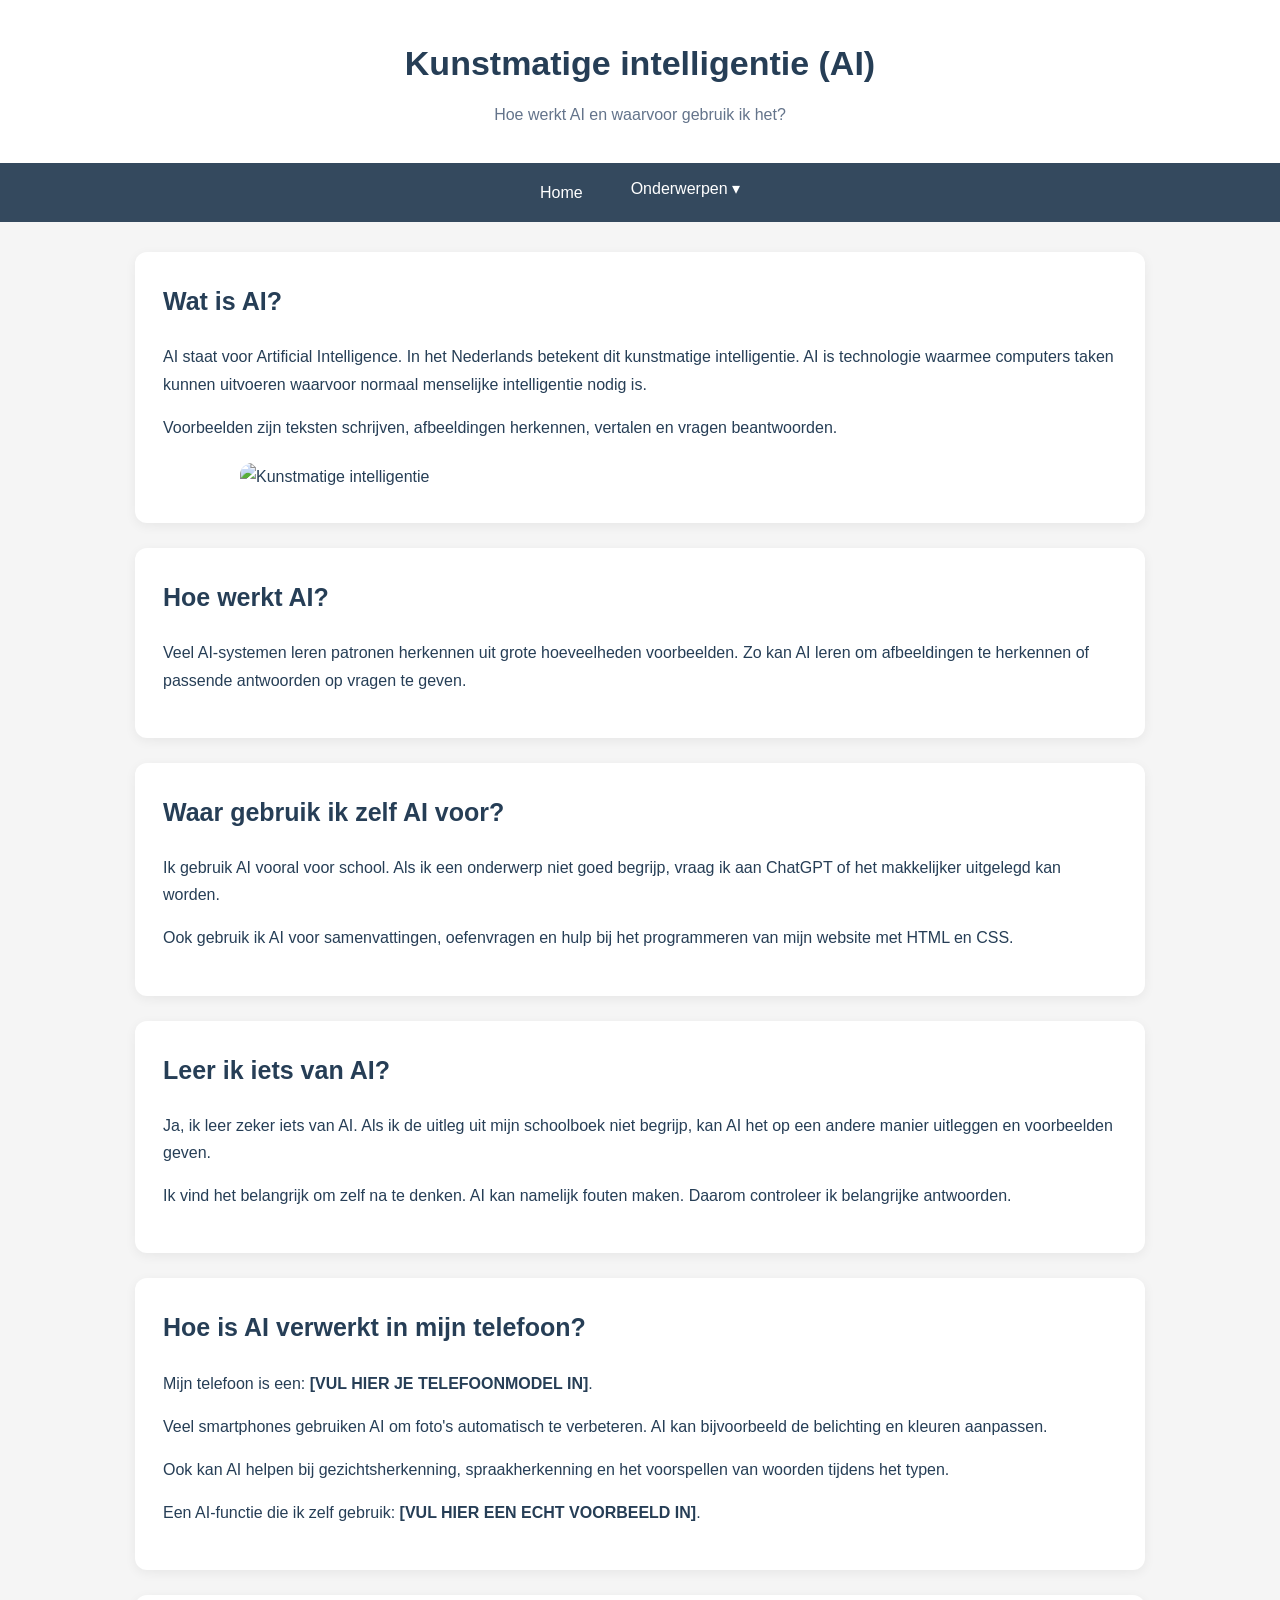
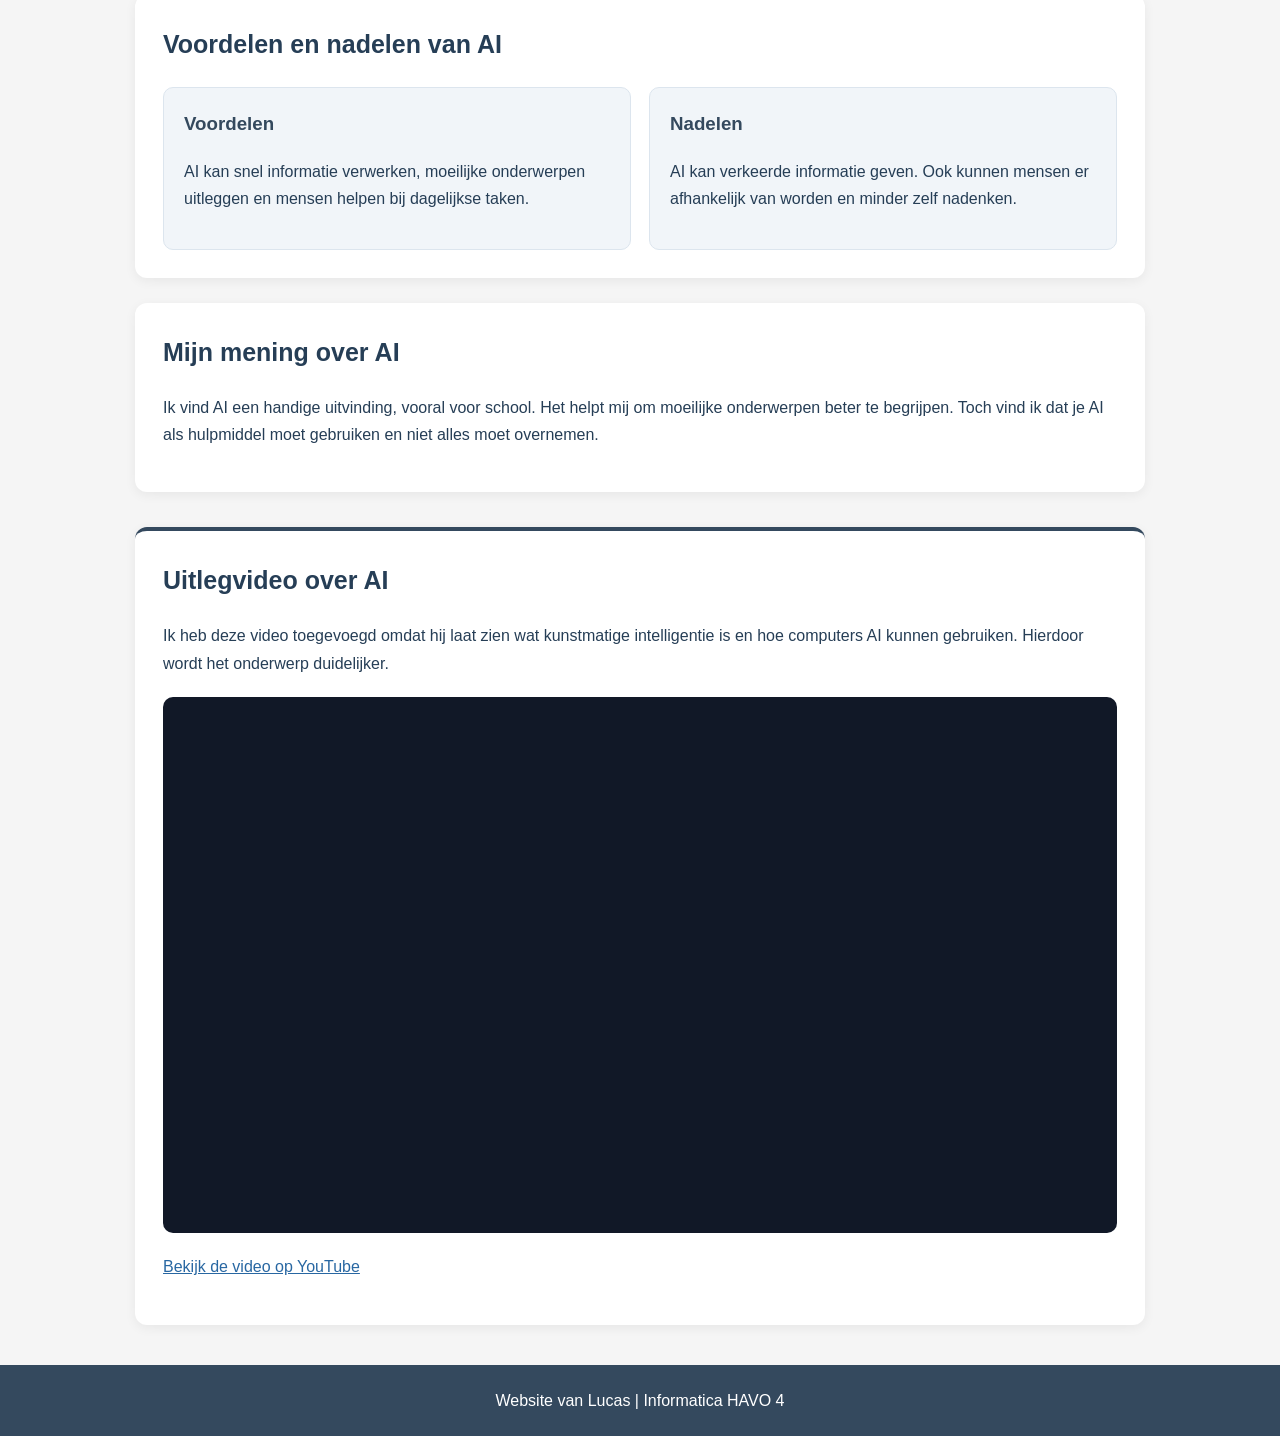
==== ai.html @ eab66c2d "a" ====
<!DOCTYPE html>
<html lang="nl">
<head>
  <meta charset="UTF-8">
  <meta name="viewport" content="width=device-width, initial-scale=1.0">
  <title>AI - Website van Lucas</title>
  <link rel="stylesheet" href="opmaak.css">
</head>
<body>

<header>
  <h1>Kunstmatige intelligentie (AI)</h1>
  <p>Hoe werkt AI en waarvoor gebruik ik het?</p>
</header>

<nav>
  <ul class="menu">
    <li><a href="index.html">Home</a></li>
    <li class="dropdown">
      <button class="dropknop" type="button">Onderwerpen ▾</button>
      <ul class="dropdown-inhoud">
        <li><a href="ivu.html">IVU</a></li>
        <li><a href="binairstelsel.html">Binair stelsel</a></li>
        <li><a href="kleurmodellen.html">Kleurmodellen</a></li>
        <li><a href="compressie.html">Compressie</a></li>
        <li><a href="ai.html">AI</a></li>
      </ul>
    </li>
  </ul>
</nav>

<main>
  <section>
    <h2>Wat is AI?</h2>
    <p>
      AI staat voor Artificial Intelligence.
      In het Nederlands betekent dit kunstmatige
      intelligentie. AI is technologie waarmee
      computers taken kunnen uitvoeren waarvoor
      normaal menselijke intelligentie nodig is.
    </p>
    <p>
      Voorbeelden zijn teksten schrijven,
      afbeeldingen herkennen, vertalen
      en vragen beantwoorden.
    </p>

    <img class="foto"
         src="https://images.unsplash.com/photo-1677442136019-21780ecad995?auto=format&fit=crop&w=1000&q=80"
         alt="Kunstmatige intelligentie">
  </section>

  <section>
    <h2>Hoe werkt AI?</h2>
    <p>
      Veel AI-systemen leren patronen herkennen
      uit grote hoeveelheden voorbeelden.
      Zo kan AI leren om afbeeldingen te herkennen
      of passende antwoorden op vragen te geven.
    </p>
  </section>

  <!-- Persoonlijke vraag van de docent -->
  <section>
    <h2>Waar gebruik ik zelf AI voor?</h2>
    <p>
      Ik gebruik AI vooral voor school.
      Als ik een onderwerp niet goed begrijp,
      vraag ik aan ChatGPT of het makkelijker
      uitgelegd kan worden.
    </p>
    <p>
      Ook gebruik ik AI voor samenvattingen,
      oefenvragen en hulp bij het programmeren
      van mijn website met HTML en CSS.
    </p>
  </section>

  <!-- Tweede persoonlijke vraag -->
  <section>
    <h2>Leer ik iets van AI?</h2>
    <p>
      Ja, ik leer zeker iets van AI.
      Als ik de uitleg uit mijn schoolboek
      niet begrijp, kan AI het op een andere
      manier uitleggen en voorbeelden geven.
    </p>
    <p>
      Ik vind het belangrijk om zelf na te denken.
      AI kan namelijk fouten maken.
      Daarom controleer ik belangrijke antwoorden.
    </p>
  </section>

  <!-- Vul hier jouw echte telefoonmodel in -->
  <section>
    <h2>Hoe is AI verwerkt in mijn telefoon?</h2>
    <p>
      Mijn telefoon is een:
      <strong>[VUL HIER JE TELEFOONMODEL IN]</strong>.
    </p>
    <p>
      Veel smartphones gebruiken AI om foto's
      automatisch te verbeteren.
      AI kan bijvoorbeeld de belichting
      en kleuren aanpassen.
    </p>
    <p>
      Ook kan AI helpen bij gezichtsherkenning,
      spraakherkenning en het voorspellen
      van woorden tijdens het typen.
    </p>
    <p>
      Een AI-functie die ik zelf gebruik:
      <strong>[VUL HIER EEN ECHT VOORBEELD IN]</strong>.
    </p>
  </section>

  <section>
    <h2>Voordelen en nadelen van AI</h2>

    <div class="kaarten">
      <div class="kaart">
        <h3>Voordelen</h3>
        <p>
          AI kan snel informatie verwerken,
          moeilijke onderwerpen uitleggen
          en mensen helpen bij dagelijkse taken.
        </p>
      </div>

      <div class="kaart">
        <h3>Nadelen</h3>
        <p>
          AI kan verkeerde informatie geven.
          Ook kunnen mensen er afhankelijk
          van worden en minder zelf nadenken.
        </p>
      </div>
    </div>
  </section>

  <section>
    <h2>Mijn mening over AI</h2>
    <p>
      Ik vind AI een handige uitvinding,
      vooral voor school. Het helpt mij om
      moeilijke onderwerpen beter te begrijpen.
      Toch vind ik dat je AI als hulpmiddel
      moet gebruiken en niet alles moet overnemen.
    </p>
  </section>

  <!-- Video helemaal onderaan -->
  <section class="uitlegvideo">
    <h2>Uitlegvideo over AI</h2>
    <p>
      Ik heb deze video toegevoegd omdat hij
      laat zien wat kunstmatige intelligentie
      is en hoe computers AI kunnen gebruiken.
      Hierdoor wordt het onderwerp duidelijker.
    </p>

    <div class="video-omlijsting">
      <iframe
        src="https://www.youtube-nocookie.com/embed/m8o2GrbR3d8"
        title="Wat is AI?"
        allowfullscreen>
      </iframe>
    </div>

    <p>
      <a href="https://www.youtube.com/watch?v=m8o2GrbR3d8"
         target="_blank">Bekijk de video op YouTube</a>
    </p>
  </section>
</main>

<footer>Website van Lucas | Informatica HAVO 4</footer>

<script>
  // Dropdownmenu
  const dropdown = document.querySelector(".dropdown");
  document.querySelector(".dropknop").onclick = function () {
    dropdown.classList.toggle("open");
  };
</script>

</body>
</html>
---- opmaak.css ----
/* ===================================
   WEBSITE VAN LUCAS - INFORMATICA
   Algemene opmaak van alle pagina's
   =================================== */

/* De hele website */
* {
  box-sizing: border-box;
}

body {
  font-family: Arial, sans-serif;
  background-color: #f5f5f5;
  color: #263e56;
  margin: 0;
  line-height: 1.7;
}

/* Bovenkant met titel */
header {
  background-color: #ffffff;
  text-align: center;
  padding: 35px 20px;
}

header h1 {
  color: #263e56;
  font-size: 34px;
  margin: 0 0 8px;
}

header p {
  margin: 0;
  color: #64748b;
}

/* ===================================
   NAVIGATIEMENU
   =================================== */

nav {
  background-color: #34495e;
  position: relative;
  z-index: 10;
}

.menu {
  display: flex;
  justify-content: center;
  list-style: none;
  margin: 0;
  padding: 0;
}

.menu > li {
  position: relative;
}

.menu a,
.dropknop {
  display: block;
  padding: 16px 24px;
  color: white;
  text-decoration: none;
  font-family: Arial, sans-serif;
  font-size: 16px;
  background: transparent;
  border: none;
  cursor: pointer;
}

.menu > li > a:hover,
.dropknop:hover {
  background-color: #263e56;
}

/* Het dropdownmenu heeft een witte achtergrond */
.dropdown-inhoud {
  display: none;
  position: absolute;
  top: 100%;
  left: 0;
  min-width: 190px;
  background-color: white;
  list-style: none;
  padding: 8px 0;
  margin: 0;
  border-radius: 0 0 10px 10px;
  box-shadow: 0 6px 18px rgba(0, 0, 0, 0.15);
}

/* Donkere tekst in het witte dropdownmenu */
.dropdown-inhoud a {
  color: #263e56;
  padding: 12px 18px;
}

.dropdown-inhoud a:hover {
  background-color: #eef2f6;
}

/* Openen door eroverheen te gaan */
.dropdown:hover .dropdown-inhoud,
.dropdown:focus-within .dropdown-inhoud,
.dropdown.open .dropdown-inhoud {
  display: block;
}

/* ===================================
   INHOUD VAN DE PAGINA
   =================================== */

main {
  max-width: 1050px;
  margin: 30px auto;
  padding: 0 20px;
}

section {
  background-color: white;
  padding: 28px;
  margin-bottom: 25px;
  border-radius: 12px;
  box-shadow: 0 3px 12px rgba(0, 0, 0, 0.06);
}

h2 {
  color: #263e56;
  font-size: 25px;
  margin-top: 0;
}

h3 {
  color: #34495e;
}

p {
  margin-bottom: 16px;
}

a {
  color: #2867a2;
}

a:hover {
  text-decoration: underline;
}

/* ===================================
   FOTO'S
   =================================== */

.foto {
  display: block;
  width: 100%;
  max-width: 800px;
  max-height: 380px;
  object-fit: cover;
  margin: 22px auto 5px;
  border-radius: 12px;
}

/* ===================================
   KAARTEN EN KNOPPEN
   =================================== */

.kaarten {
  display: grid;
  grid-template-columns: repeat(auto-fit, minmax(220px, 1fr));
  gap: 18px;
  margin-top: 20px;
}

.kaart {
  display: block;
  background-color: #f1f5f9;
  border: 1px solid #dce5ee;
  border-radius: 10px;
  padding: 20px;
  color: #263e56;
  text-decoration: none;
}

a.kaart:hover {
  background-color: #e4edf6;
  transform: translateY(-2px);
  text-decoration: none;
}

.kaart h3 {
  margin-top: 0;
}

button,
.knop {
  display: inline-block;
  background-color: #34495e;
  color: white;
  border: none;
  border-radius: 7px;
  padding: 12px 20px;
  font-size: 15px;
  cursor: pointer;
  text-decoration: none;
}

button:hover,
.knop:hover {
  background-color: #263e56;
}

/* De menuknop behoudt zijn eigen vorm */
.dropknop {
  border-radius: 0;
}

/* ===================================
   TABELLEN
   =================================== */

table {
  width: 100%;
  border-collapse: collapse;
  margin: 20px 0;
  background-color: white;
}

th,
td {
  border: 1px solid #dce5ee;
  padding: 12px;
  text-align: left;
}

th {
  background-color: #34495e;
  color: white;
}

tr:nth-child(even) {
  background-color: #f1f5f9;
}

/* ===================================
   INVULVELDEN EN OEFENINGEN
   =================================== */

input[type="number"] {
  padding: 10px;
  border: 1px solid #bdcbd8;
  border-radius: 6px;
  font-size: 16px;
  max-width: 150px;
  margin: 8px;
}

label {
  display: inline-block;
  margin: 8px 0;
}

/* ===================================
   RGB-KLEURENMENGER
   =================================== */

.rgb-demo {
  display: flex;
  flex-direction: column;
  gap: 10px;
  max-width: 500px;
}

.rgb-demo input[type="range"] {
  width: 100%;
  cursor: pointer;
}

.voorbeeldkleur {
  width: 100%;
  height: 150px;
  background-color: rgb(255, 255, 0);
  border: 1px solid #dce5ee;
  border-radius: 10px;
  margin: 20px 0;
}

/* ===================================
   BINARY BONANZA SPEL
   =================================== */

.spel {
  display: block;
  width: 100%;
  height: 500px;
  border: 1px solid #dce5ee;
  border-radius: 10px;
  margin: 20px 0;
}

/* ===================================
   YOUTUBE-VIDEO'S
   =================================== */

.uitlegvideo {
  margin-top: 35px;
  border-top: 4px solid #34495e;
}

.video-omlijsting {
  position: relative;
  width: 100%;
  aspect-ratio: 16 / 9;
  overflow: hidden;
  border-radius: 10px;
  background-color: #111827;
  margin: 20px 0;
}

.video-omlijsting iframe {
  width: 100%;
  height: 100%;
  border: 0;
}

.video-afbeelding {
  display: block;
  width: 100%;
  max-width: 600px;
  border-radius: 10px;
  margin: 20px 0;
  cursor: pointer;
}

/* ===================================
   ONDERKANT VAN DE WEBSITE
   =================================== */

footer {
  background-color: #34495e;
  color: white;
  text-align: center;
  padding: 22px;
  margin-top: 40px;
}

/* ===================================
   WEERGAVE OP MOBIELE TELEFOONS
   =================================== */

@media (max-width: 650px) {
  header h1 {
    font-size: 26px;
  }

  main {
    padding: 0 12px;
  }

  section {
    padding: 20px;
  }

  .menu a,
  .dropknop {
    padding: 14px 16px;
  }

  .dropdown-inhoud {
    left: auto;
    right: 0;
  }

  .kaarten {
    grid-template-columns: 1fr;
  }

  .spel {
    height: 400px;
  }
}
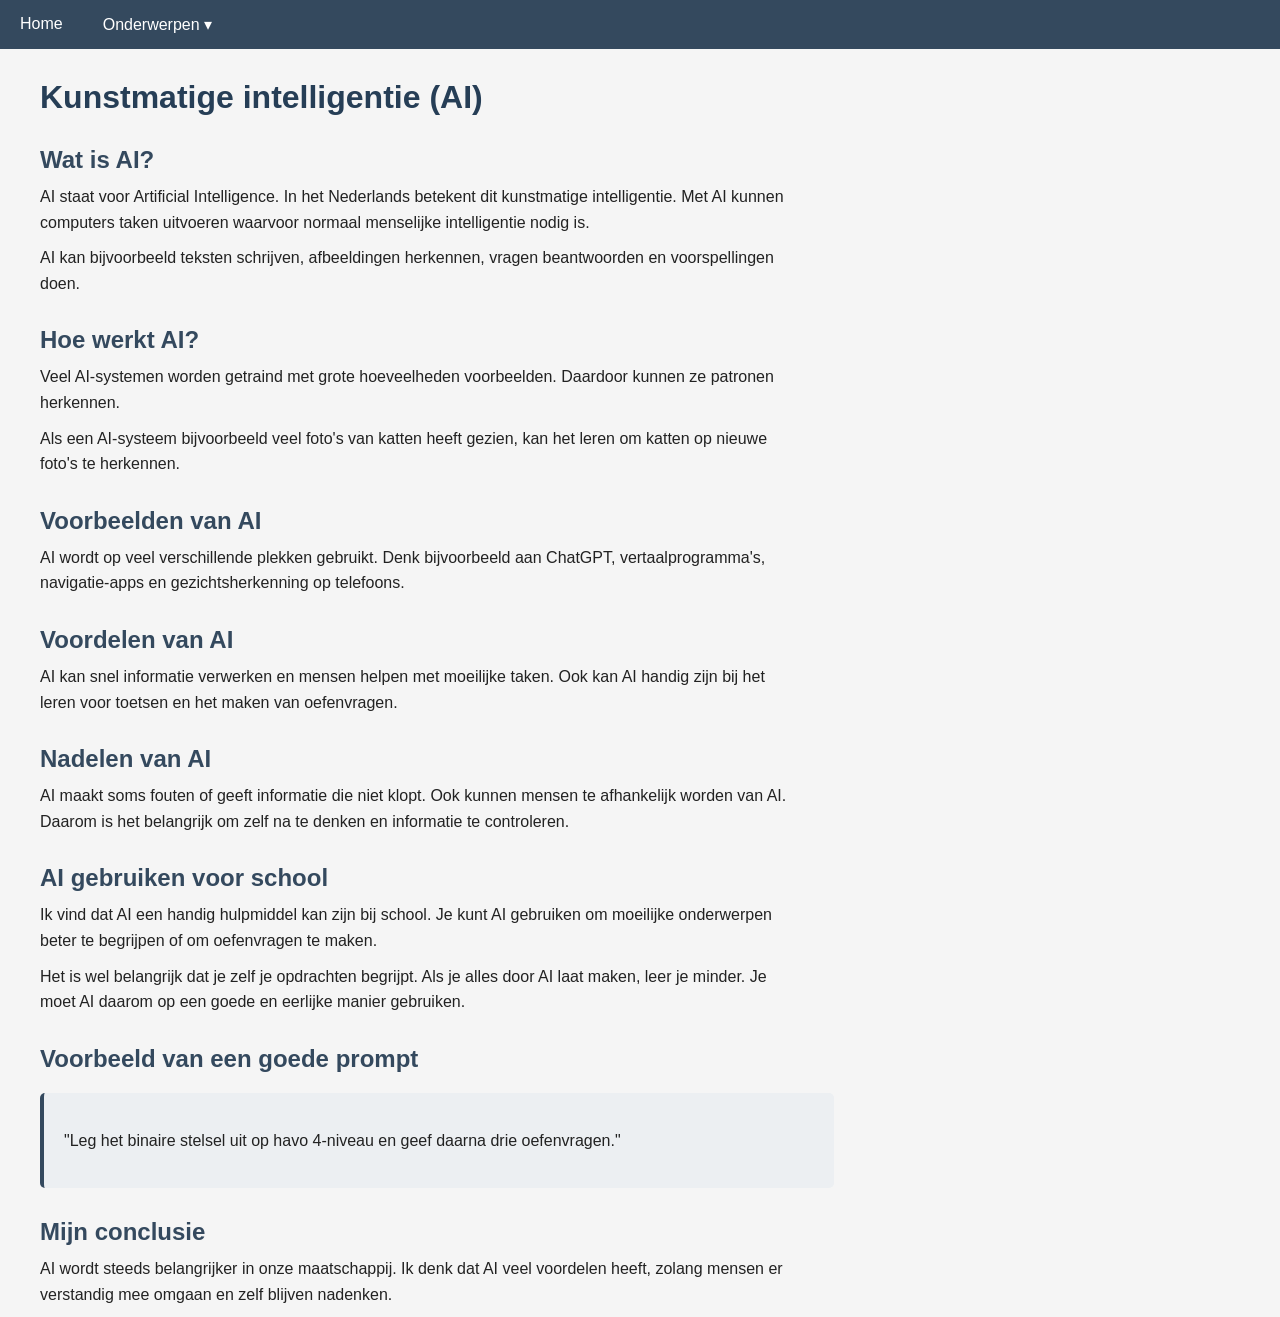
==== commit 961a7774: "s" ====
--- a/ai.html
+++ b/ai.html
@@ -2,190 +2,119 @@
 <!DOCTYPE html>
 <html lang="nl">
 <head>
-  <meta charset="UTF-8">
-  <meta name="viewport" content="width=device-width, initial-scale=1.0">
-  <title>AI - Website van Lucas</title>
-  <link rel="stylesheet" href="opmaak.css">
+    <meta charset="UTF-8">
+    <meta name="viewport" content="width=device-width, initial-scale=1.0">
+    <title>AI - Website van Lucas</title>
+    <link rel="stylesheet" href="opmaak.css">
 </head>
 <body>
 
-<header>
-  <h1>Kunstmatige intelligentie (AI)</h1>
-  <p>Hoe werkt AI en waarvoor gebruik ik het?</p>
-</header>
+    <!-- Dropdownmenu -->
+    <ul class="menu">
+        <li><a href="index.html">Home</a></li>
 
-<nav>
-  <ul class="menu">
-    <li><a href="index.html">Home</a></li>
-    <li class="dropdown">
-      <button class="dropknop" type="button">Onderwerpen ▾</button>
-      <ul class="dropdown-inhoud">
-        <li><a href="ivu.html">IVU</a></li>
-        <li><a href="binairstelsel.html">Binair stelsel</a></li>
-        <li><a href="kleurmodellen.html">Kleurmodellen</a></li>
-        <li><a href="compressie.html">Compressie</a></li>
-        <li><a href="ai.html">AI</a></li>
-      </ul>
-    </li>
-  </ul>
-</nav>
+        <li class="dropdown">
+            <details>
+                <summary>Onderwerpen &#9662;</summary>
+                <ul class="dropdown-inhoud">
+                    <li><a href="ivu.html">IVU</a></li>
+                    <li><a href="binairstelsel.html">Binair stelsel</a></li>
+                    <li><a href="kleurmodellen.html">Kleurmodellen</a></li>
+                    <li><a href="compressie.html">Compressie</a></li>
+                    <li><a href="ai.html" class="actief">AI</a></li>
+                </ul>
+            </details>
+        </li>
+    </ul>
 
-<main>
-  <section>
+    <h1>Kunstmatige intelligentie (AI)</h1>
+
     <h2>Wat is AI?</h2>
+
     <p>
-      AI staat voor Artificial Intelligence.
-      In het Nederlands betekent dit kunstmatige
-      intelligentie. AI is technologie waarmee
-      computers taken kunnen uitvoeren waarvoor
-      normaal menselijke intelligentie nodig is.
-    </p>
-    <p>
-      Voorbeelden zijn teksten schrijven,
-      afbeeldingen herkennen, vertalen
-      en vragen beantwoorden.
+        AI staat voor Artificial Intelligence.
+        In het Nederlands betekent dit kunstmatige intelligentie.
+        Met AI kunnen computers taken uitvoeren
+        waarvoor normaal menselijke intelligentie nodig is.
     </p>
 
-    <img class="foto"
-         src="https://images.unsplash.com/photo-1677442136019-21780ecad995?auto=format&fit=crop&w=1000&q=80"
-         alt="Kunstmatige intelligentie">
-  </section>
-
-  <section>
-    <h2>Hoe werkt AI?</h2>
     <p>
-      Veel AI-systemen leren patronen herkennen
-      uit grote hoeveelheden voorbeelden.
-      Zo kan AI leren om afbeeldingen te herkennen
-      of passende antwoorden op vragen te geven.
-    </p>
-  </section>
-
-  <!-- Persoonlijke vraag van de docent -->
-  <section>
-    <h2>Waar gebruik ik zelf AI voor?</h2>
-    <p>
-      Ik gebruik AI vooral voor school.
-      Als ik een onderwerp niet goed begrijp,
-      vraag ik aan ChatGPT of het makkelijker
-      uitgelegd kan worden.
-    </p>
-    <p>
-      Ook gebruik ik AI voor samenvattingen,
-      oefenvragen en hulp bij het programmeren
-      van mijn website met HTML en CSS.
-    </p>
-  </section>
-
-  <!-- Tweede persoonlijke vraag -->
-  <section>
-    <h2>Leer ik iets van AI?</h2>
-    <p>
-      Ja, ik leer zeker iets van AI.
-      Als ik de uitleg uit mijn schoolboek
-      niet begrijp, kan AI het op een andere
-      manier uitleggen en voorbeelden geven.
-    </p>
-    <p>
-      Ik vind het belangrijk om zelf na te denken.
-      AI kan namelijk fouten maken.
-      Daarom controleer ik belangrijke antwoorden.
-    </p>
-  </section>
-
-  <!-- Vul hier jouw echte telefoonmodel in -->
-  <section>
-    <h2>Hoe is AI verwerkt in mijn telefoon?</h2>
-    <p>
-      Mijn telefoon is een:
-      <strong>[VUL HIER JE TELEFOONMODEL IN]</strong>.
-    </p>
-    <p>
-      Veel smartphones gebruiken AI om foto's
-      automatisch te verbeteren.
-      AI kan bijvoorbeeld de belichting
-      en kleuren aanpassen.
-    </p>
-    <p>
-      Ook kan AI helpen bij gezichtsherkenning,
-      spraakherkenning en het voorspellen
-      van woorden tijdens het typen.
-    </p>
-    <p>
-      Een AI-functie die ik zelf gebruik:
-      <strong>[VUL HIER EEN ECHT VOORBEELD IN]</strong>.
-    </p>
-  </section>
-
-  <section>
-    <h2>Voordelen en nadelen van AI</h2>
-
-    <div class="kaarten">
-      <div class="kaart">
-        <h3>Voordelen</h3>
-        <p>
-          AI kan snel informatie verwerken,
-          moeilijke onderwerpen uitleggen
-          en mensen helpen bij dagelijkse taken.
-        </p>
-      </div>
-
-      <div class="kaart">
-        <h3>Nadelen</h3>
-        <p>
-          AI kan verkeerde informatie geven.
-          Ook kunnen mensen er afhankelijk
-          van worden en minder zelf nadenken.
-        </p>
-      </div>
-    </div>
-  </section>
-
-  <section>
-    <h2>Mijn mening over AI</h2>
-    <p>
-      Ik vind AI een handige uitvinding,
-      vooral voor school. Het helpt mij om
-      moeilijke onderwerpen beter te begrijpen.
-      Toch vind ik dat je AI als hulpmiddel
-      moet gebruiken en niet alles moet overnemen.
-    </p>
-  </section>
-
-  <!-- Video helemaal onderaan -->
-  <section class="uitlegvideo">
-    <h2>Uitlegvideo over AI</h2>
-    <p>
-      Ik heb deze video toegevoegd omdat hij
-      laat zien wat kunstmatige intelligentie
-      is en hoe computers AI kunnen gebruiken.
-      Hierdoor wordt het onderwerp duidelijker.
+        AI kan bijvoorbeeld teksten schrijven,
+        afbeeldingen herkennen, vragen beantwoorden
+        en voorspellingen doen.
     </p>
 
-    <div class="video-omlijsting">
-      <iframe
-        src="https://www.youtube-nocookie.com/embed/m8o2GrbR3d8"
-        title="Wat is AI?"
-        allowfullscreen>
-      </iframe>
+    <h2>Hoe werkt AI?</h2>
+
+    <p>
+        Veel AI-systemen worden getraind met grote
+        hoeveelheden voorbeelden.
+        Daardoor kunnen ze patronen herkennen.
+    </p>
+
+    <p>
+        Als een AI-systeem bijvoorbeeld veel foto's van katten
+        heeft gezien, kan het leren om katten op nieuwe
+        foto's te herkennen.
+    </p>
+
+    <h2>Voorbeelden van AI</h2>
+
+    <p>
+        AI wordt op veel verschillende plekken gebruikt.
+        Denk bijvoorbeeld aan ChatGPT, vertaalprogramma's,
+        navigatie-apps en gezichtsherkenning op telefoons.
+    </p>
+
+    <h2>Voordelen van AI</h2>
+
+    <p>
+        AI kan snel informatie verwerken en mensen helpen
+        met moeilijke taken.
+        Ook kan AI handig zijn bij het leren voor toetsen
+        en het maken van oefenvragen.
+    </p>
+
+    <h2>Nadelen van AI</h2>
+
+    <p>
+        AI maakt soms fouten of geeft informatie die niet klopt.
+        Ook kunnen mensen te afhankelijk worden van AI.
+        Daarom is het belangrijk om zelf na te denken
+        en informatie te controleren.
+    </p>
+
+    <h2>AI gebruiken voor school</h2>
+
+    <p>
+        Ik vind dat AI een handig hulpmiddel kan zijn bij school.
+        Je kunt AI gebruiken om moeilijke onderwerpen
+        beter te begrijpen of om oefenvragen te maken.
+    </p>
+
+    <p>
+        Het is wel belangrijk dat je zelf je opdrachten begrijpt.
+        Als je alles door AI laat maken, leer je minder.
+        Je moet AI daarom op een goede en eerlijke manier gebruiken.
+    </p>
+
+    <h2>Voorbeeld van een goede prompt</h2>
+
+    <div class="oefening">
+        <p>
+            "Leg het binaire stelsel uit op havo 4-niveau
+            en geef daarna drie oefenvragen."
+        </p>
     </div>
 
+    <h2>Mijn conclusie</h2>
+
     <p>
-      <a href="https://www.youtube.com/watch?v=m8o2GrbR3d8"
-         target="_blank">Bekijk de video op YouTube</a>
+        AI wordt steeds belangrijker in onze maatschappij.
+        Ik denk dat AI veel voordelen heeft,
+        zolang mensen er verstandig mee omgaan
+        en zelf blijven nadenken.
     </p>
-  </section>
-</main>
-
-<footer>Website van Lucas | Informatica HAVO 4</footer>
-
-<script>
-  // Dropdownmenu
-  const dropdown = document.querySelector(".dropdown");
-  document.querySelector(".dropknop").onclick = function () {
-    dropdown.classList.toggle("open");
-  };
-</script>
 
 </body>
 </html>
--- a/opmaak.css
+++ b/opmaak.css
@@ -1,381 +1,307 @@
 
-/* ===================================
-   WEBSITE VAN LUCAS - INFORMATICA
-   Algemene opmaak van alle pagina's
-   =================================== */
-
-/* De hele website */
-* {
-  box-sizing: border-box;
-}
+/* Algemene opmaak */
 
 body {
-  font-family: Arial, sans-serif;
-  background-color: #f5f5f5;
-  color: #263e56;
-  margin: 0;
-  line-height: 1.7;
-}
-
-/* Bovenkant met titel */
-header {
-  background-color: #ffffff;
-  text-align: center;
-  padding: 35px 20px;
-}
-
-header h1 {
-  color: #263e56;
-  font-size: 34px;
-  margin: 0 0 8px;
-}
-
-header p {
-  margin: 0;
-  color: #64748b;
-}
-
-/* ===================================
-   NAVIGATIEMENU
-   =================================== */
-
-nav {
-  background-color: #34495e;
-  position: relative;
-  z-index: 10;
-}
+    font-family: Arial, sans-serif;
+    background-color: #f5f5f5;
+    color: #222222;
+    margin: 0;
+}
+
+/* Hoofdmenu */
 
 .menu {
-  display: flex;
-  justify-content: center;
-  list-style: none;
-  margin: 0;
-  padding: 0;
+    list-style-type: none;
+    margin: 0;
+    padding: 0;
+    background-color: #34495e;
+    display: flex;
+    flex-wrap: wrap;
 }
 
 .menu > li {
-  position: relative;
-}
-
-.menu a,
-.dropknop {
-  display: block;
-  padding: 16px 24px;
-  color: white;
-  text-decoration: none;
-  font-family: Arial, sans-serif;
-  font-size: 16px;
-  background: transparent;
-  border: none;
-  cursor: pointer;
+    position: relative;
+}
+
+/* Home-knop */
+
+.menu > li > a {
+    display: block;
+    color: white;
+    background-color: #34495e;
+    text-decoration: none;
+    padding: 15px 20px;
 }
 
 .menu > li > a:hover,
-.dropknop:hover {
-  background-color: #263e56;
-}
-
-/* Het dropdownmenu heeft een witte achtergrond */
+.menu > li > a.actief {
+    background-color: #56718c;
+}
+
+/* Dropdownknop */
+
+.dropdown details {
+    position: relative;
+}
+
+.dropdown summary {
+    display: block;
+    list-style: none;
+    color: white;
+    background-color: #34495e;
+    padding: 15px 20px;
+    cursor: pointer;
+    user-select: none;
+}
+
+.dropdown summary::-webkit-details-marker {
+    display: none;
+}
+
+.dropdown summary:hover,
+.dropdown details[open] > summary {
+    background-color: #56718c;
+}
+
+/* Dropdownlijst */
+
 .dropdown-inhoud {
-  display: none;
-  position: absolute;
-  top: 100%;
-  left: 0;
-  min-width: 190px;
-  background-color: white;
-  list-style: none;
-  padding: 8px 0;
-  margin: 0;
-  border-radius: 0 0 10px 10px;
-  box-shadow: 0 6px 18px rgba(0, 0, 0, 0.15);
-}
-
-/* Donkere tekst in het witte dropdownmenu */
-.dropdown-inhoud a {
-  color: #263e56;
-  padding: 12px 18px;
-}
-
-.dropdown-inhoud a:hover {
-  background-color: #eef2f6;
-}
-
-/* Openen door eroverheen te gaan */
-.dropdown:hover .dropdown-inhoud,
-.dropdown:focus-within .dropdown-inhoud,
-.dropdown.open .dropdown-inhoud {
-  display: block;
-}
-
-/* ===================================
-   INHOUD VAN DE PAGINA
-   =================================== */
-
-main {
-  max-width: 1050px;
-  margin: 30px auto;
-  padding: 0 20px;
-}
-
-section {
-  background-color: white;
-  padding: 28px;
-  margin-bottom: 25px;
-  border-radius: 12px;
-  box-shadow: 0 3px 12px rgba(0, 0, 0, 0.06);
+    display: none;
+    position: absolute;
+    top: 100%;
+    left: 0;
+    min-width: 190px;
+    margin: 0;
+    padding: 0;
+    list-style-type: none;
+    background-color: #34495e;
+    z-index: 1000;
+    box-shadow: 0 5px 10px rgba(0, 0, 0, 0.2);
+}
+
+/* Open de lijst bij klikken */
+
+.dropdown details[open] .dropdown-inhoud {
+    display: block;
+}
+
+.dropdown-inhoud li a {
+    display: block;
+    padding: 13px 18px;
+    color: white;
+    background-color: #34495e;
+    text-decoration: none;
+}
+
+.dropdown-inhoud li a:hover,
+.dropdown-inhoud li a.actief {
+    background-color: #56718c;
+}
+
+/* Titels */
+
+h1 {
+    color: #263e56;
+    margin: 30px 40px 15px;
 }
 
 h2 {
-  color: #263e56;
-  font-size: 25px;
-  margin-top: 0;
+    color: #34495e;
+    margin: 30px 40px 10px;
 }
 
 h3 {
-  color: #34495e;
-}
+    color: #34495e;
+    margin: 20px 40px 10px;
+}
+
+/* Normale tekst */
 
 p {
-  margin-bottom: 16px;
-}
-
-a {
-  color: #2867a2;
-}
-
-a:hover {
-  text-decoration: underline;
-}
-
-/* ===================================
-   FOTO'S
-   =================================== */
+    margin: 10px 40px;
+    max-width: 750px;
+    line-height: 1.6;
+}
+
+/* Afbeeldingen */
 
 .foto {
-  display: block;
-  width: 100%;
-  max-width: 800px;
-  max-height: 380px;
-  object-fit: cover;
-  margin: 22px auto 5px;
-  border-radius: 12px;
-}
-
-/* ===================================
-   KAARTEN EN KNOPPEN
-   =================================== */
-
-.kaarten {
-  display: grid;
-  grid-template-columns: repeat(auto-fit, minmax(220px, 1fr));
-  gap: 18px;
-  margin-top: 20px;
-}
-
-.kaart {
-  display: block;
-  background-color: #f1f5f9;
-  border: 1px solid #dce5ee;
-  border-radius: 10px;
-  padding: 20px;
-  color: #263e56;
-  text-decoration: none;
-}
-
-a.kaart:hover {
-  background-color: #e4edf6;
-  transform: translateY(-2px);
-  text-decoration: none;
-}
-
-.kaart h3 {
-  margin-top: 0;
-}
-
-button,
-.knop {
-  display: inline-block;
-  background-color: #34495e;
-  color: white;
-  border: none;
-  border-radius: 7px;
-  padding: 12px 20px;
-  font-size: 15px;
-  cursor: pointer;
-  text-decoration: none;
-}
-
-button:hover,
-.knop:hover {
-  background-color: #263e56;
-}
-
-/* De menuknop behoudt zijn eigen vorm */
-.dropknop {
-  border-radius: 0;
-}
-
-/* ===================================
-   TABELLEN
-   =================================== */
+    width: 450px;
+    max-width: 85%;
+    height: auto;
+    margin: 15px 40px;
+    border-radius: 5px;
+}
+
+/* Tabellen */
 
 table {
-  width: 100%;
-  border-collapse: collapse;
-  margin: 20px 0;
-  background-color: white;
-}
-
-th,
-td {
-  border: 1px solid #dce5ee;
-  padding: 12px;
-  text-align: left;
+    border-collapse: collapse;
+    margin: 20px 40px;
+    max-width: calc(100% - 80px);
+}
+
+th, td {
+    border: 1px solid #a9b6c3;
+    padding: 10px 15px;
+    text-align: left;
 }
 
 th {
-  background-color: #34495e;
-  color: white;
-}
-
-tr:nth-child(even) {
-  background-color: #f1f5f9;
-}
-
-/* ===================================
-   INVULVELDEN EN OEFENINGEN
-   =================================== */
-
-input[type="number"] {
-  padding: 10px;
-  border: 1px solid #bdcbd8;
-  border-radius: 6px;
-  font-size: 16px;
-  max-width: 150px;
-  margin: 8px;
-}
-
-label {
-  display: inline-block;
-  margin: 8px 0;
-}
-
-/* ===================================
-   RGB-KLEURENMENGER
-   =================================== */
-
-.rgb-demo {
-  display: flex;
-  flex-direction: column;
-  gap: 10px;
-  max-width: 500px;
-}
-
-.rgb-demo input[type="range"] {
-  width: 100%;
-  cursor: pointer;
+    background-color: #dfe5ea;
+    color: #263e56;
+}
+
+/* Knoppen */
+
+button, .knop {
+    display: inline-block;
+    background-color: #34495e;
+    color: white;
+    padding: 12px 18px;
+    border: none;
+    border-radius: 5px;
+    cursor: pointer;
+    font-family: Arial, sans-serif;
+    font-size: 15px;
+    text-decoration: none;
+}
+
+button:hover, .knop:hover {
+    background-color: #56718c;
+}
+
+/* Oefeningen */
+
+.oefening {
+    background-color: #eceff2;
+    border-left: 4px solid #34495e;
+    padding: 20px;
+    margin: 20px 40px;
+    max-width: 750px;
+    border-radius: 5px;
+}
+
+.oefening p {
+    margin: 15px 0;
+}
+
+.oefening label {
+    display: block;
+    margin: 10px 0;
+    color: #263e56;
+}
+
+.oefening input[type="number"] {
+    padding: 10px;
+    margin: 8px 0;
+    border: 1px solid #a9b6c3;
+    border-radius: 4px;
+    max-width: 150px;
+}
+
+/* RGB-kleurvakjes */
+
+.kleuren {
+    display: flex;
+    flex-wrap: wrap;
+    gap: 10px;
+    margin: 20px 40px;
+}
+
+.kleuren div {
+    width: 100px;
+    height: 70px;
+    padding-top: 30px;
+    color: white;
+    text-align: center;
+}
+
+.rood {
+    background-color: #ff0000;
+}
+
+.groen {
+    background-color: #008000;
+}
+
+.blauw {
+    background-color: #0000ff;
+}
+
+/* RGB-schuifjes */
+
+.oefening input[type="range"] {
+    display: block;
+    width: 100%;
+    max-width: 450px;
+    margin: 10px 0 20px;
+    accent-color: #34495e;
 }
 
 .voorbeeldkleur {
-  width: 100%;
-  height: 150px;
-  background-color: rgb(255, 255, 0);
-  border: 1px solid #dce5ee;
-  border-radius: 10px;
-  margin: 20px 0;
-}
-
-/* ===================================
-   BINARY BONANZA SPEL
-   =================================== */
+    background-color: rgb(255, 255, 0);
+    width: 100%;
+    max-width: 450px;
+    height: 130px;
+    border: 2px solid #34495e;
+    border-radius: 5px;
+    margin: 20px 0;
+}
+
+/* IVU-stappen */
+
+.stappen {
+    display: flex;
+    flex-wrap: wrap;
+    align-items: center;
+    gap: 12px;
+    margin: 25px 40px;
+}
+
+.stappen div {
+    background-color: #34495e;
+    color: white;
+    padding: 18px;
+    border-radius: 5px;
+    text-align: center;
+}
+
+.stappen span {
+    color: #263e56;
+    font-size: 25px;
+    font-weight: bold;
+}
+
+/* Binair spel */
 
 .spel {
-  display: block;
-  width: 100%;
-  height: 500px;
-  border: 1px solid #dce5ee;
-  border-radius: 10px;
-  margin: 20px 0;
-}
-
-/* ===================================
-   YOUTUBE-VIDEO'S
-   =================================== */
-
-.uitlegvideo {
-  margin-top: 35px;
-  border-top: 4px solid #34495e;
-}
-
-.video-omlijsting {
-  position: relative;
-  width: 100%;
-  aspect-ratio: 16 / 9;
-  overflow: hidden;
-  border-radius: 10px;
-  background-color: #111827;
-  margin: 20px 0;
-}
-
-.video-omlijsting iframe {
-  width: 100%;
-  height: 100%;
-  border: 0;
-}
-
-.video-afbeelding {
-  display: block;
-  width: 100%;
-  max-width: 600px;
-  border-radius: 10px;
-  margin: 20px 0;
-  cursor: pointer;
-}
-
-/* ===================================
-   ONDERKANT VAN DE WEBSITE
-   =================================== */
-
-footer {
-  background-color: #34495e;
-  color: white;
-  text-align: center;
-  padding: 22px;
-  margin-top: 40px;
-}
-
-/* ===================================
-   WEERGAVE OP MOBIELE TELEFOONS
-   =================================== */
+    display: block;
+    width: calc(100% - 80px);
+    max-width: 850px;
+    height: 480px;
+    border: 2px solid #34495e;
+    border-radius: 5px;
+    margin: 20px 40px;
+}
+
+/* Opmaak voor mobiele telefoons */
 
 @media (max-width: 650px) {
-  header h1 {
-    font-size: 26px;
-  }
-
-  main {
-    padding: 0 12px;
-  }
-
-  section {
-    padding: 20px;
-  }
-
-  .menu a,
-  .dropknop {
-    padding: 14px 16px;
-  }
-
-  .dropdown-inhoud {
-    left: auto;
-    right: 0;
-  }
-
-  .kaarten {
-    grid-template-columns: 1fr;
-  }
-
-  .spel {
-    height: 400px;
-  }
-}
+    .menu > li > a,
+    .dropdown summary {
+        padding: 12px 14px;
+    }
+
+    .dropdown-inhoud {
+        min-width: 180px;
+    }
+
+    .spel {
+        height: 350px;
+    }
+
+    .stappen {
+        gap: 8px;
+    }
+}
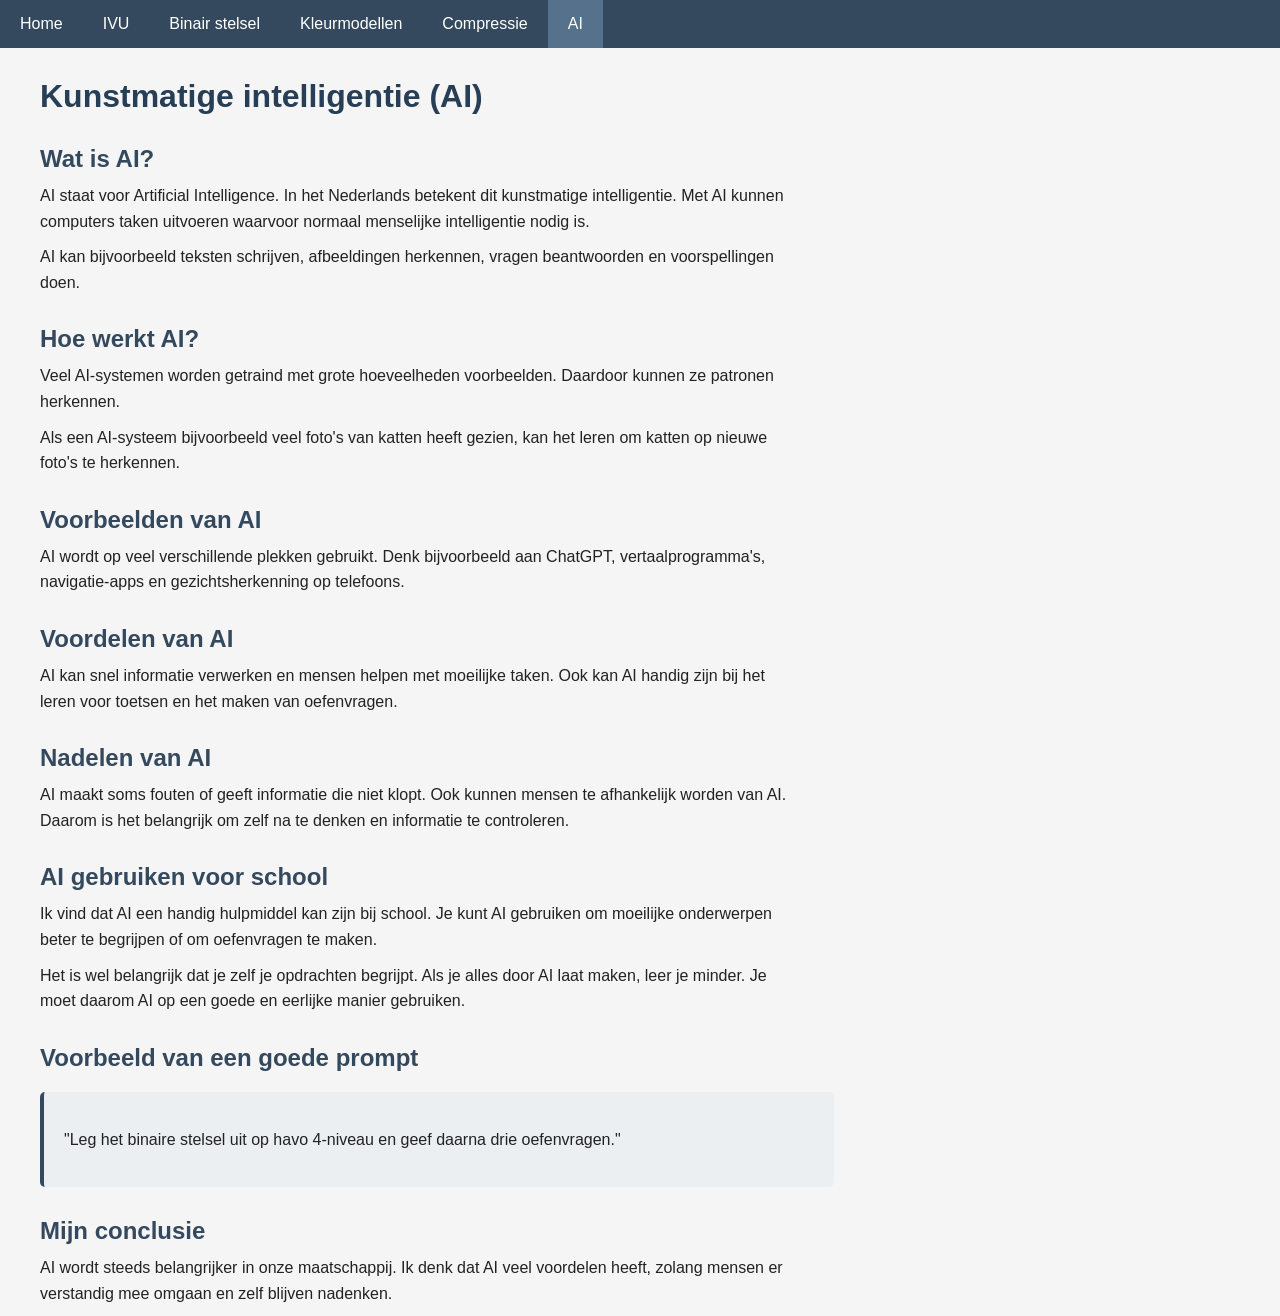
==== commit f7a2afb6: "a" ====
--- a/ai.html
+++ b/ai.html
@@ -9,22 +9,14 @@
 </head>
 <body>
 
-    <!-- Dropdownmenu -->
+    <!-- Menu van mijn website -->
     <ul class="menu">
         <li><a href="index.html">Home</a></li>
-
-        <li class="dropdown">
-            <details>
-                <summary>Onderwerpen &#9662;</summary>
-                <ul class="dropdown-inhoud">
-                    <li><a href="ivu.html">IVU</a></li>
-                    <li><a href="binairstelsel.html">Binair stelsel</a></li>
-                    <li><a href="kleurmodellen.html">Kleurmodellen</a></li>
-                    <li><a href="compressie.html">Compressie</a></li>
-                    <li><a href="ai.html" class="actief">AI</a></li>
-                </ul>
-            </details>
-        </li>
+        <li><a href="ivu.html">IVU</a></li>
+        <li><a href="binairstelsel.html">Binair stelsel</a></li>
+        <li><a href="kleurmodellen.html">Kleurmodellen</a></li>
+        <li><a href="compressie.html">Compressie</a></li>
+        <li><a href="ai.html" class="actief">AI</a></li>
     </ul>
 
     <h1>Kunstmatige intelligentie (AI)</h1>
@@ -34,28 +26,26 @@
     <p>
         AI staat voor Artificial Intelligence.
         In het Nederlands betekent dit kunstmatige intelligentie.
-        Met AI kunnen computers taken uitvoeren
-        waarvoor normaal menselijke intelligentie nodig is.
+        Met AI kunnen computers taken uitvoeren waarvoor
+        normaal menselijke intelligentie nodig is.
     </p>
 
     <p>
-        AI kan bijvoorbeeld teksten schrijven,
-        afbeeldingen herkennen, vragen beantwoorden
-        en voorspellingen doen.
+        AI kan bijvoorbeeld teksten schrijven, afbeeldingen
+        herkennen, vragen beantwoorden en voorspellingen doen.
     </p>
 
     <h2>Hoe werkt AI?</h2>
 
     <p>
-        Veel AI-systemen worden getraind met grote
-        hoeveelheden voorbeelden.
-        Daardoor kunnen ze patronen herkennen.
+        Veel AI-systemen worden getraind met grote hoeveelheden
+        voorbeelden. Daardoor kunnen ze patronen herkennen.
     </p>
 
     <p>
         Als een AI-systeem bijvoorbeeld veel foto's van katten
-        heeft gezien, kan het leren om katten op nieuwe
-        foto's te herkennen.
+        heeft gezien, kan het leren om katten op nieuwe foto's
+        te herkennen.
     </p>
 
     <h2>Voorbeelden van AI</h2>
@@ -70,9 +60,8 @@
 
     <p>
         AI kan snel informatie verwerken en mensen helpen
-        met moeilijke taken.
-        Ook kan AI handig zijn bij het leren voor toetsen
-        en het maken van oefenvragen.
+        met moeilijke taken. Ook kan AI handig zijn bij
+        het leren voor toetsen en het maken van oefenvragen.
     </p>
 
     <h2>Nadelen van AI</h2>
@@ -88,14 +77,14 @@
 
     <p>
         Ik vind dat AI een handig hulpmiddel kan zijn bij school.
-        Je kunt AI gebruiken om moeilijke onderwerpen
-        beter te begrijpen of om oefenvragen te maken.
+        Je kunt AI gebruiken om moeilijke onderwerpen beter
+        te begrijpen of om oefenvragen te maken.
     </p>
 
     <p>
         Het is wel belangrijk dat je zelf je opdrachten begrijpt.
         Als je alles door AI laat maken, leer je minder.
-        Je moet AI daarom op een goede en eerlijke manier gebruiken.
+        Je moet daarom AI op een goede en eerlijke manier gebruiken.
     </p>
 
     <h2>Voorbeeld van een goede prompt</h2>
@@ -111,9 +100,8 @@
 
     <p>
         AI wordt steeds belangrijker in onze maatschappij.
-        Ik denk dat AI veel voordelen heeft,
-        zolang mensen er verstandig mee omgaan
-        en zelf blijven nadenken.
+        Ik denk dat AI veel voordelen heeft, zolang mensen
+        er verstandig mee omgaan en zelf blijven nadenken.
     </p>
 
 </body>
--- a/opmaak.css
+++ b/opmaak.css
@@ -1,5 +1,5 @@
 
-/* Algemene opmaak */
+/* Algemene opmaak van mijn website */
 
 body {
     font-family: Arial, sans-serif;
@@ -8,102 +8,48 @@
     margin: 0;
 }
 
-/* Hoofdmenu */
+/* Menu bovenaan */
 
 .menu {
     list-style-type: none;
     margin: 0;
     padding: 0;
     background-color: #34495e;
-    display: flex;
-    flex-wrap: wrap;
-}
-
-.menu > li {
-    position: relative;
-}
-
-/* Home-knop */
-
-.menu > li > a {
-    display: block;
-    color: white;
-    background-color: #34495e;
+    overflow: hidden;
+}
+
+.menu li {
+    float: left;
+}
+
+.menu li a {
+    display: block;
+    color: white;
+    text-align: center;
+    padding: 15px 20px;
     text-decoration: none;
-    padding: 15px 20px;
-}
-
-.menu > li > a:hover,
-.menu > li > a.actief {
+}
+
+/* Kleur als je met je muis over het menu gaat */
+
+.menu li a:hover {
     background-color: #56718c;
 }
 
-/* Dropdownknop */
-
-.dropdown details {
-    position: relative;
-}
-
-.dropdown summary {
-    display: block;
-    list-style: none;
-    color: white;
-    background-color: #34495e;
-    padding: 15px 20px;
-    cursor: pointer;
-    user-select: none;
-}
-
-.dropdown summary::-webkit-details-marker {
-    display: none;
-}
-
-.dropdown summary:hover,
-.dropdown details[open] > summary {
+/* Kleur van de geselecteerde pagina */
+
+.menu li a.actief {
     background-color: #56718c;
 }
 
-/* Dropdownlijst */
-
-.dropdown-inhoud {
-    display: none;
-    position: absolute;
-    top: 100%;
-    left: 0;
-    min-width: 190px;
-    margin: 0;
-    padding: 0;
-    list-style-type: none;
-    background-color: #34495e;
-    z-index: 1000;
-    box-shadow: 0 5px 10px rgba(0, 0, 0, 0.2);
-}
-
-/* Open de lijst bij klikken */
-
-.dropdown details[open] .dropdown-inhoud {
-    display: block;
-}
-
-.dropdown-inhoud li a {
-    display: block;
-    padding: 13px 18px;
-    color: white;
-    background-color: #34495e;
-    text-decoration: none;
-}
-
-.dropdown-inhoud li a:hover,
-.dropdown-inhoud li a.actief {
-    background-color: #56718c;
-}
-
-/* Titels */
+/* Grote titels */
 
 h1 {
     color: #263e56;
     margin: 30px 40px 15px;
 }
+
+/* Tussenkopjes */
 
 h2 {
     color: #34495e;
@@ -131,6 +77,35 @@
     height: auto;
     margin: 15px 40px;
     border-radius: 5px;
+}
+
+/* Kleurenvakjes bij RGB */
+
+.kleuren {
+    display: flex;
+    flex-wrap: wrap;
+    gap: 10px;
+    margin: 20px 40px;
+}
+
+.kleuren div {
+    width: 100px;
+    height: 70px;
+    text-align: center;
+    padding-top: 30px;
+    color: white;
+}
+
+.rood {
+    background-color: #ff0000;
+}
+
+.groen {
+    background-color: #008000;
+}
+
+.blauw {
+    background-color: #0000ff;
 }
 
 /* Tabellen */
@@ -200,36 +175,7 @@
     max-width: 150px;
 }
 
-/* RGB-kleurvakjes */
-
-.kleuren {
-    display: flex;
-    flex-wrap: wrap;
-    gap: 10px;
-    margin: 20px 40px;
-}
-
-.kleuren div {
-    width: 100px;
-    height: 70px;
-    padding-top: 30px;
-    color: white;
-    text-align: center;
-}
-
-.rood {
-    background-color: #ff0000;
-}
-
-.groen {
-    background-color: #008000;
-}
-
-.blauw {
-    background-color: #0000ff;
-}
-
-/* RGB-schuifjes */
+/* RGB-kleurmenger */
 
 .oefening input[type="range"] {
     display: block;
@@ -285,23 +231,19 @@
     margin: 20px 40px;
 }
 
-/* Opmaak voor mobiele telefoons */
+/* Mobiele schermen */
 
 @media (max-width: 650px) {
-    .menu > li > a,
-    .dropdown summary {
-        padding: 12px 14px;
+    .menu li {
+        float: none;
+        display: inline-block;
     }
 
-    .dropdown-inhoud {
-        min-width: 180px;
+    .menu li a {
+        padding: 11px;
     }
 
     .spel {
         height: 350px;
     }
-
-    .stappen {
-        gap: 8px;
-    }
-}
+}
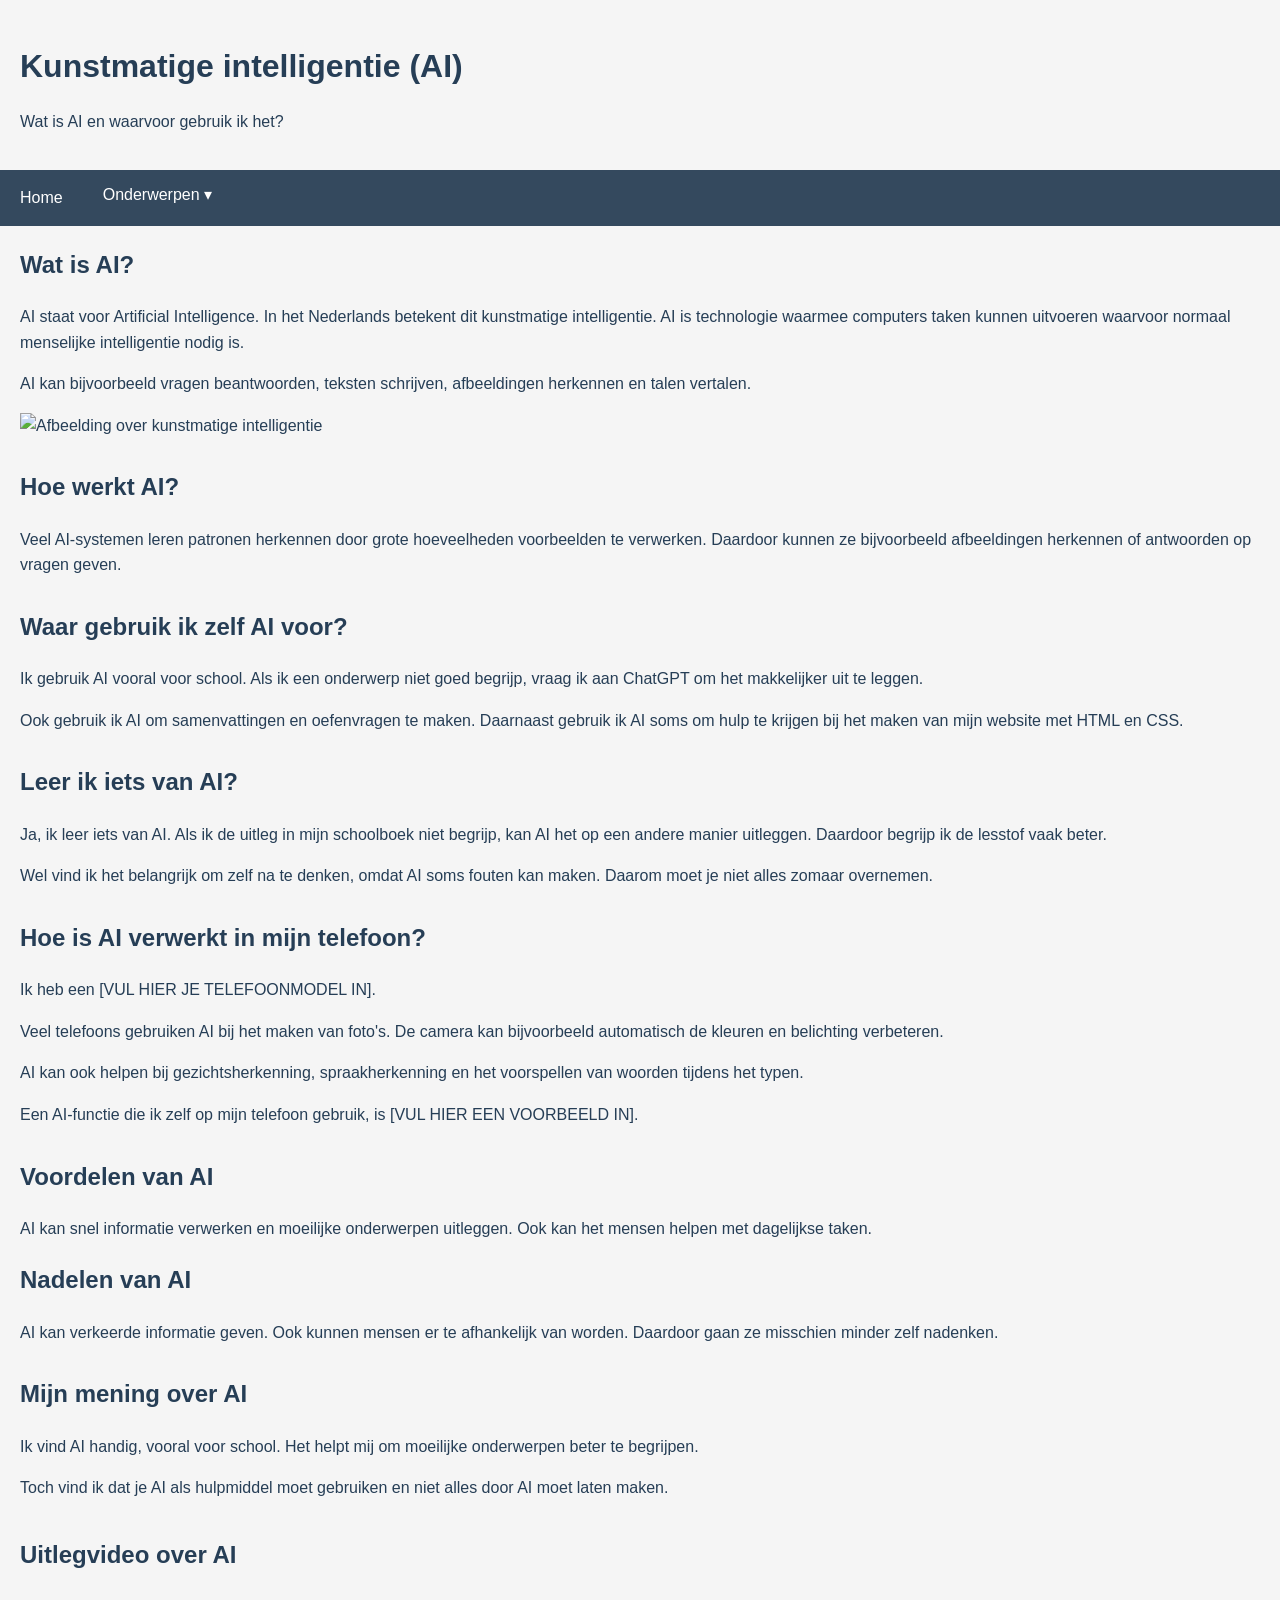
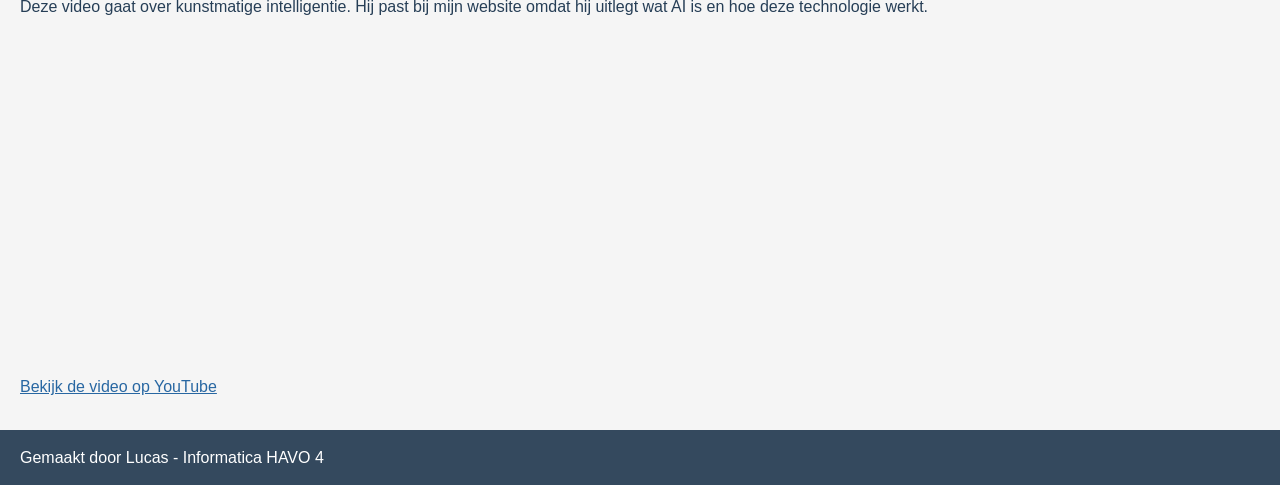
==== commit ee9a03f7: "a" ====
--- a/ai.html
+++ b/ai.html
@@ -4,105 +4,180 @@
 <head>
     <meta charset="UTF-8">
     <meta name="viewport" content="width=device-width, initial-scale=1.0">
-    <title>AI - Website van Lucas</title>
+    <title>Kunstmatige intelligentie</title>
     <link rel="stylesheet" href="opmaak.css">
 </head>
 <body>
 
-    <!-- Menu van mijn website -->
-    <ul class="menu">
-        <li><a href="index.html">Home</a></li>
-        <li><a href="ivu.html">IVU</a></li>
-        <li><a href="binairstelsel.html">Binair stelsel</a></li>
-        <li><a href="kleurmodellen.html">Kleurmodellen</a></li>
-        <li><a href="compressie.html">Compressie</a></li>
-        <li><a href="ai.html" class="actief">AI</a></li>
-    </ul>
+    <header>
+        <h1>Kunstmatige intelligentie (AI)</h1>
+        <p>Wat is AI en waarvoor gebruik ik het?</p>
+    </header>
 
-    <h1>Kunstmatige intelligentie (AI)</h1>
+    <nav>
+        <ul class="menu">
+            <li><a href="index.html">Home</a></li>
+            <li class="dropdown">
+                <button class="dropknop" type="button"
+                        aria-expanded="false">Onderwerpen ▾</button>
+                <ul class="dropdown-inhoud">
+                    <li><a href="ivu.html">IVU</a></li>
+                    <li><a href="binairstelsel.html">Binair stelsel</a></li>
+                    <li><a href="kleurmodellen.html">Kleurmodellen</a></li>
+                    <li><a href="compressie.html">Compressie</a></li>
+                    <li><a href="ai.html">AI</a></li>
+                </ul>
+            </li>
+        </ul>
+    </nav>
 
-    <h2>Wat is AI?</h2>
+    <main>
+        <section>
+            <h2>Wat is AI?</h2>
+            <p>
+                AI staat voor Artificial Intelligence.
+                In het Nederlands betekent dit kunstmatige
+                intelligentie. AI is technologie waarmee
+                computers taken kunnen uitvoeren waarvoor
+                normaal menselijke intelligentie nodig is.
+            </p>
 
-    <p>
-        AI staat voor Artificial Intelligence.
-        In het Nederlands betekent dit kunstmatige intelligentie.
-        Met AI kunnen computers taken uitvoeren waarvoor
-        normaal menselijke intelligentie nodig is.
-    </p>
+            <p>
+                AI kan bijvoorbeeld vragen beantwoorden,
+                teksten schrijven, afbeeldingen herkennen
+                en talen vertalen.
+            </p>
 
-    <p>
-        AI kan bijvoorbeeld teksten schrijven, afbeeldingen
-        herkennen, vragen beantwoorden en voorspellingen doen.
-    </p>
+            <img class="foto"
+                 src="https://images.unsplash.com/photo-1677442136019-21780ecad995?auto=format&fit=crop&w=900&q=80"
+                 alt="Afbeelding over kunstmatige intelligentie">
+        </section>
 
-    <h2>Hoe werkt AI?</h2>
+        <section>
+            <h2>Hoe werkt AI?</h2>
+            <p>
+                Veel AI-systemen leren patronen herkennen
+                door grote hoeveelheden voorbeelden te verwerken.
+                Daardoor kunnen ze bijvoorbeeld afbeeldingen
+                herkennen of antwoorden op vragen geven.
+            </p>
+        </section>
 
-    <p>
-        Veel AI-systemen worden getraind met grote hoeveelheden
-        voorbeelden. Daardoor kunnen ze patronen herkennen.
-    </p>
+        <section>
+            <h2>Waar gebruik ik zelf AI voor?</h2>
+            <p>
+                Ik gebruik AI vooral voor school.
+                Als ik een onderwerp niet goed begrijp,
+                vraag ik aan ChatGPT om het makkelijker uit te leggen.
+            </p>
 
-    <p>
-        Als een AI-systeem bijvoorbeeld veel foto's van katten
-        heeft gezien, kan het leren om katten op nieuwe foto's
-        te herkennen.
-    </p>
+            <p>
+                Ook gebruik ik AI om samenvattingen en
+                oefenvragen te maken. Daarnaast gebruik ik
+                AI soms om hulp te krijgen bij het maken
+                van mijn website met HTML en CSS.
+            </p>
+        </section>
 
-    <h2>Voorbeelden van AI</h2>
+        <section>
+            <h2>Leer ik iets van AI?</h2>
+            <p>
+                Ja, ik leer iets van AI.
+                Als ik de uitleg in mijn schoolboek niet begrijp,
+                kan AI het op een andere manier uitleggen.
+                Daardoor begrijp ik de lesstof vaak beter.
+            </p>
 
-    <p>
-        AI wordt op veel verschillende plekken gebruikt.
-        Denk bijvoorbeeld aan ChatGPT, vertaalprogramma's,
-        navigatie-apps en gezichtsherkenning op telefoons.
-    </p>
+            <p>
+                Wel vind ik het belangrijk om zelf na te denken,
+                omdat AI soms fouten kan maken.
+                Daarom moet je niet alles zomaar overnemen.
+            </p>
+        </section>
 
-    <h2>Voordelen van AI</h2>
+        <section>
+            <h2>Hoe is AI verwerkt in mijn telefoon?</h2>
+            <p>
+                Ik heb een [VUL HIER JE TELEFOONMODEL IN].
+            </p>
 
-    <p>
-        AI kan snel informatie verwerken en mensen helpen
-        met moeilijke taken. Ook kan AI handig zijn bij
-        het leren voor toetsen en het maken van oefenvragen.
-    </p>
+            <p>
+                Veel telefoons gebruiken AI bij het maken van foto's.
+                De camera kan bijvoorbeeld automatisch
+                de kleuren en belichting verbeteren.
+            </p>
 
-    <h2>Nadelen van AI</h2>
+            <p>
+                AI kan ook helpen bij gezichtsherkenning,
+                spraakherkenning en het voorspellen
+                van woorden tijdens het typen.
+            </p>
 
-    <p>
-        AI maakt soms fouten of geeft informatie die niet klopt.
-        Ook kunnen mensen te afhankelijk worden van AI.
-        Daarom is het belangrijk om zelf na te denken
-        en informatie te controleren.
-    </p>
+            <p>
+                Een AI-functie die ik zelf op mijn telefoon gebruik,
+                is [VUL HIER EEN VOORBEELD IN].
+            </p>
+        </section>
 
-    <h2>AI gebruiken voor school</h2>
+        <section>
+            <h2>Voordelen van AI</h2>
+            <p>
+                AI kan snel informatie verwerken en moeilijke
+                onderwerpen uitleggen. Ook kan het mensen
+                helpen met dagelijkse taken.
+            </p>
 
-    <p>
-        Ik vind dat AI een handig hulpmiddel kan zijn bij school.
-        Je kunt AI gebruiken om moeilijke onderwerpen beter
-        te begrijpen of om oefenvragen te maken.
-    </p>
+            <h2>Nadelen van AI</h2>
+            <p>
+                AI kan verkeerde informatie geven.
+                Ook kunnen mensen er te afhankelijk van worden.
+                Daardoor gaan ze misschien minder zelf nadenken.
+            </p>
+        </section>
 
-    <p>
-        Het is wel belangrijk dat je zelf je opdrachten begrijpt.
-        Als je alles door AI laat maken, leer je minder.
-        Je moet daarom AI op een goede en eerlijke manier gebruiken.
-    </p>
+        <section>
+            <h2>Mijn mening over AI</h2>
+            <p>
+                Ik vind AI handig, vooral voor school.
+                Het helpt mij om moeilijke onderwerpen
+                beter te begrijpen.
+            </p>
 
-    <h2>Voorbeeld van een goede prompt</h2>
+            <p>
+                Toch vind ik dat je AI als hulpmiddel
+                moet gebruiken en niet alles door AI
+                moet laten maken.
+            </p>
+        </section>
 
-    <div class="oefening">
-        <p>
-            "Leg het binaire stelsel uit op havo 4-niveau
-            en geef daarna drie oefenvragen."
-        </p>
-    </div>
+        <!-- Video onderaan -->
+        <section class="uitlegvideo">
+            <h2>Uitlegvideo over AI</h2>
+            <p>
+                Deze video gaat over kunstmatige intelligentie.
+                Hij past bij mijn website omdat hij uitlegt
+                wat AI is en hoe deze technologie werkt.
+            </p>
 
-    <h2>Mijn conclusie</h2>
+            <div class="video-omlijsting">
+                <iframe
+                    src="https://www.youtube-nocookie.com/embed/m8o2GrbR3d8"
+                    title="Uitleg over AI"
+                    allowfullscreen>
+                </iframe>
+            </div>
 
-    <p>
-        AI wordt steeds belangrijker in onze maatschappij.
-        Ik denk dat AI veel voordelen heeft, zolang mensen
-        er verstandig mee omgaan en zelf blijven nadenken.
-    </p>
+            <p>
+                <a href="https://www.youtube.com/watch?v=m8o2GrbR3d8"
+                   target="_blank" rel="noopener noreferrer">
+                    Bekijk de video op YouTube
+                </a>
+            </p>
+        </section>
+    </main>
 
+    <footer>Gemaakt door Lucas - Informatica HAVO 4</footer>
+
+    <script src="menu.js"></script>
 </body>
 </html>
--- a/opmaak.css
+++ b/opmaak.css
@@ -1,249 +1,273 @@
 
 /* Algemene opmaak van mijn website */
-
 body {
+    background-color: #f5f5f5;
     font-family: Arial, sans-serif;
+    color: #263e56;
+    margin: 0;
+    line-height: 1.6;
+}
+
+/* De titel bovenaan */
+header {
     background-color: #f5f5f5;
-    color: #222222;
-    margin: 0;
-}
-
-/* Menu bovenaan */
+    text-align: left;
+    padding: 20px;
+}
+
+h1 {
+    color: #263e56;
+    margin-bottom: 5px;
+}
+
+h2, h3 {
+    color: #263e56;
+    text-align: left;
+}
+
+p {
+    text-align: left;
+}
+
+/* Het donkerblauwe navigatiemenu */
+nav {
+    background-color: #34495e;
+}
 
 .menu {
+    display: flex;
     list-style-type: none;
     margin: 0;
     padding: 0;
-    background-color: #34495e;
-    overflow: hidden;
 }
 
 .menu li {
-    float: left;
-}
-
-.menu li a {
-    display: block;
-    color: white;
-    text-align: center;
+    position: relative;
+}
+
+.menu a,
+.dropknop {
+    display: block;
+    background-color: #34495e;
+    color: white;
+    text-decoration: none;
     padding: 15px 20px;
-    text-decoration: none;
-}
-
-/* Kleur als je met je muis over het menu gaat */
-
-.menu li a:hover {
-    background-color: #56718c;
-}
-
-/* Kleur van de geselecteerde pagina */
-
-.menu li a.actief {
-    background-color: #56718c;
-}
-
-/* Grote titels */
-
-h1 {
-    color: #263e56;
-    margin: 30px 40px 15px;
-}
-
-/* Tussenkopjes */
-
-h2 {
-    color: #34495e;
-    margin: 30px 40px 10px;
-}
-
-h3 {
-    color: #34495e;
-    margin: 20px 40px 10px;
-}
-
-/* Normale tekst */
-
-p {
-    margin: 10px 40px;
-    max-width: 750px;
-    line-height: 1.6;
-}
-
-/* Afbeeldingen */
-
+    border: none;
+    border-radius: 0;
+    font-family: Arial, sans-serif;
+    font-size: 16px;
+    cursor: pointer;
+}
+
+.menu > li > a:hover,
+.dropknop:hover {
+    background-color: #263e56;
+}
+
+/* Het witte dropdownmenu */
+.dropdown-inhoud {
+    display: none;
+    position: absolute;
+    top: 100%;
+    left: 0;
+    background-color: white;
+    list-style-type: none;
+    padding: 0;
+    margin: 0;
+    min-width: 180px;
+    z-index: 10;
+    box-shadow: 0 3px 7px #cccccc;
+}
+
+.dropdown-inhoud a {
+    background-color: white;
+    color: #263e56;
+}
+
+.dropdown-inhoud a:hover {
+    background-color: #e5e5e5;
+}
+
+/* Dropdown openen met muis of klikken */
+.dropdown:hover .dropdown-inhoud,
+.dropdown:focus-within .dropdown-inhoud,
+.dropdown.open .dropdown-inhoud {
+    display: block;
+}
+
+/* Alle inhoud links */
+main {
+    margin: 20px;
+    padding: 0;
+    text-align: left;
+}
+
+/* Geen aparte hokjes om de tekst */
+section {
+    background: none;
+    border: none;
+    box-shadow: none;
+    border-radius: 0;
+    margin-bottom: 30px;
+    padding: 0;
+}
+
+/* Gewone links */
+a {
+    color: #2867a2;
+}
+
+a:hover {
+    text-decoration: underline;
+}
+
+/* Lijst met onderwerpen op de homepage */
+.onderwerpen {
+    padding-left: 25px;
+}
+
+.onderwerpen li {
+    margin-bottom: 8px;
+}
+
+/* Foto's staan links */
 .foto {
+    display: block;
     width: 450px;
-    max-width: 85%;
+    max-width: 100%;
     height: auto;
-    margin: 15px 40px;
-    border-radius: 5px;
-}
-
-/* Kleurenvakjes bij RGB */
-
-.kleuren {
-    display: flex;
-    flex-wrap: wrap;
-    gap: 10px;
-    margin: 20px 40px;
-}
-
-.kleuren div {
-    width: 100px;
-    height: 70px;
-    text-align: center;
-    padding-top: 30px;
-    color: white;
-}
-
-.rood {
-    background-color: #ff0000;
-}
-
-.groen {
-    background-color: #008000;
-}
-
-.blauw {
-    background-color: #0000ff;
+    margin: 15px 0;
+}
+
+/* Gewone knoppen */
+button {
+    background-color: #34495e;
+    color: white;
+    border: none;
+    padding: 10px 15px;
+    font-size: 15px;
+    cursor: pointer;
+}
+
+button:hover {
+    background-color: #263e56;
+}
+
+/* Invulvelden */
+input[type="number"] {
+    padding: 8px;
+    margin: 5px;
+    max-width: 140px;
 }
 
 /* Tabellen */
-
 table {
     border-collapse: collapse;
-    margin: 20px 40px;
-    max-width: calc(100% - 80px);
+    margin: 15px 0;
+    max-width: 100%;
 }
 
 th, td {
-    border: 1px solid #a9b6c3;
-    padding: 10px 15px;
+    border: 1px solid #999999;
+    padding: 10px;
     text-align: left;
 }
 
 th {
-    background-color: #dfe5ea;
-    color: #263e56;
-}
-
-/* Knoppen */
-
-button, .knop {
-    display: inline-block;
-    background-color: #34495e;
-    color: white;
-    padding: 12px 18px;
-    border: none;
-    border-radius: 5px;
-    cursor: pointer;
-    font-family: Arial, sans-serif;
-    font-size: 15px;
-    text-decoration: none;
-}
-
-button:hover, .knop:hover {
-    background-color: #56718c;
-}
-
-/* Oefeningen */
-
-.oefening {
-    background-color: #eceff2;
-    border-left: 4px solid #34495e;
-    padding: 20px;
-    margin: 20px 40px;
-    max-width: 750px;
-    border-radius: 5px;
-}
-
-.oefening p {
-    margin: 15px 0;
-}
-
-.oefening label {
-    display: block;
-    margin: 10px 0;
-    color: #263e56;
-}
-
-.oefening input[type="number"] {
-    padding: 10px;
-    margin: 8px 0;
-    border: 1px solid #a9b6c3;
-    border-radius: 4px;
-    max-width: 150px;
-}
-
-/* RGB-kleurmenger */
-
-.oefening input[type="range"] {
+    background-color: #34495e;
+    color: white;
+}
+
+/* De RGB-schuifjes */
+.rgb-demo {
+    max-width: 450px;
+}
+
+.rgb-demo label {
+    display: block;
+    margin-top: 10px;
+}
+
+.rgb-demo input[type="range"] {
     display: block;
     width: 100%;
-    max-width: 450px;
-    margin: 10px 0 20px;
-    accent-color: #34495e;
-}
-
+    margin-bottom: 15px;
+}
+
+/* Het kleurvak bij RGB */
 .voorbeeldkleur {
+    width: 300px;
+    max-width: 100%;
+    height: 130px;
     background-color: rgb(255, 255, 0);
+    margin: 15px 0;
+    border: 1px solid #999999;
+}
+
+/* Klikbare afbeelding van Binary Bonanza */
+.spel-afbeelding {
+    display: block;
+    width: 450px;
+    max-width: 100%;
+    height: auto;
+    margin: 15px 0;
+}
+
+/* Video's staan onderaan en links */
+.uitlegvideo {
+    margin-top: 35px;
+}
+
+.video-omlijsting {
+    width: 560px;
+    max-width: 100%;
+    aspect-ratio: 16 / 9;
+    margin: 15px 0;
+}
+
+.video-omlijsting iframe {
     width: 100%;
-    max-width: 450px;
-    height: 130px;
-    border: 2px solid #34495e;
-    border-radius: 5px;
-    margin: 20px 0;
-}
-
-/* IVU-stappen */
-
-.stappen {
-    display: flex;
-    flex-wrap: wrap;
-    align-items: center;
-    gap: 12px;
-    margin: 25px 40px;
-}
-
-.stappen div {
-    background-color: #34495e;
-    color: white;
-    padding: 18px;
-    border-radius: 5px;
-    text-align: center;
-}
-
-.stappen span {
-    color: #263e56;
-    font-size: 25px;
-    font-weight: bold;
-}
-
-/* Binair spel */
-
-.spel {
-    display: block;
-    width: calc(100% - 80px);
-    max-width: 850px;
-    height: 480px;
-    border: 2px solid #34495e;
-    border-radius: 5px;
-    margin: 20px 40px;
-}
-
-/* Mobiele schermen */
-
-@media (max-width: 650px) {
-    .menu li {
-        float: none;
-        display: inline-block;
-    }
-
-    .menu li a {
-        padding: 11px;
-    }
-
-    .spel {
-        height: 350px;
-    }
-}
+    height: 100%;
+    border: none;
+}
+
+.video-afbeelding {
+    display: block;
+    width: 450px;
+    max-width: 100%;
+    height: auto;
+    margin: 15px 0;
+}
+
+/* Onderkant van mijn website */
+footer {
+    background-color: #34495e;
+    color: white;
+    text-align: left;
+    padding: 15px 20px;
+    margin-top: 30px;
+}
+
+/* Opmaak voor kleine schermen */
+@media (max-width: 600px) {
+    header {
+        padding: 15px;
+    }
+
+    main {
+        margin: 15px;
+    }
+
+    h1 {
+        font-size: 27px;
+    }
+
+    .menu a,
+    .dropknop {
+        padding: 12px;
+    }
+
+    .dropdown-inhoud {
+        min-width: 160px;
+    }
+}
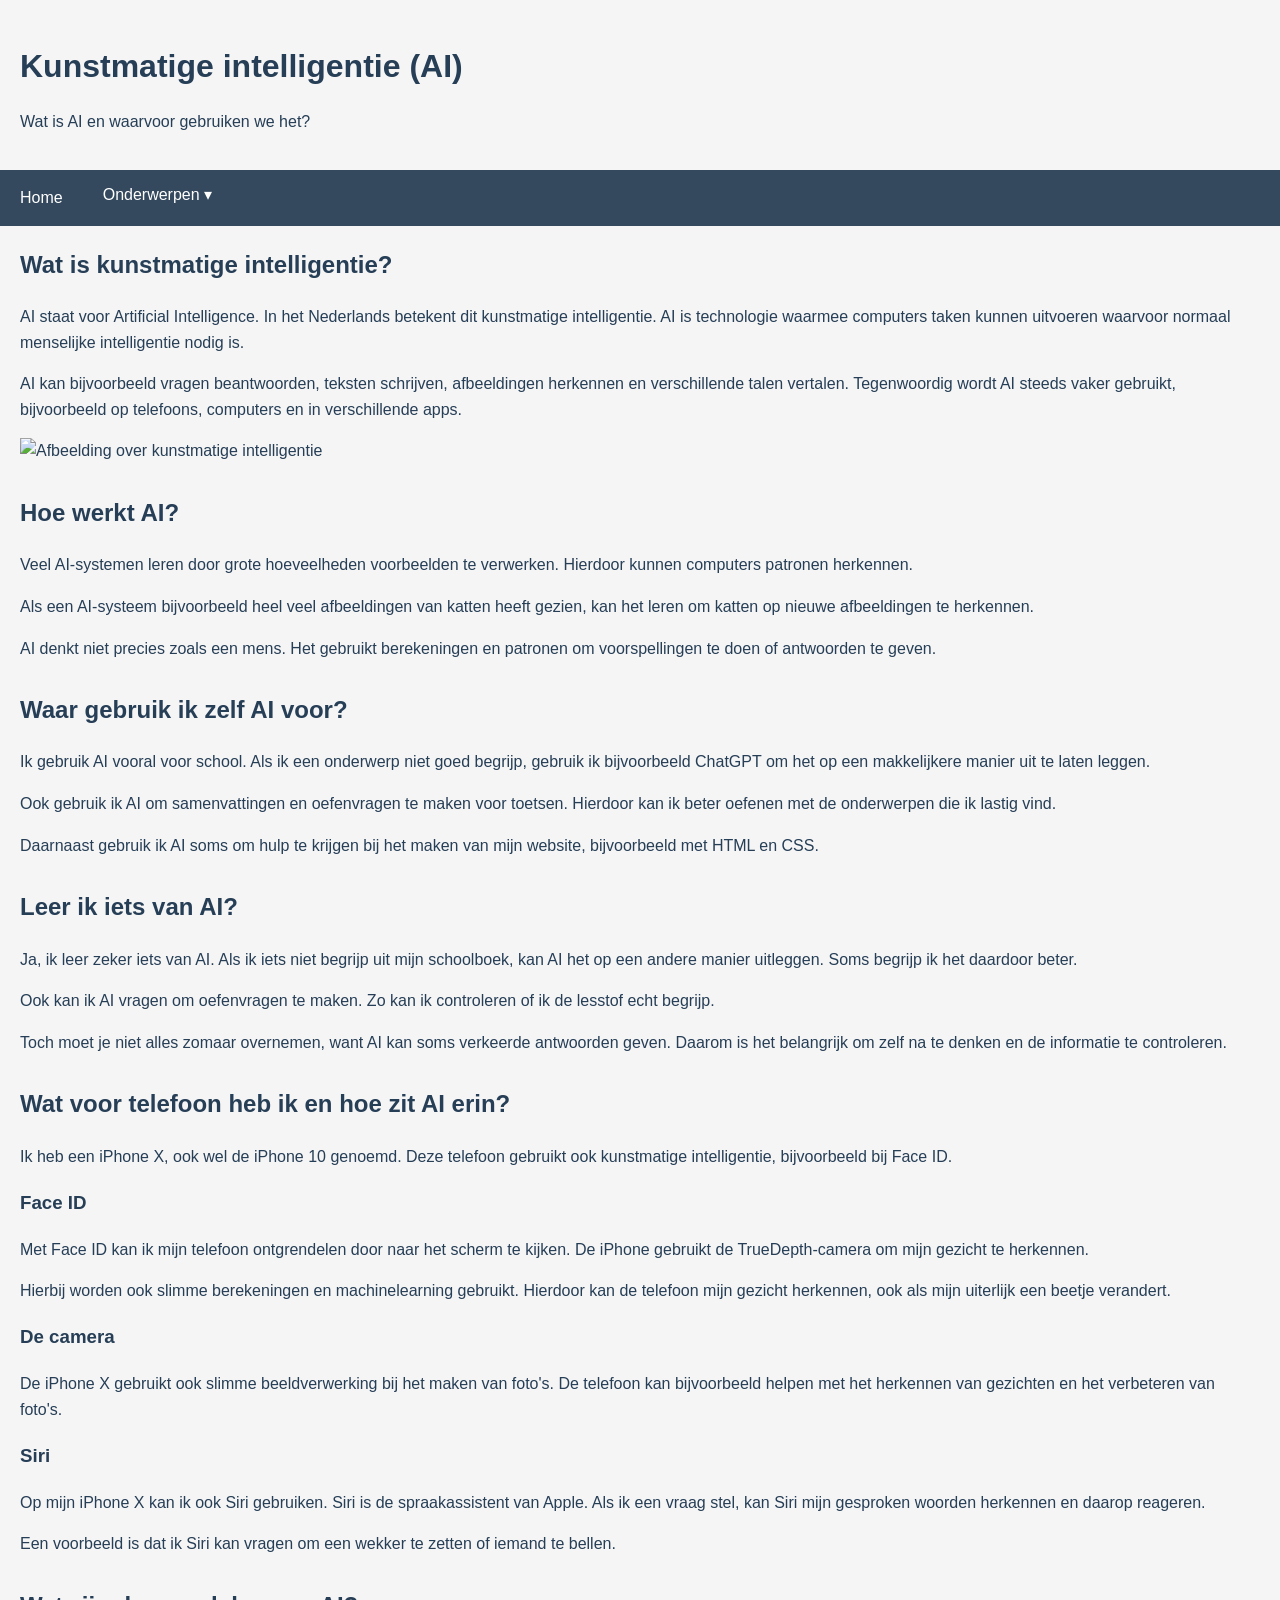
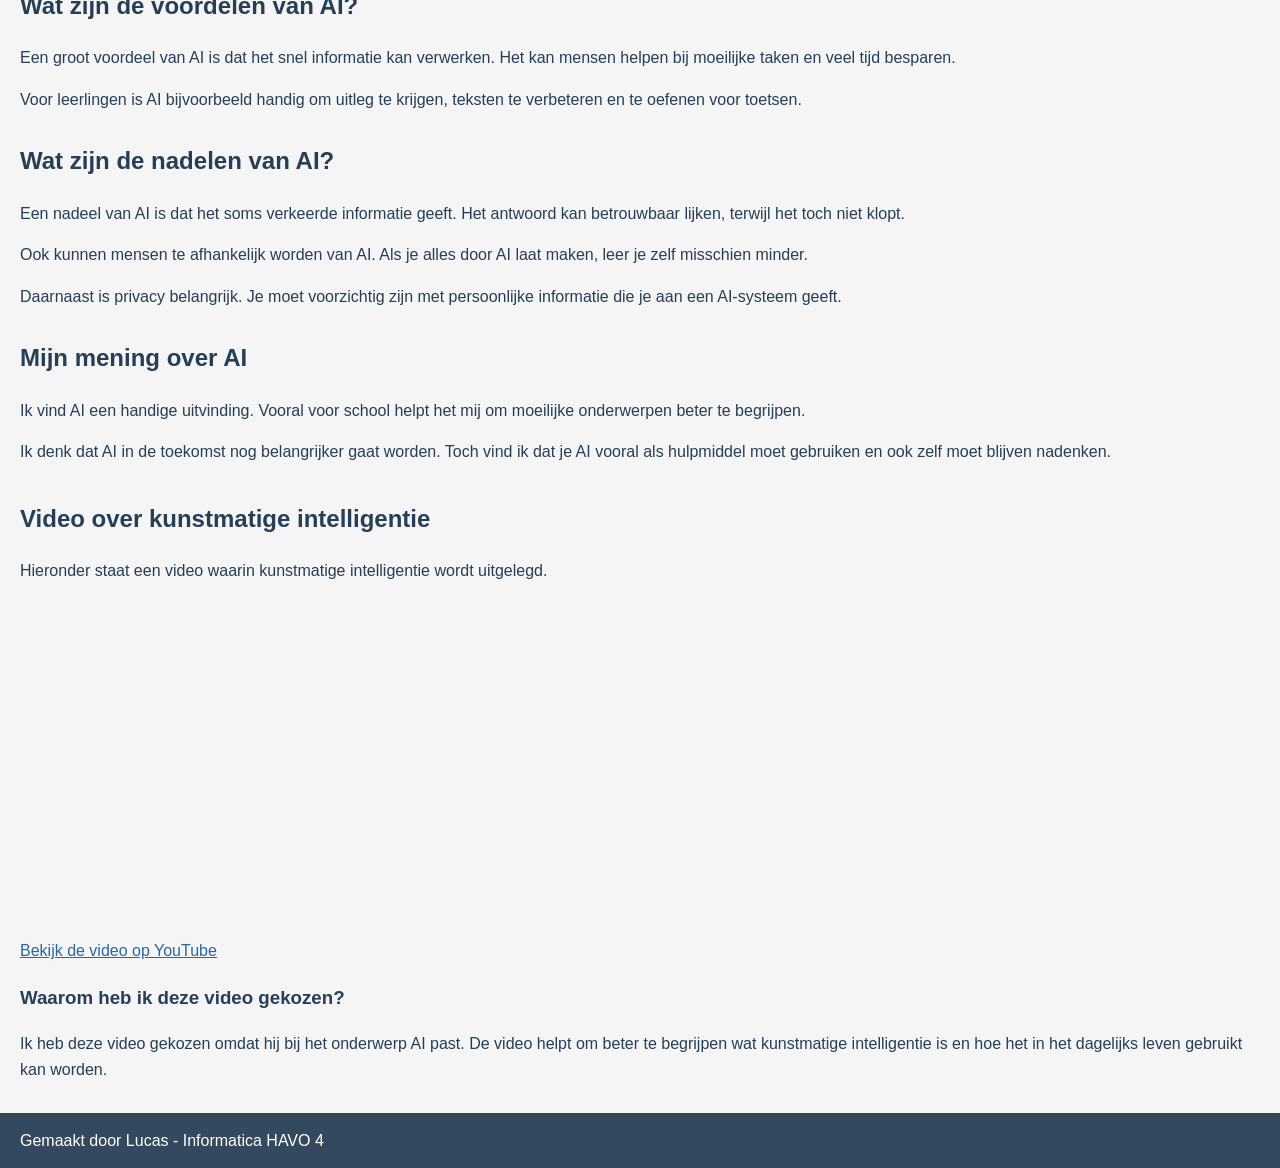
==== commit 76b9ddb3: "s" ====
--- a/ai.html
+++ b/ai.html
@@ -1,25 +1,33 @@
 
 <!DOCTYPE html>
 <html lang="nl">
+
 <head>
     <meta charset="UTF-8">
     <meta name="viewport" content="width=device-width, initial-scale=1.0">
-    <title>Kunstmatige intelligentie</title>
+    <title>Kunstmatige intelligentie (AI)</title>
     <link rel="stylesheet" href="opmaak.css">
 </head>
+
 <body>
 
+    <!-- Titel bovenaan de website -->
     <header>
         <h1>Kunstmatige intelligentie (AI)</h1>
-        <p>Wat is AI en waarvoor gebruik ik het?</p>
+        <p>Wat is AI en waarvoor gebruiken we het?</p>
     </header>
 
+    <!-- Navigatiemenu -->
     <nav>
         <ul class="menu">
             <li><a href="index.html">Home</a></li>
+
             <li class="dropdown">
                 <button class="dropknop" type="button"
-                        aria-expanded="false">Onderwerpen ▾</button>
+                        aria-expanded="false">
+                    Onderwerpen ▾
+                </button>
+
                 <ul class="dropdown-inhoud">
                     <li><a href="ivu.html">IVU</a></li>
                     <li><a href="binairstelsel.html">Binair stelsel</a></li>
@@ -32,8 +40,10 @@
     </nav>
 
     <main>
-        <section>
-            <h2>Wat is AI?</h2>
+
+        <section>
+            <h2>Wat is kunstmatige intelligentie?</h2>
+
             <p>
                 AI staat voor Artificial Intelligence.
                 In het Nederlands betekent dit kunstmatige
@@ -45,124 +55,218 @@
             <p>
                 AI kan bijvoorbeeld vragen beantwoorden,
                 teksten schrijven, afbeeldingen herkennen
-                en talen vertalen.
-            </p>
-
-            <img class="foto"
-                 src="https://images.unsplash.com/photo-1677442136019-21780ecad995?auto=format&fit=crop&w=900&q=80"
-                 alt="Afbeelding over kunstmatige intelligentie">
+                en verschillende talen vertalen.
+                Tegenwoordig wordt AI steeds vaker gebruikt,
+                bijvoorbeeld op telefoons, computers
+                en in verschillende apps.
+            </p>
+
+            <!-- Afbeelding over AI -->
+            <img
+                class="foto"
+                src="https://images.unsplash.com/photo-1677442136019-21780ecad995?auto=format&fit=crop&w=900&q=80"
+                alt="Afbeelding over kunstmatige intelligentie">
         </section>
 
         <section>
             <h2>Hoe werkt AI?</h2>
-            <p>
-                Veel AI-systemen leren patronen herkennen
-                door grote hoeveelheden voorbeelden te verwerken.
-                Daardoor kunnen ze bijvoorbeeld afbeeldingen
-                herkennen of antwoorden op vragen geven.
+
+            <p>
+                Veel AI-systemen leren door grote hoeveelheden
+                voorbeelden te verwerken. Hierdoor kunnen
+                computers patronen herkennen.
+            </p>
+
+            <p>
+                Als een AI-systeem bijvoorbeeld heel veel
+                afbeeldingen van katten heeft gezien,
+                kan het leren om katten op nieuwe
+                afbeeldingen te herkennen.
+            </p>
+
+            <p>
+                AI denkt niet precies zoals een mens.
+                Het gebruikt berekeningen en patronen
+                om voorspellingen te doen of antwoorden
+                te geven.
             </p>
         </section>
 
         <section>
             <h2>Waar gebruik ik zelf AI voor?</h2>
+
             <p>
                 Ik gebruik AI vooral voor school.
                 Als ik een onderwerp niet goed begrijp,
-                vraag ik aan ChatGPT om het makkelijker uit te leggen.
-            </p>
-
-            <p>
-                Ook gebruik ik AI om samenvattingen en
-                oefenvragen te maken. Daarnaast gebruik ik
-                AI soms om hulp te krijgen bij het maken
-                van mijn website met HTML en CSS.
+                gebruik ik bijvoorbeeld ChatGPT
+                om het op een makkelijkere manier
+                uit te laten leggen.
+            </p>
+
+            <p>
+                Ook gebruik ik AI om samenvattingen
+                en oefenvragen te maken voor toetsen.
+                Hierdoor kan ik beter oefenen met
+                de onderwerpen die ik lastig vind.
+            </p>
+
+            <p>
+                Daarnaast gebruik ik AI soms om hulp
+                te krijgen bij het maken van mijn website,
+                bijvoorbeeld met HTML en CSS.
             </p>
         </section>
 
         <section>
             <h2>Leer ik iets van AI?</h2>
-            <p>
-                Ja, ik leer iets van AI.
-                Als ik de uitleg in mijn schoolboek niet begrijp,
+
+            <p>
+                Ja, ik leer zeker iets van AI.
+                Als ik iets niet begrijp uit mijn schoolboek,
                 kan AI het op een andere manier uitleggen.
-                Daardoor begrijp ik de lesstof vaak beter.
-            </p>
-
-            <p>
-                Wel vind ik het belangrijk om zelf na te denken,
-                omdat AI soms fouten kan maken.
-                Daarom moet je niet alles zomaar overnemen.
-            </p>
-        </section>
-
-        <section>
-            <h2>Hoe is AI verwerkt in mijn telefoon?</h2>
-            <p>
-                Ik heb een [VUL HIER JE TELEFOONMODEL IN].
-            </p>
-
-            <p>
-                Veel telefoons gebruiken AI bij het maken van foto's.
-                De camera kan bijvoorbeeld automatisch
-                de kleuren en belichting verbeteren.
-            </p>
-
-            <p>
-                AI kan ook helpen bij gezichtsherkenning,
-                spraakherkenning en het voorspellen
-                van woorden tijdens het typen.
-            </p>
-
-            <p>
-                Een AI-functie die ik zelf op mijn telefoon gebruik,
-                is [VUL HIER EEN VOORBEELD IN].
-            </p>
-        </section>
-
-        <section>
-            <h2>Voordelen van AI</h2>
-            <p>
-                AI kan snel informatie verwerken en moeilijke
-                onderwerpen uitleggen. Ook kan het mensen
-                helpen met dagelijkse taken.
-            </p>
-
-            <h2>Nadelen van AI</h2>
-            <p>
-                AI kan verkeerde informatie geven.
-                Ook kunnen mensen er te afhankelijk van worden.
-                Daardoor gaan ze misschien minder zelf nadenken.
+                Soms begrijp ik het daardoor beter.
+            </p>
+
+            <p>
+                Ook kan ik AI vragen om oefenvragen te maken.
+                Zo kan ik controleren of ik de lesstof
+                echt begrijp.
+            </p>
+
+            <p>
+                Toch moet je niet alles zomaar overnemen,
+                want AI kan soms verkeerde antwoorden geven.
+                Daarom is het belangrijk om zelf na te denken
+                en de informatie te controleren.
+            </p>
+        </section>
+
+        <section>
+            <h2>Wat voor telefoon heb ik en hoe zit AI erin?</h2>
+
+            <p>
+                Ik heb een iPhone X, ook wel de iPhone 10 genoemd.
+                Deze telefoon gebruikt ook kunstmatige
+                intelligentie, bijvoorbeeld bij Face ID.
+            </p>
+
+            <h3>Face ID</h3>
+
+            <p>
+                Met Face ID kan ik mijn telefoon ontgrendelen
+                door naar het scherm te kijken.
+                De iPhone gebruikt de TrueDepth-camera
+                om mijn gezicht te herkennen.
+            </p>
+
+            <p>
+                Hierbij worden ook slimme berekeningen
+                en machinelearning gebruikt.
+                Hierdoor kan de telefoon mijn gezicht
+                herkennen, ook als mijn uiterlijk
+                een beetje verandert.
+            </p>
+
+            <h3>De camera</h3>
+
+            <p>
+                De iPhone X gebruikt ook slimme
+                beeldverwerking bij het maken van foto's.
+                De telefoon kan bijvoorbeeld helpen
+                met het herkennen van gezichten
+                en het verbeteren van foto's.
+            </p>
+
+            <h3>Siri</h3>
+
+            <p>
+                Op mijn iPhone X kan ik ook Siri gebruiken.
+                Siri is de spraakassistent van Apple.
+                Als ik een vraag stel, kan Siri
+                mijn gesproken woorden herkennen
+                en daarop reageren.
+            </p>
+
+            <p>
+                Een voorbeeld is dat ik Siri kan vragen
+                om een wekker te zetten of iemand te bellen.
+            </p>
+        </section>
+
+        <section>
+            <h2>Wat zijn de voordelen van AI?</h2>
+
+            <p>
+                Een groot voordeel van AI is dat het
+                snel informatie kan verwerken.
+                Het kan mensen helpen bij moeilijke taken
+                en veel tijd besparen.
+            </p>
+
+            <p>
+                Voor leerlingen is AI bijvoorbeeld handig
+                om uitleg te krijgen, teksten te verbeteren
+                en te oefenen voor toetsen.
+            </p>
+        </section>
+
+        <section>
+            <h2>Wat zijn de nadelen van AI?</h2>
+
+            <p>
+                Een nadeel van AI is dat het soms
+                verkeerde informatie geeft.
+                Het antwoord kan betrouwbaar lijken,
+                terwijl het toch niet klopt.
+            </p>
+
+            <p>
+                Ook kunnen mensen te afhankelijk
+                worden van AI. Als je alles door
+                AI laat maken, leer je zelf misschien minder.
+            </p>
+
+            <p>
+                Daarnaast is privacy belangrijk.
+                Je moet voorzichtig zijn met
+                persoonlijke informatie die je
+                aan een AI-systeem geeft.
             </p>
         </section>
 
         <section>
             <h2>Mijn mening over AI</h2>
-            <p>
-                Ik vind AI handig, vooral voor school.
-                Het helpt mij om moeilijke onderwerpen
-                beter te begrijpen.
-            </p>
-
-            <p>
-                Toch vind ik dat je AI als hulpmiddel
-                moet gebruiken en niet alles door AI
-                moet laten maken.
-            </p>
-        </section>
-
-        <!-- Video onderaan -->
+
+            <p>
+                Ik vind AI een handige uitvinding.
+                Vooral voor school helpt het mij
+                om moeilijke onderwerpen beter
+                te begrijpen.
+            </p>
+
+            <p>
+                Ik denk dat AI in de toekomst
+                nog belangrijker gaat worden.
+                Toch vind ik dat je AI vooral
+                als hulpmiddel moet gebruiken
+                en ook zelf moet blijven nadenken.
+            </p>
+        </section>
+
+        <!-- Uitlegvideo helemaal onderaan -->
         <section class="uitlegvideo">
-            <h2>Uitlegvideo over AI</h2>
-            <p>
-                Deze video gaat over kunstmatige intelligentie.
-                Hij past bij mijn website omdat hij uitlegt
-                wat AI is en hoe deze technologie werkt.
+
+            <h2>Video over kunstmatige intelligentie</h2>
+
+            <p>
+                Hieronder staat een video waarin
+                kunstmatige intelligentie wordt uitgelegd.
             </p>
 
             <div class="video-omlijsting">
                 <iframe
-                    src="https://www.youtube-nocookie.com/embed/m8o2GrbR3d8"
-                    title="Uitleg over AI"
+                    src="https://www.youtube.com/embed/m8o2GrbR3d8"
+                    title="Uitleg over kunstmatige intelligentie"
                     allowfullscreen>
                 </iframe>
             </div>
@@ -173,11 +277,29 @@
                     Bekijk de video op YouTube
                 </a>
             </p>
-        </section>
+
+            <h3>Waarom heb ik deze video gekozen?</h3>
+
+            <p>
+                Ik heb deze video gekozen omdat hij
+                bij het onderwerp AI past.
+                De video helpt om beter te begrijpen
+                wat kunstmatige intelligentie is
+                en hoe het in het dagelijks leven
+                gebruikt kan worden.
+            </p>
+
+        </section>
+
     </main>
 
-    <footer>Gemaakt door Lucas - Informatica HAVO 4</footer>
-
+    <!-- Onderkant van de website -->
+    <footer>
+        Gemaakt door Lucas - Informatica HAVO 4
+    </footer>
+
+    <!-- JavaScript voor het dropdownmenu -->
     <script src="menu.js"></script>
+
 </body>
 </html>
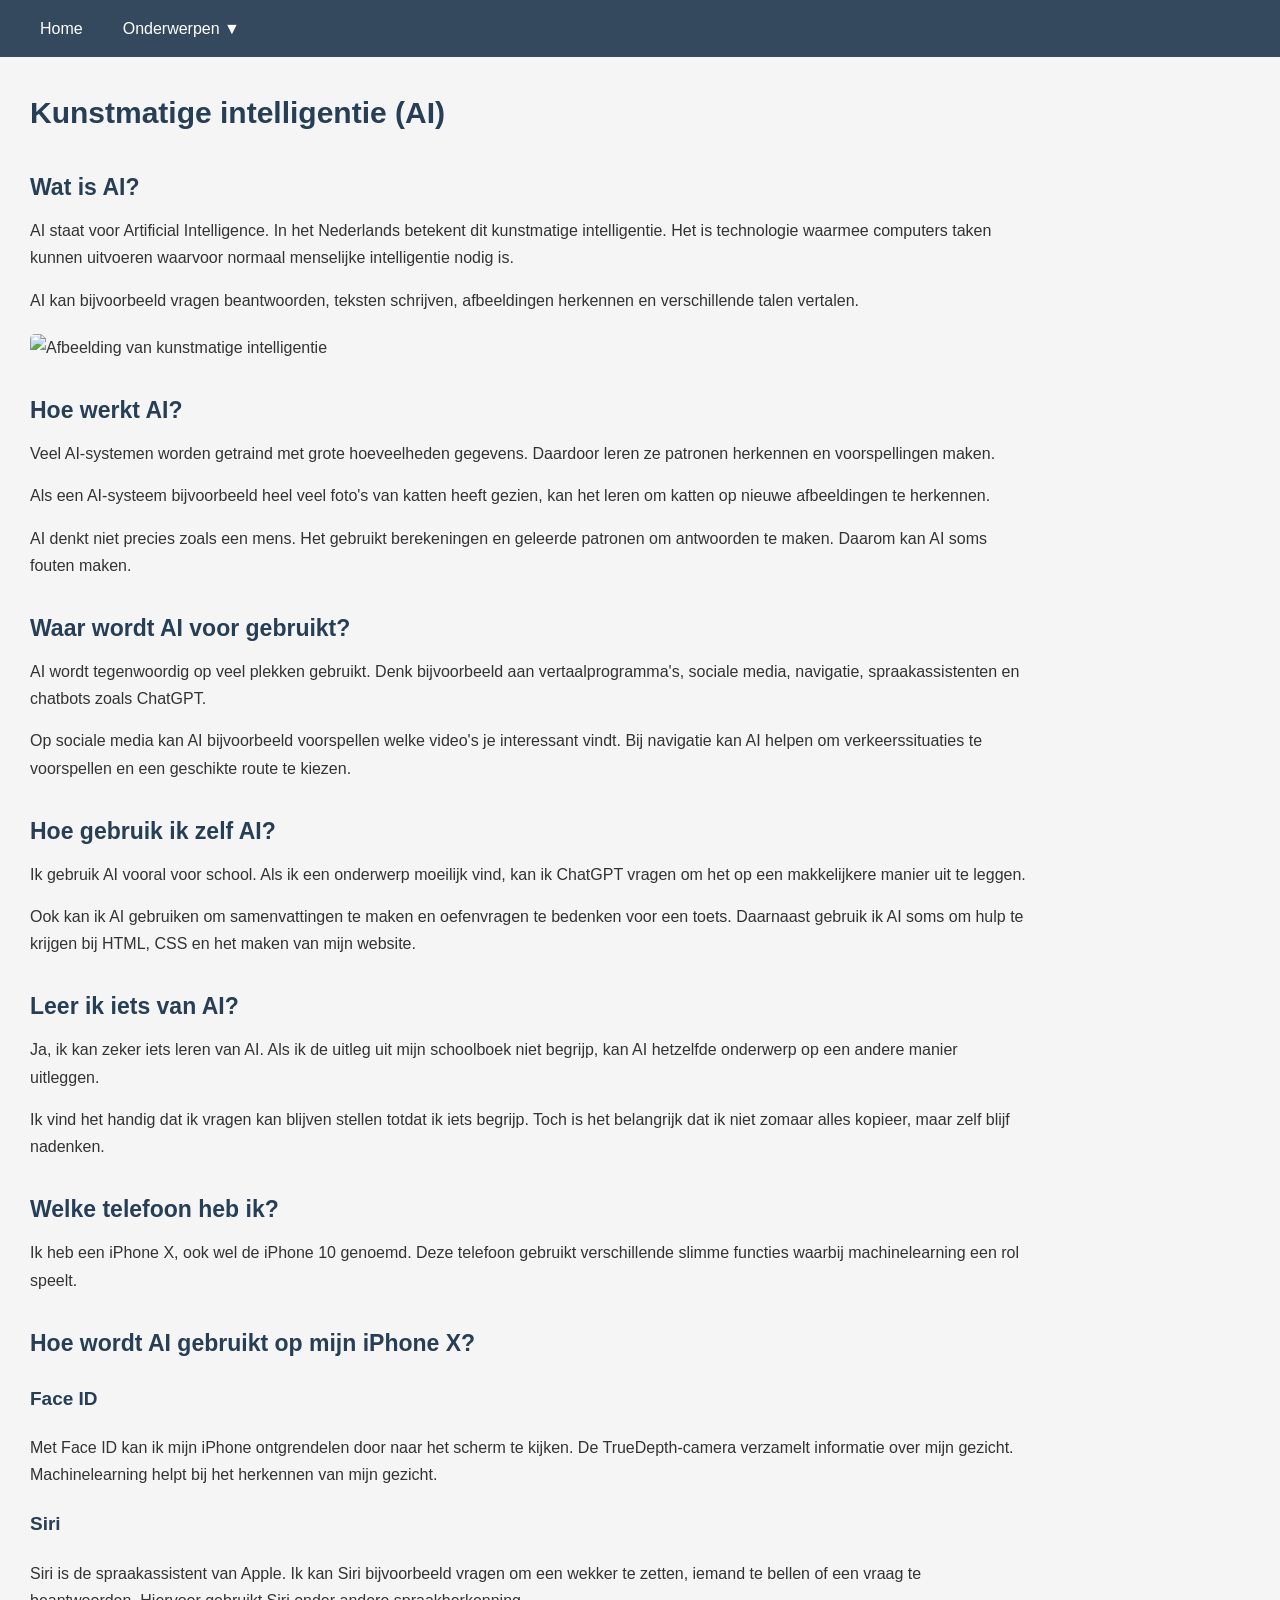
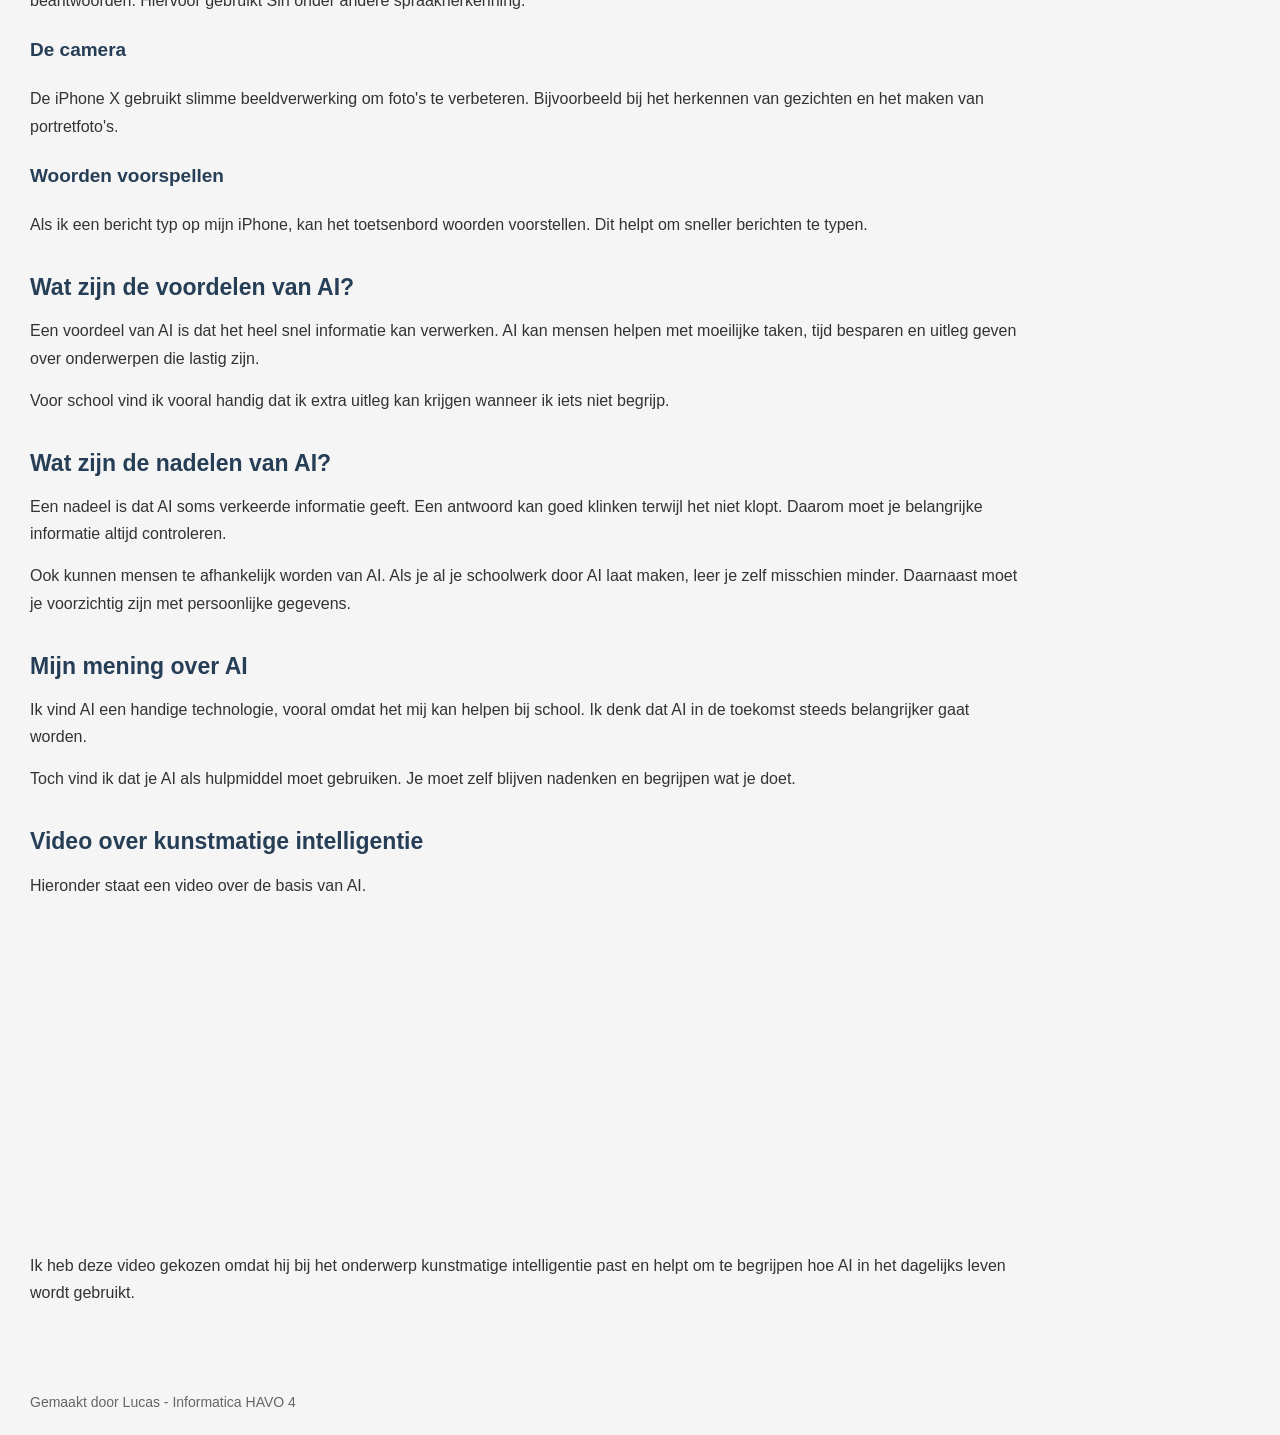
==== commit 70171c12: "a" ====
--- a/ai.html
+++ b/ai.html
@@ -1,305 +1,227 @@
 
 <!DOCTYPE html>
 <html lang="nl">
-
 <head>
     <meta charset="UTF-8">
     <meta name="viewport" content="width=device-width, initial-scale=1.0">
-    <title>Kunstmatige intelligentie (AI)</title>
+    <title>Kunstmatige intelligentie</title>
     <link rel="stylesheet" href="opmaak.css">
 </head>
-
 <body>
 
-    <!-- Titel bovenaan de website -->
-    <header>
-        <h1>Kunstmatige intelligentie (AI)</h1>
-        <p>Wat is AI en waarvoor gebruiken we het?</p>
-    </header>
-
-    <!-- Navigatiemenu -->
     <nav>
         <ul class="menu">
             <li><a href="index.html">Home</a></li>
-
             <li class="dropdown">
                 <button class="dropknop" type="button"
-                        aria-expanded="false">
-                    Onderwerpen ▾
-                </button>
-
+                        aria-expanded="false">Onderwerpen ▼</button>
                 <ul class="dropdown-inhoud">
-                    <li><a href="ivu.html">IVU</a></li>
+                    <li><a href="ivu.html">Invoer, verwerking en uitvoer</a></li>
                     <li><a href="binairstelsel.html">Binair stelsel</a></li>
                     <li><a href="kleurmodellen.html">Kleurmodellen</a></li>
                     <li><a href="compressie.html">Compressie</a></li>
-                    <li><a href="ai.html">AI</a></li>
+                    <li><a href="ai.html">Kunstmatige intelligentie</a></li>
                 </ul>
             </li>
         </ul>
     </nav>
 
     <main>
-
-        <section>
-            <h2>Wat is kunstmatige intelligentie?</h2>
-
-            <p>
-                AI staat voor Artificial Intelligence.
-                In het Nederlands betekent dit kunstmatige
-                intelligentie. AI is technologie waarmee
-                computers taken kunnen uitvoeren waarvoor
-                normaal menselijke intelligentie nodig is.
-            </p>
-
-            <p>
-                AI kan bijvoorbeeld vragen beantwoorden,
-                teksten schrijven, afbeeldingen herkennen
-                en verschillende talen vertalen.
-                Tegenwoordig wordt AI steeds vaker gebruikt,
-                bijvoorbeeld op telefoons, computers
-                en in verschillende apps.
-            </p>
-
-            <!-- Afbeelding over AI -->
-            <img
-                class="foto"
-                src="https://images.unsplash.com/photo-1677442136019-21780ecad995?auto=format&fit=crop&w=900&q=80"
-                alt="Afbeelding over kunstmatige intelligentie">
-        </section>
-
-        <section>
-            <h2>Hoe werkt AI?</h2>
-
-            <p>
-                Veel AI-systemen leren door grote hoeveelheden
-                voorbeelden te verwerken. Hierdoor kunnen
-                computers patronen herkennen.
-            </p>
-
-            <p>
-                Als een AI-systeem bijvoorbeeld heel veel
-                afbeeldingen van katten heeft gezien,
-                kan het leren om katten op nieuwe
-                afbeeldingen te herkennen.
-            </p>
-
-            <p>
-                AI denkt niet precies zoals een mens.
-                Het gebruikt berekeningen en patronen
-                om voorspellingen te doen of antwoorden
-                te geven.
-            </p>
-        </section>
-
-        <section>
-            <h2>Waar gebruik ik zelf AI voor?</h2>
-
-            <p>
-                Ik gebruik AI vooral voor school.
-                Als ik een onderwerp niet goed begrijp,
-                gebruik ik bijvoorbeeld ChatGPT
-                om het op een makkelijkere manier
-                uit te laten leggen.
-            </p>
-
-            <p>
-                Ook gebruik ik AI om samenvattingen
-                en oefenvragen te maken voor toetsen.
-                Hierdoor kan ik beter oefenen met
-                de onderwerpen die ik lastig vind.
-            </p>
-
-            <p>
-                Daarnaast gebruik ik AI soms om hulp
-                te krijgen bij het maken van mijn website,
-                bijvoorbeeld met HTML en CSS.
-            </p>
-        </section>
-
-        <section>
-            <h2>Leer ik iets van AI?</h2>
-
-            <p>
-                Ja, ik leer zeker iets van AI.
-                Als ik iets niet begrijp uit mijn schoolboek,
-                kan AI het op een andere manier uitleggen.
-                Soms begrijp ik het daardoor beter.
-            </p>
-
-            <p>
-                Ook kan ik AI vragen om oefenvragen te maken.
-                Zo kan ik controleren of ik de lesstof
-                echt begrijp.
-            </p>
-
-            <p>
-                Toch moet je niet alles zomaar overnemen,
-                want AI kan soms verkeerde antwoorden geven.
-                Daarom is het belangrijk om zelf na te denken
-                en de informatie te controleren.
-            </p>
-        </section>
-
-        <section>
-            <h2>Wat voor telefoon heb ik en hoe zit AI erin?</h2>
-
-            <p>
-                Ik heb een iPhone X, ook wel de iPhone 10 genoemd.
-                Deze telefoon gebruikt ook kunstmatige
-                intelligentie, bijvoorbeeld bij Face ID.
-            </p>
-
-            <h3>Face ID</h3>
-
-            <p>
-                Met Face ID kan ik mijn telefoon ontgrendelen
-                door naar het scherm te kijken.
-                De iPhone gebruikt de TrueDepth-camera
-                om mijn gezicht te herkennen.
-            </p>
-
-            <p>
-                Hierbij worden ook slimme berekeningen
-                en machinelearning gebruikt.
-                Hierdoor kan de telefoon mijn gezicht
-                herkennen, ook als mijn uiterlijk
-                een beetje verandert.
-            </p>
-
-            <h3>De camera</h3>
-
-            <p>
-                De iPhone X gebruikt ook slimme
-                beeldverwerking bij het maken van foto's.
-                De telefoon kan bijvoorbeeld helpen
-                met het herkennen van gezichten
-                en het verbeteren van foto's.
-            </p>
-
-            <h3>Siri</h3>
-
-            <p>
-                Op mijn iPhone X kan ik ook Siri gebruiken.
-                Siri is de spraakassistent van Apple.
-                Als ik een vraag stel, kan Siri
-                mijn gesproken woorden herkennen
-                en daarop reageren.
-            </p>
-
-            <p>
-                Een voorbeeld is dat ik Siri kan vragen
-                om een wekker te zetten of iemand te bellen.
-            </p>
-        </section>
-
-        <section>
-            <h2>Wat zijn de voordelen van AI?</h2>
-
-            <p>
-                Een groot voordeel van AI is dat het
-                snel informatie kan verwerken.
-                Het kan mensen helpen bij moeilijke taken
-                en veel tijd besparen.
-            </p>
-
-            <p>
-                Voor leerlingen is AI bijvoorbeeld handig
-                om uitleg te krijgen, teksten te verbeteren
-                en te oefenen voor toetsen.
-            </p>
-        </section>
-
-        <section>
-            <h2>Wat zijn de nadelen van AI?</h2>
-
-            <p>
-                Een nadeel van AI is dat het soms
-                verkeerde informatie geeft.
-                Het antwoord kan betrouwbaar lijken,
-                terwijl het toch niet klopt.
-            </p>
-
-            <p>
-                Ook kunnen mensen te afhankelijk
-                worden van AI. Als je alles door
-                AI laat maken, leer je zelf misschien minder.
-            </p>
-
-            <p>
-                Daarnaast is privacy belangrijk.
-                Je moet voorzichtig zijn met
-                persoonlijke informatie die je
-                aan een AI-systeem geeft.
-            </p>
-        </section>
-
-        <section>
-            <h2>Mijn mening over AI</h2>
-
-            <p>
-                Ik vind AI een handige uitvinding.
-                Vooral voor school helpt het mij
-                om moeilijke onderwerpen beter
-                te begrijpen.
-            </p>
-
-            <p>
-                Ik denk dat AI in de toekomst
-                nog belangrijker gaat worden.
-                Toch vind ik dat je AI vooral
-                als hulpmiddel moet gebruiken
-                en ook zelf moet blijven nadenken.
-            </p>
-        </section>
-
-        <!-- Uitlegvideo helemaal onderaan -->
-        <section class="uitlegvideo">
-
-            <h2>Video over kunstmatige intelligentie</h2>
-
-            <p>
-                Hieronder staat een video waarin
-                kunstmatige intelligentie wordt uitgelegd.
-            </p>
-
-            <div class="video-omlijsting">
-                <iframe
-                    src="https://www.youtube.com/embed/m8o2GrbR3d8"
-                    title="Uitleg over kunstmatige intelligentie"
-                    allowfullscreen>
-                </iframe>
-            </div>
-
-            <p>
-                <a href="https://www.youtube.com/watch?v=m8o2GrbR3d8"
-                   target="_blank" rel="noopener noreferrer">
-                    Bekijk de video op YouTube
-                </a>
-            </p>
-
-            <h3>Waarom heb ik deze video gekozen?</h3>
-
-            <p>
-                Ik heb deze video gekozen omdat hij
-                bij het onderwerp AI past.
-                De video helpt om beter te begrijpen
-                wat kunstmatige intelligentie is
-                en hoe het in het dagelijks leven
-                gebruikt kan worden.
-            </p>
-
-        </section>
-
+        <h1>Kunstmatige intelligentie (AI)</h1>
+
+        <h2>Wat is AI?</h2>
+        <p>
+            AI staat voor Artificial Intelligence.
+            In het Nederlands betekent dit
+            kunstmatige intelligentie.
+            Het is technologie waarmee computers
+            taken kunnen uitvoeren waarvoor
+            normaal menselijke intelligentie nodig is.
+        </p>
+        <p>
+            AI kan bijvoorbeeld vragen beantwoorden,
+            teksten schrijven, afbeeldingen herkennen
+            en verschillende talen vertalen.
+        </p>
+
+        <img class="foto"
+             src="https://jimmy-67.github.io/ai.jpg"
+             alt="Afbeelding van kunstmatige intelligentie">
+
+        <h2>Hoe werkt AI?</h2>
+        <p>
+            Veel AI-systemen worden getraind met
+            grote hoeveelheden gegevens.
+            Daardoor leren ze patronen herkennen
+            en voorspellingen maken.
+        </p>
+        <p>
+            Als een AI-systeem bijvoorbeeld heel veel
+            foto's van katten heeft gezien,
+            kan het leren om katten op nieuwe
+            afbeeldingen te herkennen.
+        </p>
+        <p>
+            AI denkt niet precies zoals een mens.
+            Het gebruikt berekeningen en geleerde
+            patronen om antwoorden te maken.
+            Daarom kan AI soms fouten maken.
+        </p>
+
+        <h2>Waar wordt AI voor gebruikt?</h2>
+        <p>
+            AI wordt tegenwoordig op veel plekken gebruikt.
+            Denk bijvoorbeeld aan vertaalprogramma's,
+            sociale media, navigatie, spraakassistenten
+            en chatbots zoals ChatGPT.
+        </p>
+        <p>
+            Op sociale media kan AI bijvoorbeeld
+            voorspellen welke video's je interessant vindt.
+            Bij navigatie kan AI helpen om verkeerssituaties
+            te voorspellen en een geschikte route te kiezen.
+        </p>
+
+        <h2>Hoe gebruik ik zelf AI?</h2>
+        <p>
+            Ik gebruik AI vooral voor school.
+            Als ik een onderwerp moeilijk vind,
+            kan ik ChatGPT vragen om het
+            op een makkelijkere manier uit te leggen.
+        </p>
+        <p>
+            Ook kan ik AI gebruiken om samenvattingen
+            te maken en oefenvragen te bedenken
+            voor een toets. Daarnaast gebruik ik
+            AI soms om hulp te krijgen bij HTML,
+            CSS en het maken van mijn website.
+        </p>
+
+        <h2>Leer ik iets van AI?</h2>
+        <p>
+            Ja, ik kan zeker iets leren van AI.
+            Als ik de uitleg uit mijn schoolboek
+            niet begrijp, kan AI hetzelfde onderwerp
+            op een andere manier uitleggen.
+        </p>
+        <p>
+            Ik vind het handig dat ik vragen kan blijven
+            stellen totdat ik iets begrijp.
+            Toch is het belangrijk dat ik niet zomaar
+            alles kopieer, maar zelf blijf nadenken.
+        </p>
+
+        <h2>Welke telefoon heb ik?</h2>
+        <p>
+            Ik heb een iPhone X, ook wel
+            de iPhone 10 genoemd.
+            Deze telefoon gebruikt verschillende
+            slimme functies waarbij machinelearning
+            een rol speelt.
+        </p>
+
+        <h2>Hoe wordt AI gebruikt op mijn iPhone X?</h2>
+
+        <h3>Face ID</h3>
+        <p>
+            Met Face ID kan ik mijn iPhone ontgrendelen
+            door naar het scherm te kijken.
+            De TrueDepth-camera verzamelt informatie
+            over mijn gezicht.
+            Machinelearning helpt bij het herkennen
+            van mijn gezicht.
+        </p>
+
+        <h3>Siri</h3>
+        <p>
+            Siri is de spraakassistent van Apple.
+            Ik kan Siri bijvoorbeeld vragen
+            om een wekker te zetten,
+            iemand te bellen of een vraag te beantwoorden.
+            Hiervoor gebruikt Siri onder andere
+            spraakherkenning.
+        </p>
+
+        <h3>De camera</h3>
+        <p>
+            De iPhone X gebruikt slimme beeldverwerking
+            om foto's te verbeteren.
+            Bijvoorbeeld bij het herkennen van gezichten
+            en het maken van portretfoto's.
+        </p>
+
+        <h3>Woorden voorspellen</h3>
+        <p>
+            Als ik een bericht typ op mijn iPhone,
+            kan het toetsenbord woorden voorstellen.
+            Dit helpt om sneller berichten te typen.
+        </p>
+
+        <h2>Wat zijn de voordelen van AI?</h2>
+        <p>
+            Een voordeel van AI is dat het heel snel
+            informatie kan verwerken.
+            AI kan mensen helpen met moeilijke taken,
+            tijd besparen en uitleg geven
+            over onderwerpen die lastig zijn.
+        </p>
+        <p>
+            Voor school vind ik vooral handig
+            dat ik extra uitleg kan krijgen
+            wanneer ik iets niet begrijp.
+        </p>
+
+        <h2>Wat zijn de nadelen van AI?</h2>
+        <p>
+            Een nadeel is dat AI soms verkeerde
+            informatie geeft. Een antwoord kan
+            goed klinken terwijl het niet klopt.
+            Daarom moet je belangrijke informatie
+            altijd controleren.
+        </p>
+        <p>
+            Ook kunnen mensen te afhankelijk worden
+            van AI. Als je al je schoolwerk door AI
+            laat maken, leer je zelf misschien minder.
+            Daarnaast moet je voorzichtig zijn
+            met persoonlijke gegevens.
+        </p>
+
+        <h2>Mijn mening over AI</h2>
+        <p>
+            Ik vind AI een handige technologie,
+            vooral omdat het mij kan helpen bij school.
+            Ik denk dat AI in de toekomst
+            steeds belangrijker gaat worden.
+        </p>
+        <p>
+            Toch vind ik dat je AI als hulpmiddel
+            moet gebruiken. Je moet zelf blijven
+            nadenken en begrijpen wat je doet.
+        </p>
+
+        <h2>Video over kunstmatige intelligentie</h2>
+        <p>
+            Hieronder staat een video over de basis van AI.
+        </p>
+
+        <div class="video-omlijsting">
+            <iframe
+                src="https://www.youtube.com/embed/LjgtORzV4js"
+                title="Uitleg over kunstmatige intelligentie"
+                allowfullscreen>
+            </iframe>
+        </div>
+
+        <p>
+            Ik heb deze video gekozen omdat hij
+            bij het onderwerp kunstmatige intelligentie
+            past en helpt om te begrijpen
+            hoe AI in het dagelijks leven wordt gebruikt.
+        </p>
     </main>
 
-    <!-- Onderkant van de website -->
-    <footer>
-        Gemaakt door Lucas - Informatica HAVO 4
-    </footer>
-
-    <!-- JavaScript voor het dropdownmenu -->
+    <footer>Gemaakt door Lucas - Informatica HAVO 4</footer>
     <script src="menu.js"></script>
-
 </body>
 </html>
--- a/opmaak.css
+++ b/opmaak.css
@@ -1,32 +1,13 @@
 
-/* Algemene opmaak van mijn website */
+/* Algemene opmaak van de website */
 body {
+    margin: 0;
+    padding: 0;
+    font-family: Arial, sans-serif;
     background-color: #f5f5f5;
-    font-family: Arial, sans-serif;
-    color: #263e56;
-    margin: 0;
-    line-height: 1.6;
-}
-
-/* De titel bovenaan */
-header {
-    background-color: #f5f5f5;
-    text-align: left;
-    padding: 20px;
-}
-
-h1 {
-    color: #263e56;
-    margin-bottom: 5px;
-}
-
-h2, h3 {
-    color: #263e56;
-    text-align: left;
-}
-
-p {
-    text-align: left;
+    color: #333333;
+    font-size: 16px;
+    line-height: 1.7;
 }
 
 /* Het donkerblauwe navigatiemenu */
@@ -35,27 +16,30 @@
 }
 
 .menu {
+    list-style: none;
     display: flex;
-    list-style-type: none;
+    align-items: center;
     margin: 0;
-    padding: 0;
-}
-
-.menu li {
+    padding: 0 20px;
+}
+
+.menu > li {
     position: relative;
 }
 
 .menu a,
 .dropknop {
     display: block;
-    background-color: #34495e;
+    padding: 15px 20px;
     color: white;
     text-decoration: none;
-    padding: 15px 20px;
+    font-size: 16px;
+    font-family: Arial, sans-serif;
+}
+
+.dropknop {
+    background: none;
     border: none;
-    border-radius: 0;
-    font-family: Arial, sans-serif;
-    font-size: 16px;
     cursor: pointer;
 }
 
@@ -64,163 +48,150 @@
     background-color: #263e56;
 }
 
-/* Het witte dropdownmenu */
+/* Wit dropdownmenu */
 .dropdown-inhoud {
     display: none;
     position: absolute;
     top: 100%;
     left: 0;
-    background-color: white;
-    list-style-type: none;
+    z-index: 10;
+    min-width: 230px;
     padding: 0;
     margin: 0;
-    min-width: 180px;
-    z-index: 10;
-    box-shadow: 0 3px 7px #cccccc;
+    list-style: none;
+    background-color: white;
+    box-shadow: 0 3px 8px rgba(0, 0, 0, 0.15);
 }
 
 .dropdown-inhoud a {
-    background-color: white;
+    color: #333333;
+    padding: 12px 16px;
+}
+
+.dropdown-inhoud a:hover {
+    background-color: #eeeeee;
+}
+
+/* Openen met muis of JavaScript */
+.dropdown:hover .dropdown-inhoud,
+.dropdown.open .dropdown-inhoud {
+    display: block;
+}
+
+/* Inhoud van de pagina */
+main {
+    padding: 25px 30px;
+    max-width: 1000px;
+    text-align: left;
+}
+
+/* Kopjes */
+h1 {
     color: #263e56;
-}
-
-.dropdown-inhoud a:hover {
-    background-color: #e5e5e5;
-}
-
-/* Dropdown openen met muis of klikken */
-.dropdown:hover .dropdown-inhoud,
-.dropdown:focus-within .dropdown-inhoud,
-.dropdown.open .dropdown-inhoud {
-    display: block;
-}
-
-/* Alle inhoud links */
-main {
-    margin: 20px;
-    padding: 0;
-    text-align: left;
-}
-
-/* Geen aparte hokjes om de tekst */
-section {
-    background: none;
-    border: none;
-    box-shadow: none;
-    border-radius: 0;
-    margin-bottom: 30px;
-    padding: 0;
-}
-
-/* Gewone links */
-a {
-    color: #2867a2;
-}
-
-a:hover {
-    text-decoration: underline;
-}
-
-/* Lijst met onderwerpen op de homepage */
-.onderwerpen {
-    padding-left: 25px;
-}
-
-.onderwerpen li {
-    margin-bottom: 8px;
-}
-
-/* Foto's staan links */
+    font-size: 30px;
+    margin-top: 5px;
+    margin-bottom: 20px;
+}
+
+h2 {
+    color: #263e56;
+    font-size: 23px;
+    margin-top: 30px;
+    margin-bottom: 10px;
+}
+
+h3 {
+    color: #263e56;
+    font-size: 19px;
+    margin-top: 20px;
+}
+
+/* Gewone tekst */
+p {
+    margin-top: 8px;
+    margin-bottom: 15px;
+}
+
+main a {
+    color: #205c9e;
+}
+
+/* Afbeeldingen links uitlijnen */
 .foto {
     display: block;
-    width: 450px;
-    max-width: 100%;
+    width: 100%;
+    max-width: 550px;
     height: auto;
-    margin: 15px 0;
-}
-
-/* Gewone knoppen */
-button {
-    background-color: #34495e;
-    color: white;
-    border: none;
-    padding: 10px 15px;
-    font-size: 15px;
-    cursor: pointer;
-}
-
-button:hover {
-    background-color: #263e56;
-}
-
-/* Invulvelden */
-input[type="number"] {
-    padding: 8px;
-    margin: 5px;
-    max-width: 140px;
+    margin: 20px 0;
+    border-radius: 5px;
 }
 
 /* Tabellen */
 table {
     border-collapse: collapse;
-    margin: 15px 0;
+    margin: 15px 0 25px;
     max-width: 100%;
 }
 
-th, td {
-    border: 1px solid #999999;
-    padding: 10px;
+th,
+td {
+    border: 1px solid #aaaaaa;
+    padding: 9px 15px;
     text-align: left;
 }
 
 th {
+    background-color: #e8e8e8;
+}
+
+/* Invoervelden */
+input[type="number"] {
+    padding: 8px;
+    margin: 8px 10px 8px 5px;
+    width: 110px;
+    font-size: 16px;
+}
+
+/* Knoppen bij de oefeningen */
+main button {
+    padding: 9px 15px;
+    border: none;
+    border-radius: 4px;
     background-color: #34495e;
     color: white;
-}
-
-/* De RGB-schuifjes */
-.rgb-demo {
-    max-width: 450px;
-}
-
-.rgb-demo label {
-    display: block;
-    margin-top: 10px;
-}
-
-.rgb-demo input[type="range"] {
-    display: block;
+    font-size: 16px;
+    cursor: pointer;
+}
+
+main button:hover {
+    background-color: #263e56;
+}
+
+/* RGB-kleurenmixer */
+.kleurmixer label {
+    display: block;
+    margin-top: 12px;
+}
+
+.kleurmixer input[type="range"] {
+    width: 260px;
+    max-width: 75%;
+    vertical-align: middle;
+}
+
+#kleurVoorbeeld {
+    width: 280px;
+    max-width: 100%;
+    height: 110px;
+    margin-top: 20px;
+    border: 1px solid #888888;
+    border-radius: 4px;
+}
+
+/* YouTube-video's */
+.video-omlijsting {
     width: 100%;
-    margin-bottom: 15px;
-}
-
-/* Het kleurvak bij RGB */
-.voorbeeldkleur {
-    width: 300px;
-    max-width: 100%;
-    height: 130px;
-    background-color: rgb(255, 255, 0);
-    margin: 15px 0;
-    border: 1px solid #999999;
-}
-
-/* Klikbare afbeelding van Binary Bonanza */
-.spel-afbeelding {
-    display: block;
-    width: 450px;
-    max-width: 100%;
-    height: auto;
-    margin: 15px 0;
-}
-
-/* Video's staan onderaan en links */
-.uitlegvideo {
-    margin-top: 35px;
-}
-
-.video-omlijsting {
-    width: 560px;
-    max-width: 100%;
+    max-width: 560px;
     aspect-ratio: 16 / 9;
     margin: 15px 0;
 }
@@ -231,43 +202,56 @@
     border: none;
 }
 
-.video-afbeelding {
-    display: block;
-    width: 450px;
-    max-width: 100%;
-    height: auto;
-    margin: 15px 0;
-}
-
-/* Onderkant van mijn website */
+/* Onderkant van de pagina */
 footer {
-    background-color: #34495e;
-    color: white;
-    text-align: left;
-    padding: 15px 20px;
-    margin-top: 30px;
-}
-
-/* Opmaak voor kleine schermen */
+    margin-top: 25px;
+    padding: 20px 30px;
+    color: #666666;
+    font-size: 14px;
+}
+
+/* Opmaak voor telefoons */
 @media (max-width: 600px) {
-    header {
-        padding: 15px;
-    }
-
     main {
-        margin: 15px;
-    }
-
-    h1 {
-        font-size: 27px;
+        padding: 20px 15px;
+    }
+
+    .menu {
+        padding: 0 5px;
     }
 
     .menu a,
     .dropknop {
-        padding: 12px;
-    }
-
-    .dropdown-inhoud {
-        min-width: 160px;
-    }
-}
+        padding: 13px 10px;
+        font-size: 14px;
+    }
+
+    h1 {
+        font-size: 26px;
+    }
+
+    h2 {
+        font-size: 21px;
+    }
+
+    table {
+        font-size: 14px;
+    }
+
+    th,
+    td {
+        padding: 6px;
+    }
+}
+
+/*
+Kleurcodes in CSS:
+#34495e is een hexadecimale kleurcode.
+
+Hexadecimaal gebruikt 0 t/m 9 en A t/m F.
+Bij RGB worden decimale getallen van 0 t/m 255
+gebruikt voor rood, groen en blauw.
+
+De kleur #34495e is hetzelfde als:
+rgb(52, 73, 94)
+*/
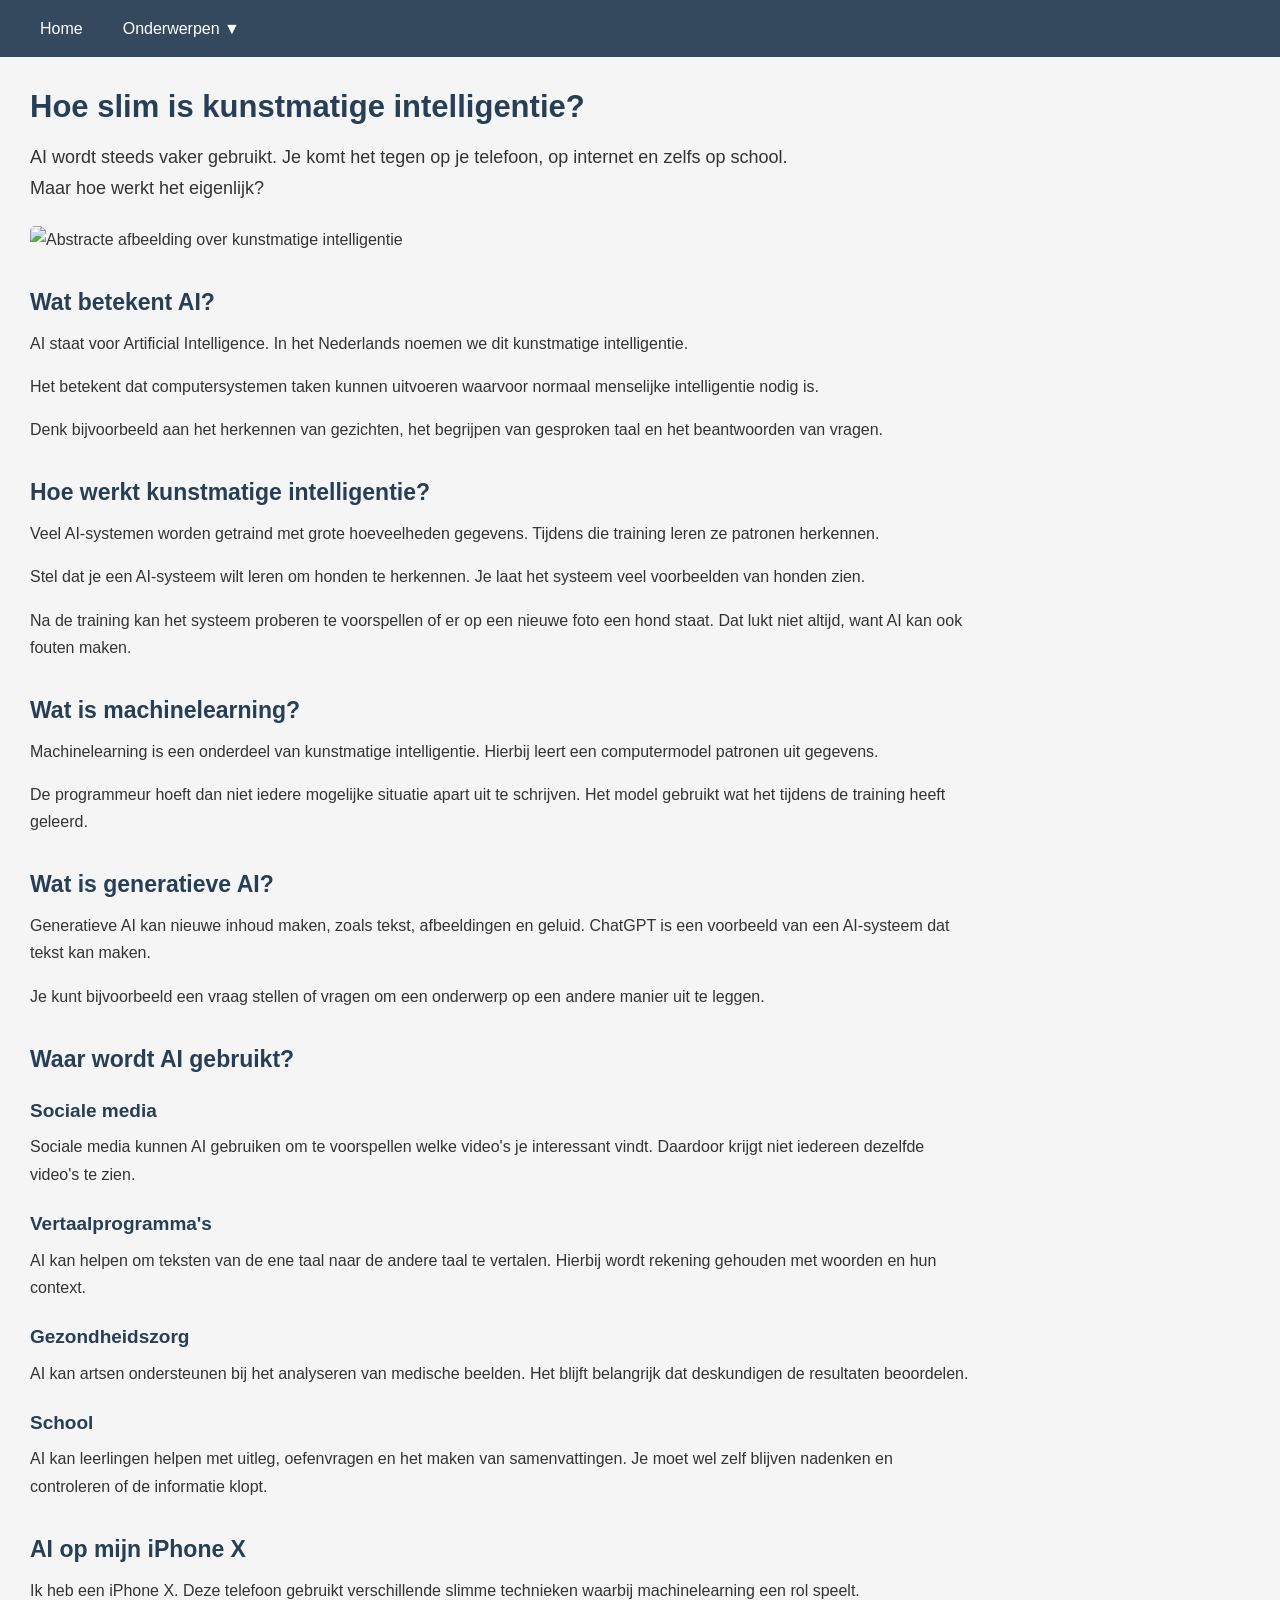
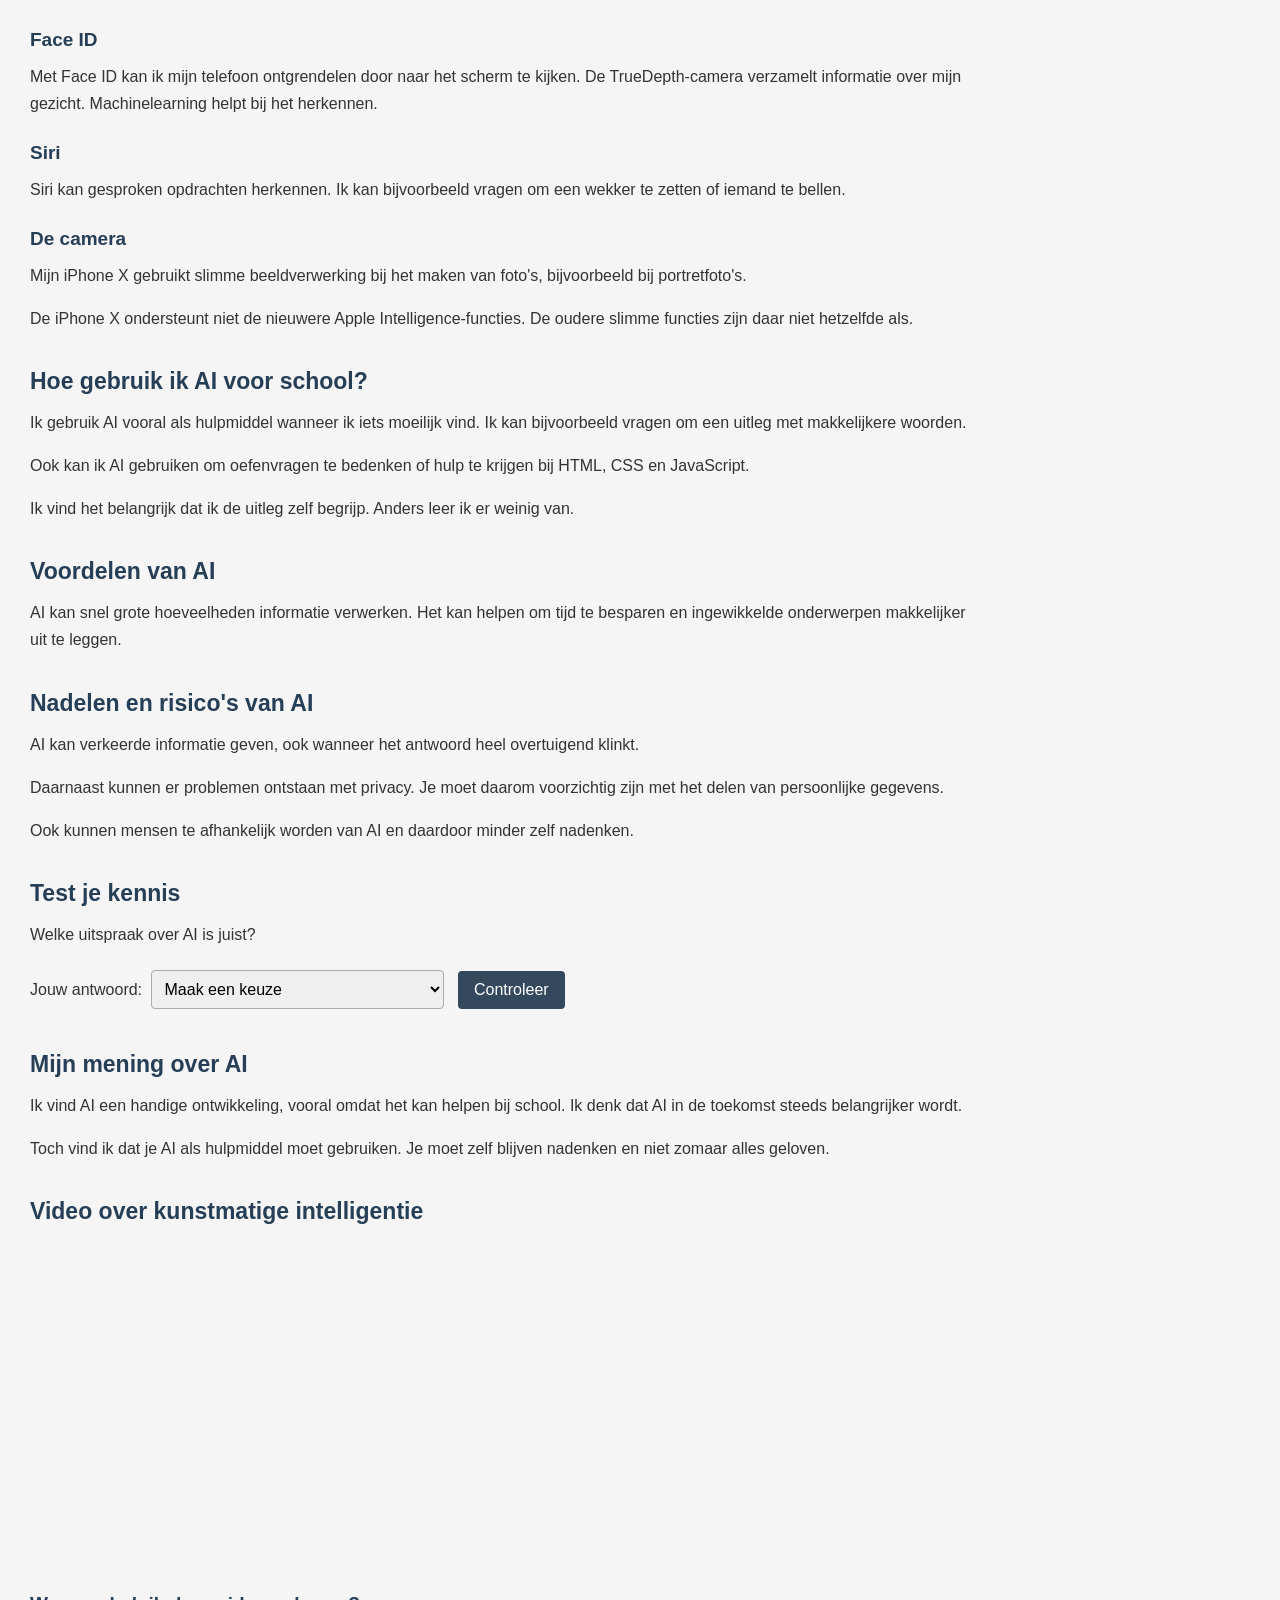
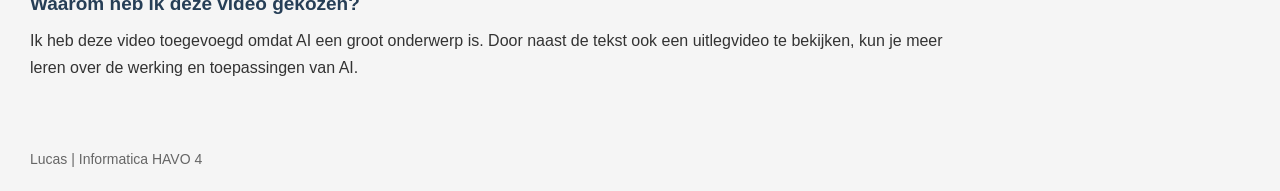
==== commit 7fd18ce5: "a" ====
--- a/ai.html
+++ b/ai.html
@@ -4,224 +4,316 @@
 <head>
     <meta charset="UTF-8">
     <meta name="viewport" content="width=device-width, initial-scale=1.0">
-    <title>Kunstmatige intelligentie</title>
+    <title>AI | Informatica Lucas</title>
     <link rel="stylesheet" href="opmaak.css">
 </head>
 <body>
 
-    <nav>
-        <ul class="menu">
-            <li><a href="index.html">Home</a></li>
-            <li class="dropdown">
-                <button class="dropknop" type="button"
-                        aria-expanded="false">Onderwerpen ▼</button>
-                <ul class="dropdown-inhoud">
-                    <li><a href="ivu.html">Invoer, verwerking en uitvoer</a></li>
-                    <li><a href="binairstelsel.html">Binair stelsel</a></li>
-                    <li><a href="kleurmodellen.html">Kleurmodellen</a></li>
-                    <li><a href="compressie.html">Compressie</a></li>
-                    <li><a href="ai.html">Kunstmatige intelligentie</a></li>
-                </ul>
-            </li>
-        </ul>
-    </nav>
-
-    <main>
-        <h1>Kunstmatige intelligentie (AI)</h1>
-
-        <h2>Wat is AI?</h2>
-        <p>
-            AI staat voor Artificial Intelligence.
-            In het Nederlands betekent dit
-            kunstmatige intelligentie.
-            Het is technologie waarmee computers
-            taken kunnen uitvoeren waarvoor
-            normaal menselijke intelligentie nodig is.
-        </p>
-        <p>
-            AI kan bijvoorbeeld vragen beantwoorden,
-            teksten schrijven, afbeeldingen herkennen
-            en verschillende talen vertalen.
-        </p>
-
-        <img class="foto"
-             src="https://jimmy-67.github.io/ai.jpg"
-             alt="Afbeelding van kunstmatige intelligentie">
-
-        <h2>Hoe werkt AI?</h2>
-        <p>
-            Veel AI-systemen worden getraind met
-            grote hoeveelheden gegevens.
-            Daardoor leren ze patronen herkennen
-            en voorspellingen maken.
-        </p>
-        <p>
-            Als een AI-systeem bijvoorbeeld heel veel
-            foto's van katten heeft gezien,
-            kan het leren om katten op nieuwe
-            afbeeldingen te herkennen.
-        </p>
-        <p>
-            AI denkt niet precies zoals een mens.
-            Het gebruikt berekeningen en geleerde
-            patronen om antwoorden te maken.
-            Daarom kan AI soms fouten maken.
-        </p>
-
-        <h2>Waar wordt AI voor gebruikt?</h2>
-        <p>
-            AI wordt tegenwoordig op veel plekken gebruikt.
-            Denk bijvoorbeeld aan vertaalprogramma's,
-            sociale media, navigatie, spraakassistenten
-            en chatbots zoals ChatGPT.
-        </p>
-        <p>
-            Op sociale media kan AI bijvoorbeeld
-            voorspellen welke video's je interessant vindt.
-            Bij navigatie kan AI helpen om verkeerssituaties
-            te voorspellen en een geschikte route te kiezen.
-        </p>
-
-        <h2>Hoe gebruik ik zelf AI?</h2>
-        <p>
-            Ik gebruik AI vooral voor school.
-            Als ik een onderwerp moeilijk vind,
-            kan ik ChatGPT vragen om het
-            op een makkelijkere manier uit te leggen.
-        </p>
-        <p>
-            Ook kan ik AI gebruiken om samenvattingen
-            te maken en oefenvragen te bedenken
-            voor een toets. Daarnaast gebruik ik
-            AI soms om hulp te krijgen bij HTML,
-            CSS en het maken van mijn website.
-        </p>
-
-        <h2>Leer ik iets van AI?</h2>
-        <p>
-            Ja, ik kan zeker iets leren van AI.
-            Als ik de uitleg uit mijn schoolboek
-            niet begrijp, kan AI hetzelfde onderwerp
-            op een andere manier uitleggen.
-        </p>
-        <p>
-            Ik vind het handig dat ik vragen kan blijven
-            stellen totdat ik iets begrijp.
-            Toch is het belangrijk dat ik niet zomaar
-            alles kopieer, maar zelf blijf nadenken.
-        </p>
-
-        <h2>Welke telefoon heb ik?</h2>
-        <p>
-            Ik heb een iPhone X, ook wel
-            de iPhone 10 genoemd.
-            Deze telefoon gebruikt verschillende
-            slimme functies waarbij machinelearning
-            een rol speelt.
-        </p>
-
-        <h2>Hoe wordt AI gebruikt op mijn iPhone X?</h2>
-
-        <h3>Face ID</h3>
-        <p>
-            Met Face ID kan ik mijn iPhone ontgrendelen
-            door naar het scherm te kijken.
-            De TrueDepth-camera verzamelt informatie
-            over mijn gezicht.
-            Machinelearning helpt bij het herkennen
-            van mijn gezicht.
-        </p>
-
-        <h3>Siri</h3>
-        <p>
-            Siri is de spraakassistent van Apple.
-            Ik kan Siri bijvoorbeeld vragen
-            om een wekker te zetten,
-            iemand te bellen of een vraag te beantwoorden.
-            Hiervoor gebruikt Siri onder andere
-            spraakherkenning.
-        </p>
-
-        <h3>De camera</h3>
-        <p>
-            De iPhone X gebruikt slimme beeldverwerking
-            om foto's te verbeteren.
-            Bijvoorbeeld bij het herkennen van gezichten
-            en het maken van portretfoto's.
-        </p>
-
-        <h3>Woorden voorspellen</h3>
-        <p>
-            Als ik een bericht typ op mijn iPhone,
-            kan het toetsenbord woorden voorstellen.
-            Dit helpt om sneller berichten te typen.
-        </p>
-
-        <h2>Wat zijn de voordelen van AI?</h2>
-        <p>
-            Een voordeel van AI is dat het heel snel
-            informatie kan verwerken.
-            AI kan mensen helpen met moeilijke taken,
-            tijd besparen en uitleg geven
-            over onderwerpen die lastig zijn.
-        </p>
-        <p>
-            Voor school vind ik vooral handig
-            dat ik extra uitleg kan krijgen
-            wanneer ik iets niet begrijp.
-        </p>
-
-        <h2>Wat zijn de nadelen van AI?</h2>
-        <p>
-            Een nadeel is dat AI soms verkeerde
-            informatie geeft. Een antwoord kan
-            goed klinken terwijl het niet klopt.
-            Daarom moet je belangrijke informatie
-            altijd controleren.
-        </p>
-        <p>
-            Ook kunnen mensen te afhankelijk worden
-            van AI. Als je al je schoolwerk door AI
-            laat maken, leer je zelf misschien minder.
-            Daarnaast moet je voorzichtig zijn
-            met persoonlijke gegevens.
-        </p>
-
-        <h2>Mijn mening over AI</h2>
-        <p>
-            Ik vind AI een handige technologie,
-            vooral omdat het mij kan helpen bij school.
-            Ik denk dat AI in de toekomst
-            steeds belangrijker gaat worden.
-        </p>
-        <p>
-            Toch vind ik dat je AI als hulpmiddel
-            moet gebruiken. Je moet zelf blijven
-            nadenken en begrijpen wat je doet.
-        </p>
-
-        <h2>Video over kunstmatige intelligentie</h2>
-        <p>
-            Hieronder staat een video over de basis van AI.
-        </p>
-
-        <div class="video-omlijsting">
-            <iframe
-                src="https://www.youtube.com/embed/LjgtORzV4js"
-                title="Uitleg over kunstmatige intelligentie"
-                allowfullscreen>
-            </iframe>
-        </div>
-
-        <p>
-            Ik heb deze video gekozen omdat hij
-            bij het onderwerp kunstmatige intelligentie
-            past en helpt om te begrijpen
-            hoe AI in het dagelijks leven wordt gebruikt.
-        </p>
-    </main>
-
-    <footer>Gemaakt door Lucas - Informatica HAVO 4</footer>
-    <script src="menu.js"></script>
+<!-- Navigatiemenu naar alle onderdelen -->
+<nav>
+    <ul class="menu">
+        <li><a href="index.html">Home</a></li>
+        <li class="dropdown">
+            <button class="dropknop" type="button"
+                    aria-expanded="false">Onderwerpen ▼</button>
+            <ul class="dropdown-inhoud">
+                <li><a href="ivu.html">Invoer, verwerking en uitvoer</a></li>
+                <li><a href="binairstelsel.html">Binair stelsel</a></li>
+                <li><a href="kleurmodellen.html">Kleurmodellen</a></li>
+                <li><a href="compressie.html">Compressie</a></li>
+                <li><a href="ai.html">Kunstmatige intelligentie</a></li>
+            </ul>
+        </li>
+    </ul>
+</nav>
+
+<main>
+    <h1>Hoe slim is kunstmatige intelligentie?</h1>
+
+    <p class="intro">
+        AI wordt steeds vaker gebruikt.
+        Je komt het tegen op je telefoon,
+        op internet en zelfs op school.
+        Maar hoe werkt het eigenlijk?
+    </p>
+
+    <img class="foto"
+         src="https://images.unsplash.com/photo-1677442136019-21780ecad995?auto=format&fit=crop&w=1000&q=80"
+         alt="Abstracte afbeelding over kunstmatige intelligentie">
+
+    <h2>Wat betekent AI?</h2>
+    <p>
+        AI staat voor Artificial Intelligence.
+        In het Nederlands noemen we dit
+        kunstmatige intelligentie.
+    </p>
+    <p>
+        Het betekent dat computersystemen
+        taken kunnen uitvoeren waarvoor
+        normaal menselijke intelligentie
+        nodig is.
+    </p>
+    <p>
+        Denk bijvoorbeeld aan het herkennen
+        van gezichten, het begrijpen van
+        gesproken taal en het beantwoorden
+        van vragen.
+    </p>
+
+    <h2>Hoe werkt kunstmatige intelligentie?</h2>
+    <p>
+        Veel AI-systemen worden getraind
+        met grote hoeveelheden gegevens.
+        Tijdens die training leren ze
+        patronen herkennen.
+    </p>
+    <p>
+        Stel dat je een AI-systeem
+        wilt leren om honden te herkennen.
+        Je laat het systeem veel
+        voorbeelden van honden zien.
+    </p>
+    <p>
+        Na de training kan het systeem
+        proberen te voorspellen of er
+        op een nieuwe foto een hond staat.
+        Dat lukt niet altijd, want
+        AI kan ook fouten maken.
+    </p>
+
+    <h2>Wat is machinelearning?</h2>
+    <p>
+        Machinelearning is een onderdeel
+        van kunstmatige intelligentie.
+        Hierbij leert een computermodel
+        patronen uit gegevens.
+    </p>
+    <p>
+        De programmeur hoeft dan niet
+        iedere mogelijke situatie
+        apart uit te schrijven.
+        Het model gebruikt wat het
+        tijdens de training heeft geleerd.
+    </p>
+
+    <h2>Wat is generatieve AI?</h2>
+    <p>
+        Generatieve AI kan nieuwe inhoud maken,
+        zoals tekst, afbeeldingen en geluid.
+        ChatGPT is een voorbeeld van
+        een AI-systeem dat tekst kan maken.
+    </p>
+    <p>
+        Je kunt bijvoorbeeld een vraag stellen
+        of vragen om een onderwerp
+        op een andere manier uit te leggen.
+    </p>
+
+    <h2>Waar wordt AI gebruikt?</h2>
+
+    <h3>Sociale media</h3>
+    <p>
+        Sociale media kunnen AI gebruiken
+        om te voorspellen welke video's
+        je interessant vindt.
+        Daardoor krijgt niet iedereen
+        dezelfde video's te zien.
+    </p>
+
+    <h3>Vertaalprogramma's</h3>
+    <p>
+        AI kan helpen om teksten
+        van de ene taal naar
+        de andere taal te vertalen.
+        Hierbij wordt rekening gehouden
+        met woorden en hun context.
+    </p>
+
+    <h3>Gezondheidszorg</h3>
+    <p>
+        AI kan artsen ondersteunen
+        bij het analyseren van medische beelden.
+        Het blijft belangrijk dat
+        deskundigen de resultaten beoordelen.
+    </p>
+
+    <h3>School</h3>
+    <p>
+        AI kan leerlingen helpen
+        met uitleg, oefenvragen
+        en het maken van samenvattingen.
+        Je moet wel zelf blijven nadenken
+        en controleren of de informatie klopt.
+    </p>
+
+    <h2>AI op mijn iPhone X</h2>
+    <p>
+        Ik heb een iPhone X.
+        Deze telefoon gebruikt verschillende
+        slimme technieken waarbij
+        machinelearning een rol speelt.
+    </p>
+
+    <h3>Face ID</h3>
+    <p>
+        Met Face ID kan ik mijn telefoon
+        ontgrendelen door naar het scherm
+        te kijken. De TrueDepth-camera
+        verzamelt informatie over mijn gezicht.
+        Machinelearning helpt bij het herkennen.
+    </p>
+
+    <h3>Siri</h3>
+    <p>
+        Siri kan gesproken opdrachten herkennen.
+        Ik kan bijvoorbeeld vragen
+        om een wekker te zetten
+        of iemand te bellen.
+    </p>
+
+    <h3>De camera</h3>
+    <p>
+        Mijn iPhone X gebruikt slimme
+        beeldverwerking bij het maken
+        van foto's, bijvoorbeeld
+        bij portretfoto's.
+    </p>
+
+    <p>
+        De iPhone X ondersteunt niet
+        de nieuwere Apple Intelligence-functies.
+        De oudere slimme functies
+        zijn daar niet hetzelfde als.
+    </p>
+
+    <h2>Hoe gebruik ik AI voor school?</h2>
+    <p>
+        Ik gebruik AI vooral als hulpmiddel
+        wanneer ik iets moeilijk vind.
+        Ik kan bijvoorbeeld vragen
+        om een uitleg met makkelijkere woorden.
+    </p>
+    <p>
+        Ook kan ik AI gebruiken
+        om oefenvragen te bedenken
+        of hulp te krijgen bij HTML,
+        CSS en JavaScript.
+    </p>
+    <p>
+        Ik vind het belangrijk dat ik
+        de uitleg zelf begrijp.
+        Anders leer ik er weinig van.
+    </p>
+
+    <h2>Voordelen van AI</h2>
+    <p>
+        AI kan snel grote hoeveelheden
+        informatie verwerken.
+        Het kan helpen om tijd te besparen
+        en ingewikkelde onderwerpen
+        makkelijker uit te leggen.
+    </p>
+
+    <h2>Nadelen en risico's van AI</h2>
+    <p>
+        AI kan verkeerde informatie geven,
+        ook wanneer het antwoord
+        heel overtuigend klinkt.
+    </p>
+    <p>
+        Daarnaast kunnen er problemen
+        ontstaan met privacy.
+        Je moet daarom voorzichtig zijn
+        met het delen van persoonlijke gegevens.
+    </p>
+    <p>
+        Ook kunnen mensen te afhankelijk
+        worden van AI en daardoor
+        minder zelf nadenken.
+    </p>
+
+    <h2>Test je kennis</h2>
+    <p>
+        Welke uitspraak over AI is juist?
+    </p>
+
+    <!-- De quiz gebruikt een selectievak en JavaScript. -->
+    <label for="aiVraag">Jouw antwoord:</label>
+
+    <select id="aiVraag">
+        <option value="">Maak een keuze</option>
+        <option value="a">AI heeft altijd gelijk.</option>
+        <option value="b">AI kan patronen leren uit gegevens.</option>
+        <option value="c">AI werkt alleen in robots.</option>
+    </select>
+
+    <button type="button" onclick="controleerAI()">
+        Controleer
+    </button>
+
+    <p id="aiAntwoord" aria-live="polite"></p>
+
+    <h2>Mijn mening over AI</h2>
+    <p>
+        Ik vind AI een handige ontwikkeling,
+        vooral omdat het kan helpen bij school.
+        Ik denk dat AI in de toekomst
+        steeds belangrijker wordt.
+    </p>
+    <p>
+        Toch vind ik dat je AI
+        als hulpmiddel moet gebruiken.
+        Je moet zelf blijven nadenken
+        en niet zomaar alles geloven.
+    </p>
+
+    <h2>Video over kunstmatige intelligentie</h2>
+    <div class="video-omlijsting">
+        <iframe
+            src="https://www.youtube.com/embed/LjgtORzV4js"
+            title="Uitleg over kunstmatige intelligentie"
+            loading="lazy"
+            allowfullscreen>
+        </iframe>
+    </div>
+
+    <h3>Waarom heb ik deze video gekozen?</h3>
+    <p>
+        Ik heb deze video toegevoegd
+        omdat AI een groot onderwerp is.
+        Door naast de tekst ook
+        een uitlegvideo te bekijken,
+        kun je meer leren over
+        de werking en toepassingen van AI.
+    </p>
+</main>
+
+<footer>Lucas | Informatica HAVO 4</footer>
+<script src="menu.js"></script>
+
+<script>
+// Controleer het gekozen antwoord van de AI-quiz.
+function controleerAI() {
+    const keuze =
+        document.getElementById("aiVraag").value;
+
+    const antwoord =
+        document.getElementById("aiAntwoord");
+
+    if (keuze === "b") {
+        antwoord.textContent =
+            "Goed! Veel AI-systemen leren " +
+            "patronen uit gegevens.";
+    } else if (keuze === "") {
+        antwoord.textContent =
+            "Kies eerst een antwoord.";
+    } else {
+        antwoord.textContent =
+            "Dat is niet juist. AI kan fouten maken " +
+            "en wordt voor veel meer gebruikt dan robots.";
+    }
+}
+</script>
+
 </body>
 </html>
--- a/opmaak.css
+++ b/opmaak.css
@@ -1,164 +1,213 @@
 
-/* Algemene opmaak van de website */
+/* ==========================================
+   INFORMATICAWEBSITE VAN LUCAS - HAVO 4
+   Dit bestand bepaalt de opmaak van alle pagina's.
+   ========================================== */
+
+/* De * selecteert alle elementen.
+   box-sizing zorgt dat padding en randen
+   meetellen bij de ingestelde breedte. */
+* {
+    box-sizing: border-box;
+}
+
+/* body is de volledige website.
+   background-color = achtergrondkleur
+   color = tekstkleur
+   font-family = lettertype
+   font-size = grootte van de tekst
+   line-height = afstand tussen tekstregels */
 body {
     margin: 0;
-    padding: 0;
-    font-family: Arial, sans-serif;
     background-color: #f5f5f5;
     color: #333333;
+    font-family: Arial, sans-serif;
     font-size: 16px;
     line-height: 1.7;
 }
 
-/* Het donkerblauwe navigatiemenu */
+/* Donkerblauwe balk bovenaan de website */
 nav {
     background-color: #34495e;
 }
 
+/* display:flex zet de menuonderdelen naast elkaar.
+   list-style:none haalt de opsommingstekens weg. */
 .menu {
-    list-style: none;
     display: flex;
     align-items: center;
+    list-style: none;
+    padding: 0 20px;
     margin: 0;
-    padding: 0 20px;
-}
-
+}
+
+/* position:relative zorgt dat het dropdownmenu
+   op de juiste plek kan verschijnen. */
 .menu > li {
     position: relative;
 }
 
+/* Opmaak van de links en de menuknop */
 .menu a,
 .dropknop {
     display: block;
     padding: 15px 20px;
     color: white;
     text-decoration: none;
+    font-family: Arial, sans-serif;
     font-size: 16px;
-    font-family: Arial, sans-serif;
-}
-
+}
+
+/* De dropdownknop krijgt dezelfde stijl als de links. */
 .dropknop {
+    border: none;
     background: none;
-    border: none;
     cursor: pointer;
 }
 
+/* Hover verandert de kleur als je met je muis
+   over een onderdeel van het menu beweegt. */
 .menu > li > a:hover,
 .dropknop:hover {
     background-color: #263e56;
 }
 
-/* Wit dropdownmenu */
+/* Het dropdownmenu is standaard verborgen.
+   position:absolute plaatst het onder de knop.
+   z-index zorgt dat het boven de tekst verschijnt. */
 .dropdown-inhoud {
     display: none;
     position: absolute;
     top: 100%;
     left: 0;
-    z-index: 10;
-    min-width: 230px;
+    z-index: 20;
+    min-width: 260px;
     padding: 0;
     margin: 0;
     list-style: none;
     background-color: white;
-    box-shadow: 0 3px 8px rgba(0, 0, 0, 0.15);
-}
-
+    box-shadow: 0 3px 9px rgba(0, 0, 0, 0.15);
+}
+
+/* Links in het witte dropdownmenu */
 .dropdown-inhoud a {
     color: #333333;
-    padding: 12px 16px;
+    padding: 11px 15px;
 }
 
 .dropdown-inhoud a:hover {
     background-color: #eeeeee;
 }
 
-/* Openen met muis of JavaScript */
-.dropdown:hover .dropdown-inhoud,
+/* JavaScript voegt de class 'open' toe.
+   Daardoor wordt het dropdownmenu zichtbaar. */
 .dropdown.open .dropdown-inhoud {
     display: block;
 }
 
-/* Inhoud van de pagina */
+/* main bevat de inhoud van iedere pagina.
+   max-width voorkomt te lange tekstregels.
+   padding geeft ruimte langs de randen. */
 main {
-    padding: 25px 30px;
     max-width: 1000px;
-    text-align: left;
-}
-
-/* Kopjes */
+    padding: 30px;
+}
+
+/* Kopjes krijgen dezelfde donkerblauwe kleur. */
+h1, h2, h3 {
+    color: #263e56;
+    line-height: 1.3;
+}
+
 h1 {
-    color: #263e56;
-    font-size: 30px;
-    margin-top: 5px;
-    margin-bottom: 20px;
+    font-size: 31px;
+    margin: 0 0 15px;
 }
 
 h2 {
-    color: #263e56;
     font-size: 23px;
-    margin-top: 30px;
-    margin-bottom: 10px;
+    margin: 35px 0 12px;
 }
 
 h3 {
-    color: #263e56;
     font-size: 19px;
-    margin-top: 20px;
-}
-
-/* Gewone tekst */
+    margin: 24px 0 10px;
+}
+
+/* Gewone alinea's */
 p {
-    margin-top: 8px;
-    margin-bottom: 15px;
-}
-
+    margin: 10px 0 16px;
+}
+
+/* Introductietekst iets groter maken */
+.intro {
+    font-size: 18px;
+    max-width: 780px;
+}
+
+/* Links in de inhoud zijn blauw. */
 main a {
     color: #205c9e;
 }
 
-/* Afbeeldingen links uitlijnen */
+/* Afbeeldingen:
+   width:100% maakt ze flexibel.
+   max-width voorkomt dat ze te groot worden.
+   height:auto behoudt de verhoudingen. */
 .foto {
     display: block;
     width: 100%;
-    max-width: 550px;
+    max-width: 580px;
     height: auto;
-    margin: 20px 0;
+    margin: 22px 0;
     border-radius: 5px;
 }
 
-/* Tabellen */
+/* Tabellen met dunne randen */
 table {
     border-collapse: collapse;
-    margin: 15px 0 25px;
-    max-width: 100%;
-}
-
-th,
-td {
-    border: 1px solid #aaaaaa;
-    padding: 9px 15px;
+    margin: 18px 0 25px;
+    max-width: 100%;
+}
+
+th, td {
+    border: 1px solid #aaaaaa;
+    padding: 10px 14px;
     text-align: left;
 }
 
 th {
-    background-color: #e8e8e8;
-}
-
-/* Invoervelden */
-input[type="number"] {
-    padding: 8px;
-    margin: 8px 10px 8px 5px;
-    width: 110px;
+    background-color: #e6e9ec;
+}
+
+/* Formulieren en invulvelden */
+main input[type="number"],
+main input[type="text"],
+main select {
+    padding: 9px;
+    border: 1px solid #aaaaaa;
+    border-radius: 4px;
     font-size: 16px;
-}
-
-/* Knoppen bij de oefeningen */
+    margin: 6px 10px 6px 4px;
+    max-width: 100%;
+}
+
+main input[type="number"] {
+    width: 120px;
+}
+
+main input[type="text"] {
+    width: 190px;
+}
+
+/* Alle oefenknoppen hebben dezelfde kleur.
+   cursor:pointer laat een handje zien. */
 main button {
-    padding: 9px 15px;
+    background-color: #34495e;
+    color: white;
     border: none;
     border-radius: 4px;
-    background-color: #34495e;
-    color: white;
+    padding: 10px 16px;
     font-size: 16px;
     cursor: pointer;
 }
@@ -167,33 +216,71 @@
     background-color: #263e56;
 }
 
-/* RGB-kleurenmixer */
+/* Schuifbalken bij de interactieve oefeningen */
+input[type="range"] {
+    width: 260px;
+    max-width: 100%;
+    vertical-align: middle;
+}
+
+/* IVU-schema met drie stappen */
+.stappen {
+    display: flex;
+    align-items: center;
+    flex-wrap: wrap;
+    gap: 12px;
+    margin: 25px 0;
+}
+
+.stappen div:not(.pijl) {
+    display: flex;
+    flex-direction: column;
+    padding: 8px 12px;
+    border-bottom: 3px solid #34495e;
+    background-color: #e8ecef;
+}
+
+.pijl {
+    color: #34495e;
+    font-size: 25px;
+}
+
+/* Voorbeeldvak van de RGB-kleurenmixer */
 .kleurmixer label {
     display: block;
-    margin-top: 12px;
-}
-
-.kleurmixer input[type="range"] {
-    width: 260px;
-    max-width: 75%;
-    vertical-align: middle;
+    margin-top: 14px;
 }
 
 #kleurVoorbeeld {
     width: 280px;
     max-width: 100%;
-    height: 110px;
-    margin-top: 20px;
-    border: 1px solid #888888;
-    border-radius: 4px;
-}
-
-/* YouTube-video's */
+    height: 125px;
+    margin: 20px 0;
+    border: 1px solid #aaaaaa;
+}
+
+/* Bitmap en vector naast elkaar tonen */
+.afbeelding-vergelijking {
+    display: flex;
+    flex-wrap: wrap;
+    gap: 25px;
+}
+
+.afbeelding-vergelijking canvas,
+.afbeelding-vergelijking svg {
+    display: block;
+    max-width: 100%;
+    border: 1px solid #aaaaaa;
+    background-color: white;
+}
+
+/* Video's passen zich aan de breedte aan.
+   aspect-ratio 16/9 geeft een breed videoformaat. */
 .video-omlijsting {
     width: 100%;
     max-width: 560px;
     aspect-ratio: 16 / 9;
-    margin: 15px 0;
+    margin: 18px 0;
 }
 
 .video-omlijsting iframe {
@@ -202,15 +289,30 @@
     border: none;
 }
 
-/* Onderkant van de pagina */
+/* Het binaire spel heeft meer hoogte nodig. */
+.spel-omlijsting {
+    width: 100%;
+    max-width: 850px;
+    height: 530px;
+    margin: 20px 0;
+}
+
+.spel-omlijsting iframe {
+    width: 100%;
+    height: 100%;
+    border: 1px solid #aaaaaa;
+}
+
+/* Klein tekstje onderaan iedere pagina */
 footer {
-    margin-top: 25px;
     padding: 20px 30px;
     color: #666666;
     font-size: 14px;
 }
 
-/* Opmaak voor telefoons */
+/* Responsive design:
+   Bij schermen smaller dan 600 pixels
+   worden afstanden en tekstgroottes aangepast. */
 @media (max-width: 600px) {
     main {
         padding: 20px 15px;
@@ -226,6 +328,10 @@
         font-size: 14px;
     }
 
+    .dropdown-inhoud {
+        min-width: 220px;
+    }
+
     h1 {
         font-size: 26px;
     }
@@ -234,24 +340,38 @@
         font-size: 21px;
     }
 
-    table {
+    .intro {
+        font-size: 16px;
+    }
+
+    th, td {
+        padding: 7px;
         font-size: 14px;
     }
 
-    th,
-    td {
-        padding: 6px;
-    }
-}
-
-/*
-Kleurcodes in CSS:
-#34495e is een hexadecimale kleurcode.
-
-Hexadecimaal gebruikt 0 t/m 9 en A t/m F.
-Bij RGB worden decimale getallen van 0 t/m 255
-gebruikt voor rood, groen en blauw.
-
-De kleur #34495e is hetzelfde als:
-rgb(52, 73, 94)
-*/
+    .spel-omlijsting {
+        height: 450px;
+    }
+}
+
+/* ==========================================
+   UITLEG VAN KLEURCODES VOOR DE DOCENT
+
+   #34495e is een hexadecimale kleurcode.
+   Hexadecimaal gebruikt 0-9 en A-F.
+
+   Dezelfde kleur is:
+   rgb(52, 73, 94)
+
+   RGB betekent rood, groen en blauw.
+   Iedere waarde loopt van 0 tot 255.
+
+   Rood = 52
+   Groen = 73
+   Blauw = 94
+
+   Ik heb donkerblauw gekozen omdat het
+   rustig en duidelijk is op mijn website.
+   De lichtgrijze achtergrond zorgt voor
+   voldoende contrast met de donkere tekst.
+   ========================================== */
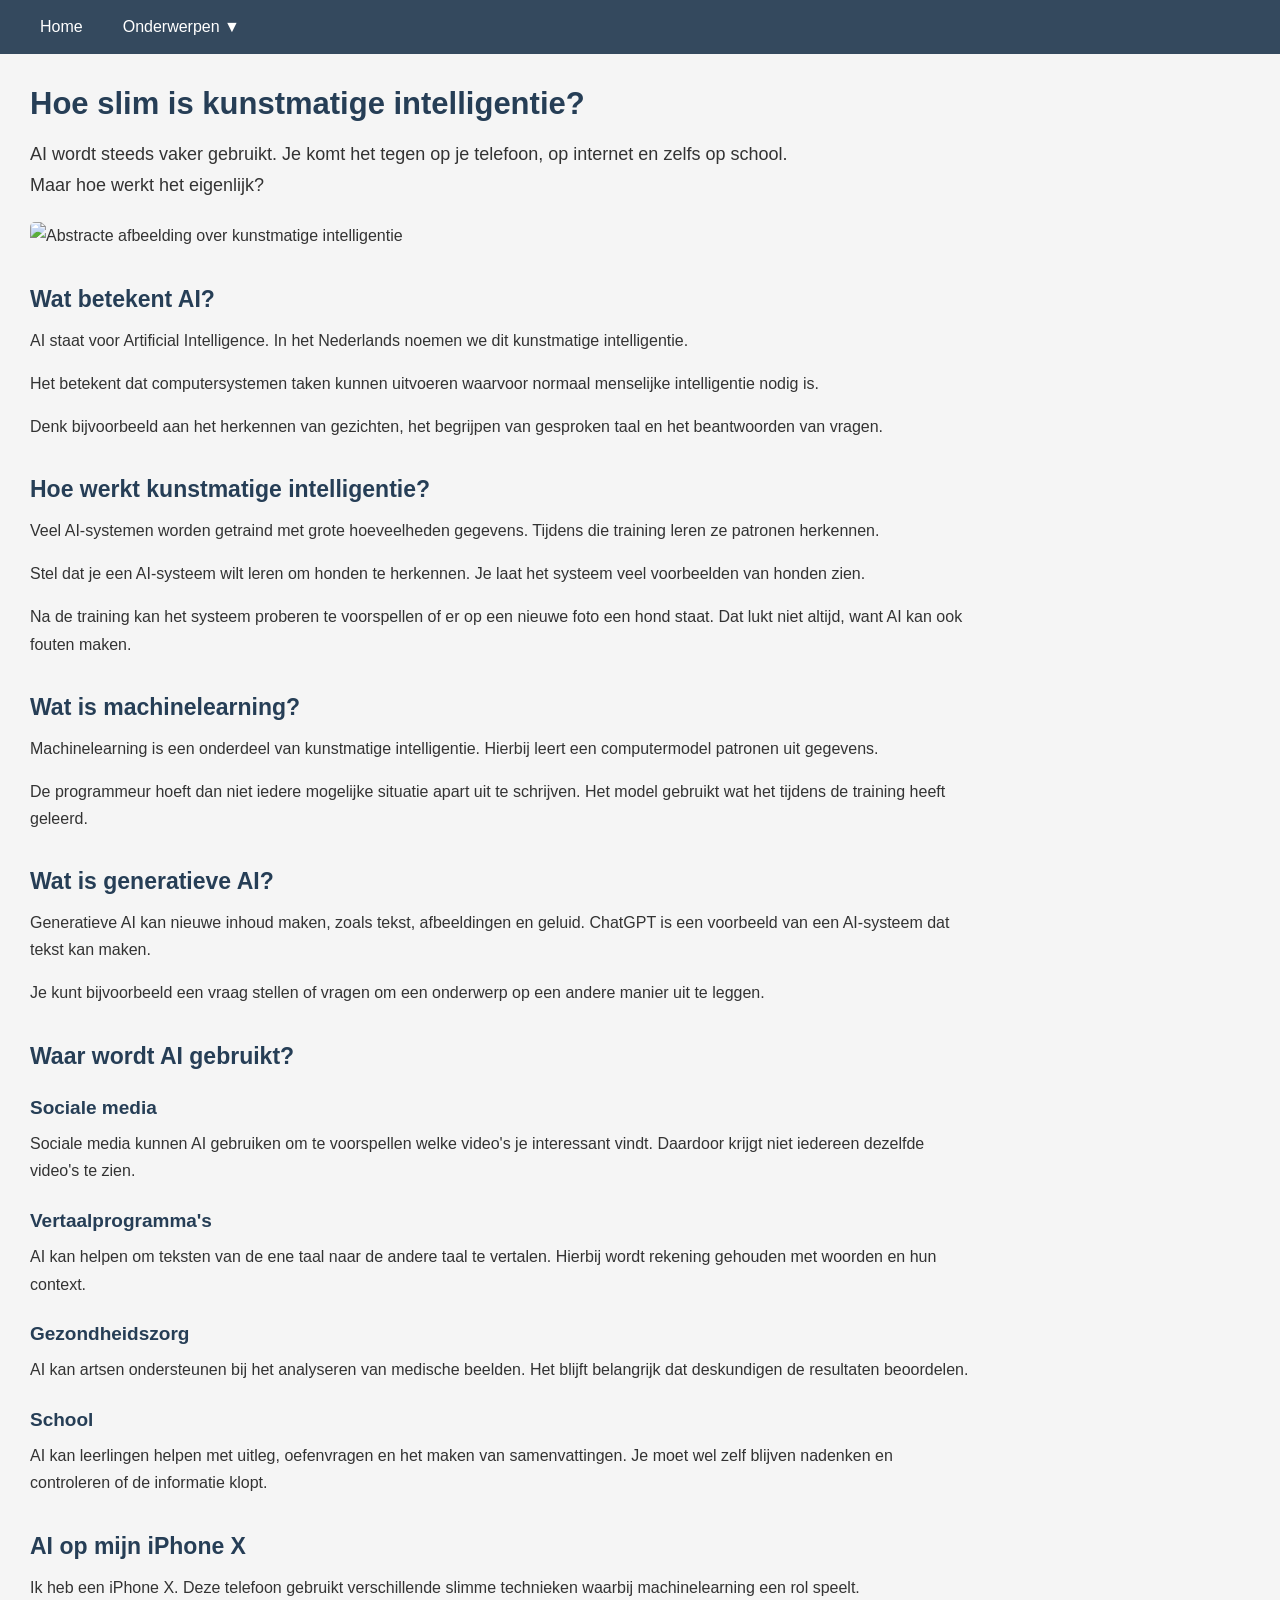
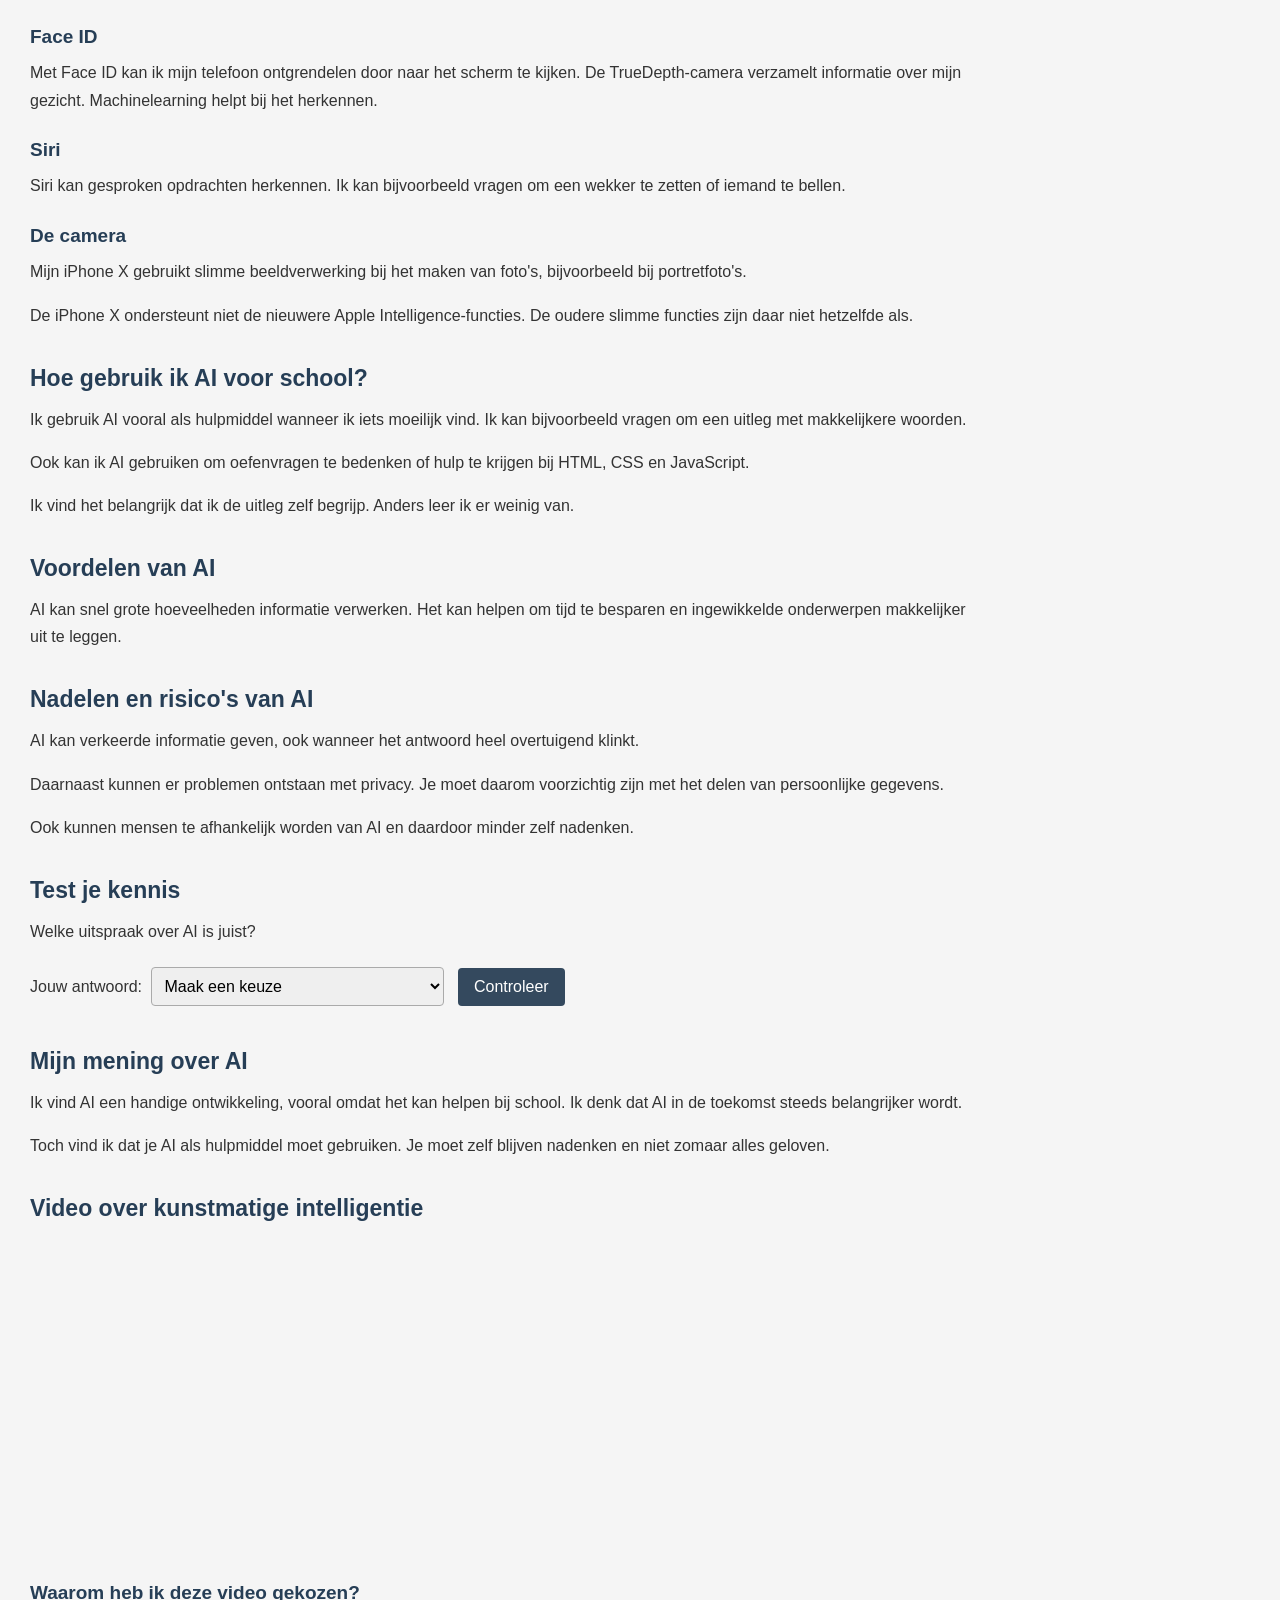
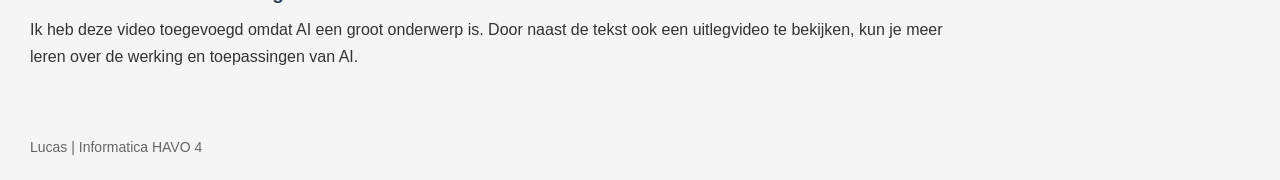
==== commit 027f3b97: "s" ====
--- a/ai.html
+++ b/ai.html
@@ -13,16 +13,20 @@
 <nav>
     <ul class="menu">
         <li><a href="index.html">Home</a></li>
+
+        <!-- Klikbaar dropdownmenu zonder JavaScript -->
         <li class="dropdown">
-            <button class="dropknop" type="button"
-                    aria-expanded="false">Onderwerpen ▼</button>
-            <ul class="dropdown-inhoud">
-                <li><a href="ivu.html">Invoer, verwerking en uitvoer</a></li>
-                <li><a href="binairstelsel.html">Binair stelsel</a></li>
-                <li><a href="kleurmodellen.html">Kleurmodellen</a></li>
-                <li><a href="compressie.html">Compressie</a></li>
-                <li><a href="ai.html">Kunstmatige intelligentie</a></li>
-            </ul>
+            <details>
+                <summary class="dropknop">Onderwerpen ▼</summary>
+
+                <ul class="dropdown-inhoud">
+                    <li><a href="ivu.html">Invoer, verwerking en uitvoer</a></li>
+                    <li><a href="binairstelsel.html">Binair stelsel</a></li>
+                    <li><a href="kleurmodellen.html">Kleurmodellen</a></li>
+                    <li><a href="compressie.html">Compressie</a></li>
+                    <li><a href="ai.html">Kunstmatige intelligentie</a></li>
+                </ul>
+            </details>
         </li>
     </ul>
 </nav>
--- a/opmaak.css
+++ b/opmaak.css
@@ -1,24 +1,23 @@
 
 /* ==========================================
-   INFORMATICAWEBSITE VAN LUCAS - HAVO 4
-   Dit bestand bepaalt de opmaak van alle pagina's.
-   ========================================== */
-
-/* De * selecteert alle elementen.
-   box-sizing zorgt dat padding en randen
-   meetellen bij de ingestelde breedte. */
+   INFORMATICA WEBSITE VAN LUCAS - HAVO 4
+   Dit CSS-bestand regelt de opmaak
+   van alle pagina's van mijn website.
+   ========================================== */
+
+
+/* ALGEMENE OPMAAK */
+
+/* De * betekent dat deze regel
+   voor alle HTML-elementen geldt. */
 * {
     box-sizing: border-box;
 }
 
-/* body is de volledige website.
-   background-color = achtergrondkleur
-   color = tekstkleur
-   font-family = lettertype
-   font-size = grootte van de tekst
-   line-height = afstand tussen tekstregels */
+/* De achtergrond, tekstkleur en het lettertype */
 body {
     margin: 0;
+    padding: 0;
     background-color: #f5f5f5;
     color: #333333;
     font-family: Arial, sans-serif;
@@ -26,29 +25,34 @@
     line-height: 1.7;
 }
 
-/* Donkerblauwe balk bovenaan de website */
+
+/* ==========================================
+   NAVIGATIEMENU
+   ========================================== */
+
+/* De donkerblauwe balk bovenaan */
 nav {
     background-color: #34495e;
-}
-
-/* display:flex zet de menuonderdelen naast elkaar.
-   list-style:none haalt de opsommingstekens weg. */
+    position: relative;
+    z-index: 100;
+}
+
+/* Menuonderdelen naast elkaar zetten */
 .menu {
     display: flex;
     align-items: center;
     list-style: none;
+    margin: 0;
     padding: 0 20px;
-    margin: 0;
-}
-
-/* position:relative zorgt dat het dropdownmenu
-   op de juiste plek kan verschijnen. */
+}
+
+/* Ieder menuonderdeel krijgt een eigen positie */
 .menu > li {
     position: relative;
 }
 
-/* Opmaak van de links en de menuknop */
-.menu a,
+/* Home en Onderwerpen krijgen dezelfde opmaak */
+.menu > li > a,
 .dropknop {
     display: block;
     padding: 15px 20px;
@@ -56,104 +60,162 @@
     text-decoration: none;
     font-family: Arial, sans-serif;
     font-size: 16px;
-}
-
-/* De dropdownknop krijgt dezelfde stijl als de links. */
+    font-weight: normal;
+    line-height: 1.5;
+}
+
+/* Het Onderwerpen-knopje is een summary-element.
+   Daardoor werkt het zonder JavaScript. */
 .dropknop {
-    border: none;
-    background: none;
     cursor: pointer;
-}
-
-/* Hover verandert de kleur als je met je muis
-   over een onderdeel van het menu beweegt. */
+    list-style: none;
+    user-select: none;
+}
+
+/* Het standaardpijltje van details verbergen */
+.dropknop::-webkit-details-marker {
+    display: none;
+}
+
+/* Achtergrond verandert als je
+   met de muis over het menu gaat */
 .menu > li > a:hover,
 .dropknop:hover {
     background-color: #263e56;
 }
 
-/* Het dropdownmenu is standaard verborgen.
-   position:absolute plaatst het onder de knop.
-   z-index zorgt dat het boven de tekst verschijnt. */
+/* Laat met het toetsenbord zien
+   welk menuonderdeel geselecteerd is */
+.menu a:focus-visible,
+.dropknop:focus-visible {
+    outline: 2px solid white;
+    outline-offset: -3px;
+}
+
+/* Het details-element hoort bij het dropdownmenu */
+.dropdown details {
+    position: relative;
+}
+
+/* De lijst met onderwerpen is eerst verborgen */
 .dropdown-inhoud {
     display: none;
     position: absolute;
     top: 100%;
     left: 0;
-    z-index: 20;
-    min-width: 260px;
+    z-index: 200;
+    min-width: 280px;
+    margin: 0;
     padding: 0;
-    margin: 0;
     list-style: none;
     background-color: white;
-    box-shadow: 0 3px 9px rgba(0, 0, 0, 0.15);
-}
-
-/* Links in het witte dropdownmenu */
+    border: 1px solid #dddddd;
+    box-shadow: 0 4px 10px rgba(0, 0, 0, 0.15);
+}
+
+/* BELANGRIJK:
+   Als je op Onderwerpen klikt,
+   krijgt details automatisch 'open'.
+   Dan verschijnt het dropdownmenu. */
+.dropdown details[open] .dropdown-inhoud {
+    display: block;
+}
+
+/* Het geopende knopje krijgt een donkerdere kleur */
+.dropdown details[open] > .dropknop {
+    background-color: #263e56;
+}
+
+/* De links naar de vijf onderwerpen */
 .dropdown-inhoud a {
+    display: block;
+    padding: 12px 15px;
     color: #333333;
-    padding: 11px 15px;
-}
-
+    background-color: white;
+    text-decoration: none;
+    font-size: 15px;
+    line-height: 1.5;
+}
+
+/* Kleur wanneer je over een onderwerp beweegt */
 .dropdown-inhoud a:hover {
-    background-color: #eeeeee;
-}
-
-/* JavaScript voegt de class 'open' toe.
-   Daardoor wordt het dropdownmenu zichtbaar. */
-.dropdown.open .dropdown-inhoud {
-    display: block;
-}
-
-/* main bevat de inhoud van iedere pagina.
+    background-color: #e9eef2;
+    color: #263e56;
+}
+
+/* Ook de dropdownlinks zijn bereikbaar
+   met het toetsenbord */
+.dropdown-inhoud a:focus-visible {
+    outline: 2px solid #34495e;
+    outline-offset: -3px;
+}
+
+
+/* ==========================================
+   INHOUD VAN DE PAGINA'S
+   ========================================== */
+
+/* main bevat de belangrijkste informatie.
    max-width voorkomt te lange tekstregels.
-   padding geeft ruimte langs de randen. */
+   padding geeft ruimte rondom de inhoud. */
 main {
     max-width: 1000px;
     padding: 30px;
 }
 
-/* Kopjes krijgen dezelfde donkerblauwe kleur. */
-h1, h2, h3 {
+/* Alle kopjes krijgen dezelfde donkerblauwe kleur */
+h1,
+h2,
+h3 {
     color: #263e56;
     line-height: 1.3;
 }
 
+/* Hoofdtitel */
 h1 {
     font-size: 31px;
     margin: 0 0 15px;
 }
 
+/* Titels van de verschillende onderdelen */
 h2 {
     font-size: 23px;
     margin: 35px 0 12px;
 }
 
+/* Kleinere tussenkopjes */
 h3 {
     font-size: 19px;
     margin: 24px 0 10px;
 }
 
-/* Gewone alinea's */
+/* Gewone tekst */
 p {
     margin: 10px 0 16px;
 }
 
-/* Introductietekst iets groter maken */
+/* De introductie is iets groter */
 .intro {
     font-size: 18px;
     max-width: 780px;
 }
 
-/* Links in de inhoud zijn blauw. */
+/* Links binnen de tekst */
 main a {
     color: #205c9e;
 }
 
-/* Afbeeldingen:
-   width:100% maakt ze flexibel.
-   max-width voorkomt dat ze te groot worden.
-   height:auto behoudt de verhoudingen. */
+main a:hover {
+    text-decoration: underline;
+}
+
+
+/* ==========================================
+   AFBEELDINGEN
+   ========================================== */
+
+/* Afbeeldingen passen zich aan het scherm aan.
+   height:auto voorkomt vervorming. */
 .foto {
     display: block;
     width: 100%;
@@ -163,30 +225,44 @@
     border-radius: 5px;
 }
 
-/* Tabellen met dunne randen */
+
+/* ==========================================
+   TABELLEN
+   ========================================== */
+
+/* Tabellen hebben geen dubbele randen */
 table {
     border-collapse: collapse;
     margin: 18px 0 25px;
     max-width: 100%;
 }
 
-th, td {
+/* Cellen krijgen een dunne rand */
+th,
+td {
     border: 1px solid #aaaaaa;
     padding: 10px 14px;
     text-align: left;
 }
 
+/* Kopjes van tabellen zijn lichtgrijs */
 th {
     background-color: #e6e9ec;
 }
 
-/* Formulieren en invulvelden */
+
+/* ==========================================
+   KNOPPEN EN INVULVELDEN
+   ========================================== */
+
+/* Opmaak van de invulvelden */
 main input[type="number"],
 main input[type="text"],
 main select {
     padding: 9px;
     border: 1px solid #aaaaaa;
     border-radius: 4px;
+    font-family: Arial, sans-serif;
     font-size: 16px;
     margin: 6px 10px 6px 4px;
     max-width: 100%;
@@ -200,30 +276,36 @@
     width: 190px;
 }
 
-/* Alle oefenknoppen hebben dezelfde kleur.
-   cursor:pointer laat een handje zien. */
+/* Knoppen van de interactieve oefeningen */
 main button {
     background-color: #34495e;
     color: white;
     border: none;
     border-radius: 4px;
     padding: 10px 16px;
+    font-family: Arial, sans-serif;
     font-size: 16px;
     cursor: pointer;
 }
 
+/* Donkerdere kleur als je over de knop gaat */
 main button:hover {
     background-color: #263e56;
 }
 
-/* Schuifbalken bij de interactieve oefeningen */
+/* Schuifbalken bij de RGB- en compressieoefeningen */
 input[type="range"] {
     width: 260px;
     max-width: 100%;
     vertical-align: middle;
 }
 
-/* IVU-schema met drie stappen */
+
+/* ==========================================
+   IVU-SCHEMA
+   ========================================== */
+
+/* De drie stappen komen naast elkaar */
 .stappen {
     display: flex;
     align-items: center;
@@ -232,25 +314,38 @@
     margin: 25px 0;
 }
 
+/* De vakjes voor invoer, verwerking en uitvoer */
 .stappen div:not(.pijl) {
     display: flex;
     flex-direction: column;
+    gap: 3px;
     padding: 8px 12px;
+    background-color: #e8ecef;
     border-bottom: 3px solid #34495e;
-    background-color: #e8ecef;
-}
-
+}
+
+.stappen strong {
+    color: #263e56;
+}
+
+/* Pijlen tussen de stappen */
 .pijl {
+    font-size: 25px;
     color: #34495e;
-    font-size: 25px;
-}
-
-/* Voorbeeldvak van de RGB-kleurenmixer */
+}
+
+
+/* ==========================================
+   RGB-KLEURENMIXER
+   ========================================== */
+
+/* Iedere schuifbalk krijgt een eigen regel */
 .kleurmixer label {
     display: block;
     margin-top: 14px;
 }
 
+/* Hier verschijnt de zelfgemaakte RGB-kleur */
 #kleurVoorbeeld {
     width: 280px;
     max-width: 100%;
@@ -259,13 +354,20 @@
     border: 1px solid #aaaaaa;
 }
 
-/* Bitmap en vector naast elkaar tonen */
+
+/* ==========================================
+   BITMAP EN VECTOR
+   ========================================== */
+
+/* De twee afbeeldingen staan naast elkaar */
 .afbeelding-vergelijking {
     display: flex;
     flex-wrap: wrap;
     gap: 25px;
-}
-
+    margin: 15px 0;
+}
+
+/* Canvas en SVG krijgen dezelfde afmetingen */
 .afbeelding-vergelijking canvas,
 .afbeelding-vergelijking svg {
     display: block;
@@ -274,8 +376,12 @@
     background-color: white;
 }
 
-/* Video's passen zich aan de breedte aan.
-   aspect-ratio 16/9 geeft een breed videoformaat. */
+
+/* ==========================================
+   YOUTUBE-VIDEO'S
+   ========================================== */
+
+/* De video behoudt een verhouding van 16:9 */
 .video-omlijsting {
     width: 100%;
     max-width: 560px;
@@ -283,13 +389,20 @@
     margin: 18px 0;
 }
 
+/* De video vult de beschikbare ruimte */
 .video-omlijsting iframe {
+    display: block;
     width: 100%;
     height: 100%;
     border: none;
 }
 
-/* Het binaire spel heeft meer hoogte nodig. */
+
+/* ==========================================
+   BINARY BONANZA SPEL
+   ========================================== */
+
+/* Het spel wordt ingebed in de binaire pagina */
 .spel-omlijsting {
     width: 100%;
     max-width: 850px;
@@ -297,23 +410,35 @@
     margin: 20px 0;
 }
 
+/* Het iframe vult de ruimte van het spel */
 .spel-omlijsting iframe {
+    display: block;
     width: 100%;
     height: 100%;
     border: 1px solid #aaaaaa;
 }
 
-/* Klein tekstje onderaan iedere pagina */
+
+/* ==========================================
+   FOOTER
+   ========================================== */
+
+/* Onderaan staat wie de website heeft gemaakt */
 footer {
     padding: 20px 30px;
     color: #666666;
     font-size: 14px;
 }
 
-/* Responsive design:
-   Bij schermen smaller dan 600 pixels
-   worden afstanden en tekstgroottes aangepast. */
+
+/* ==========================================
+   OPMAAK VOOR MOBIELE TELEFOONS
+   ========================================== */
+
+/* Deze regels gelden voor schermen
+   die 600 pixels breed of smaller zijn. */
 @media (max-width: 600px) {
+
     main {
         padding: 20px 15px;
     }
@@ -322,14 +447,15 @@
         padding: 0 5px;
     }
 
-    .menu a,
+    .menu > li > a,
     .dropknop {
         padding: 13px 10px;
         font-size: 14px;
     }
 
     .dropdown-inhoud {
-        min-width: 220px;
+        min-width: 240px;
+        max-width: calc(100vw - 20px);
     }
 
     h1 {
@@ -344,34 +470,43 @@
         font-size: 16px;
     }
 
-    th, td {
+    th,
+    td {
         padding: 7px;
         font-size: 14px;
     }
 
+    .stappen {
+        gap: 8px;
+    }
+
+    .pijl {
+        font-size: 18px;
+    }
+
     .spel-omlijsting {
         height: 450px;
     }
 }
 
-/* ==========================================
-   UITLEG VAN KLEURCODES VOOR DE DOCENT
-
-   #34495e is een hexadecimale kleurcode.
-   Hexadecimaal gebruikt 0-9 en A-F.
-
-   Dezelfde kleur is:
-   rgb(52, 73, 94)
-
-   RGB betekent rood, groen en blauw.
-   Iedere waarde loopt van 0 tot 255.
-
-   Rood = 52
-   Groen = 73
-   Blauw = 94
-
-   Ik heb donkerblauw gekozen omdat het
-   rustig en duidelijk is op mijn website.
-   De lichtgrijze achtergrond zorgt voor
-   voldoende contrast met de donkere tekst.
-   ========================================== */
+
+/* ==========================================
+   UITLEG VAN MIJN KLEURKEUZE
+
+   Ik gebruik donkerblauw (#34495e)
+   voor het navigatiemenu.
+
+   Deze hexadecimale kleurcode is
+   hetzelfde als rgb(52, 73, 94).
+
+   Mijn achtergrond is lichtgrijs:
+   #f5f5f5 = rgb(245, 245, 245).
+
+   Mijn tekst is donkergrijs:
+   #333333 = rgb(51, 51, 51).
+
+   Ik heb deze kleuren gekozen omdat
+   mijn website rustig en overzichtelijk
+   moet zijn. Door het contrast is
+   de tekst goed leesbaar.
+   ========================================== */
